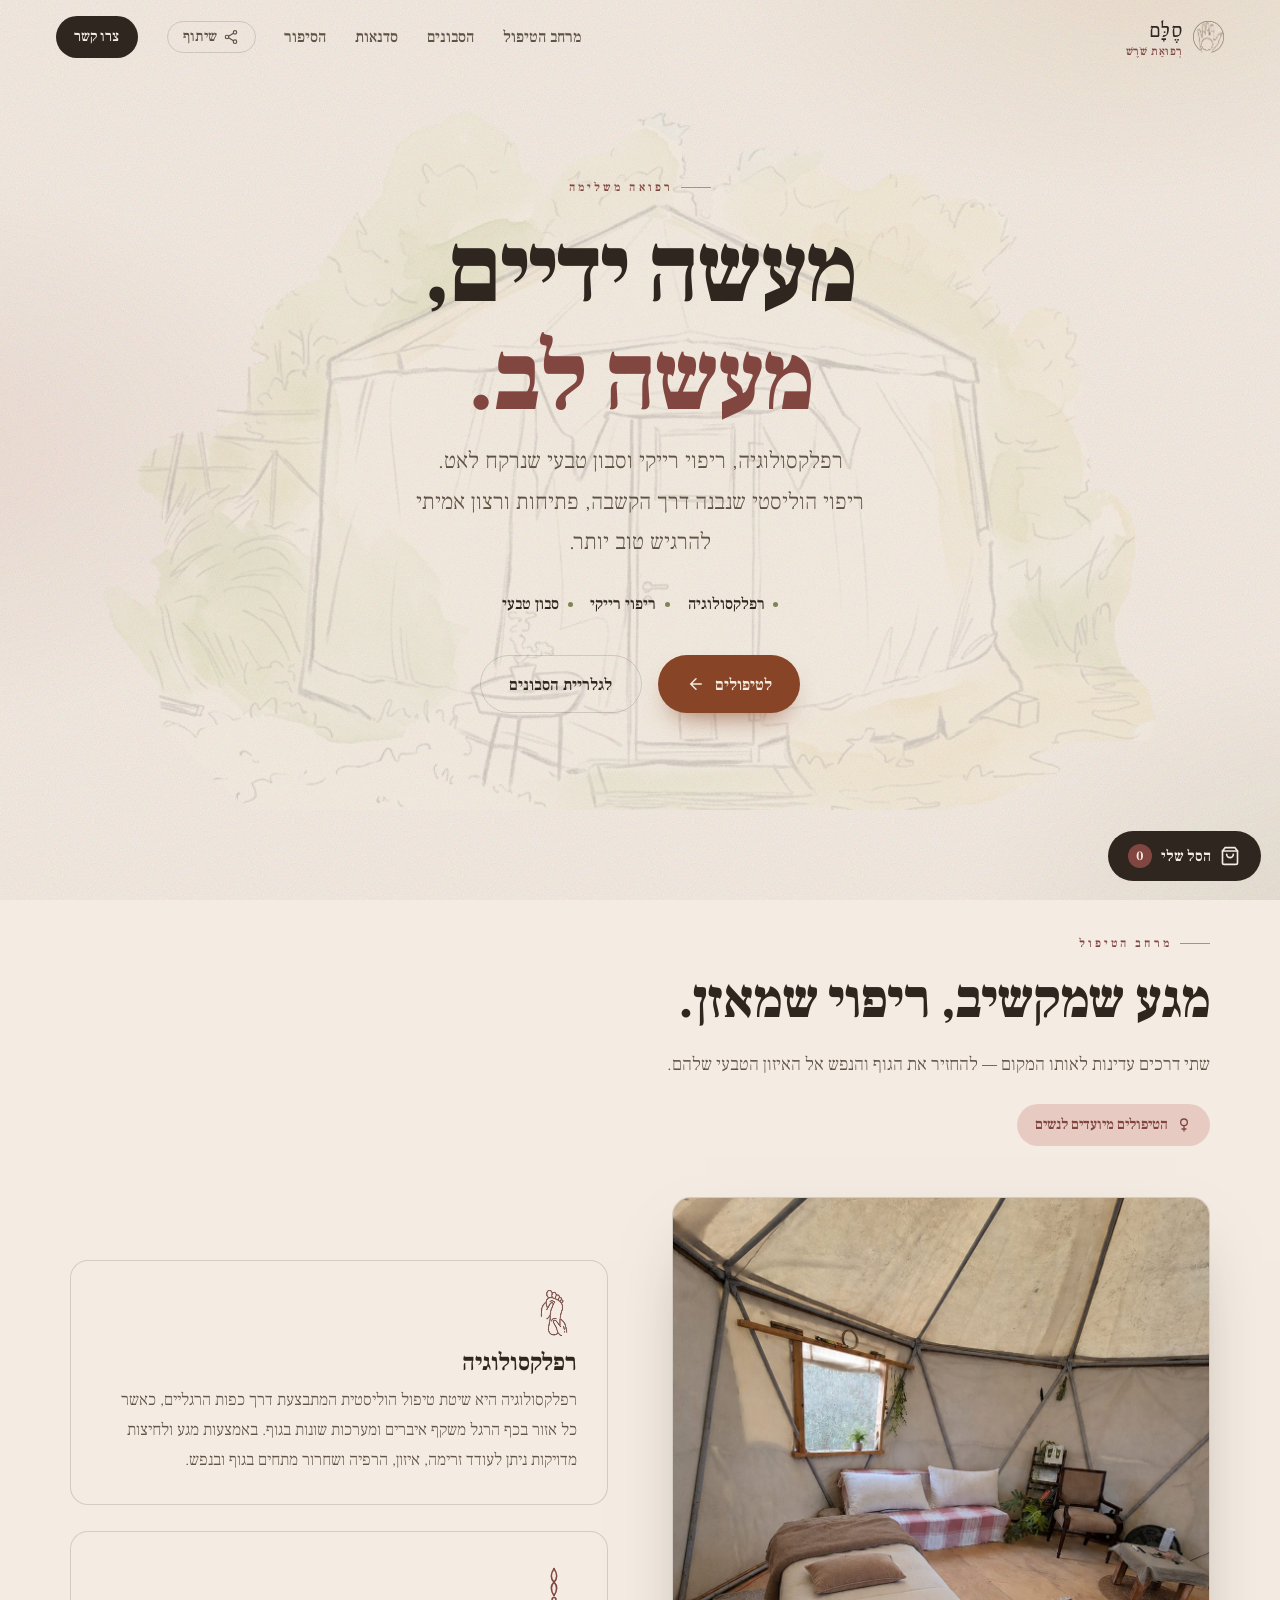
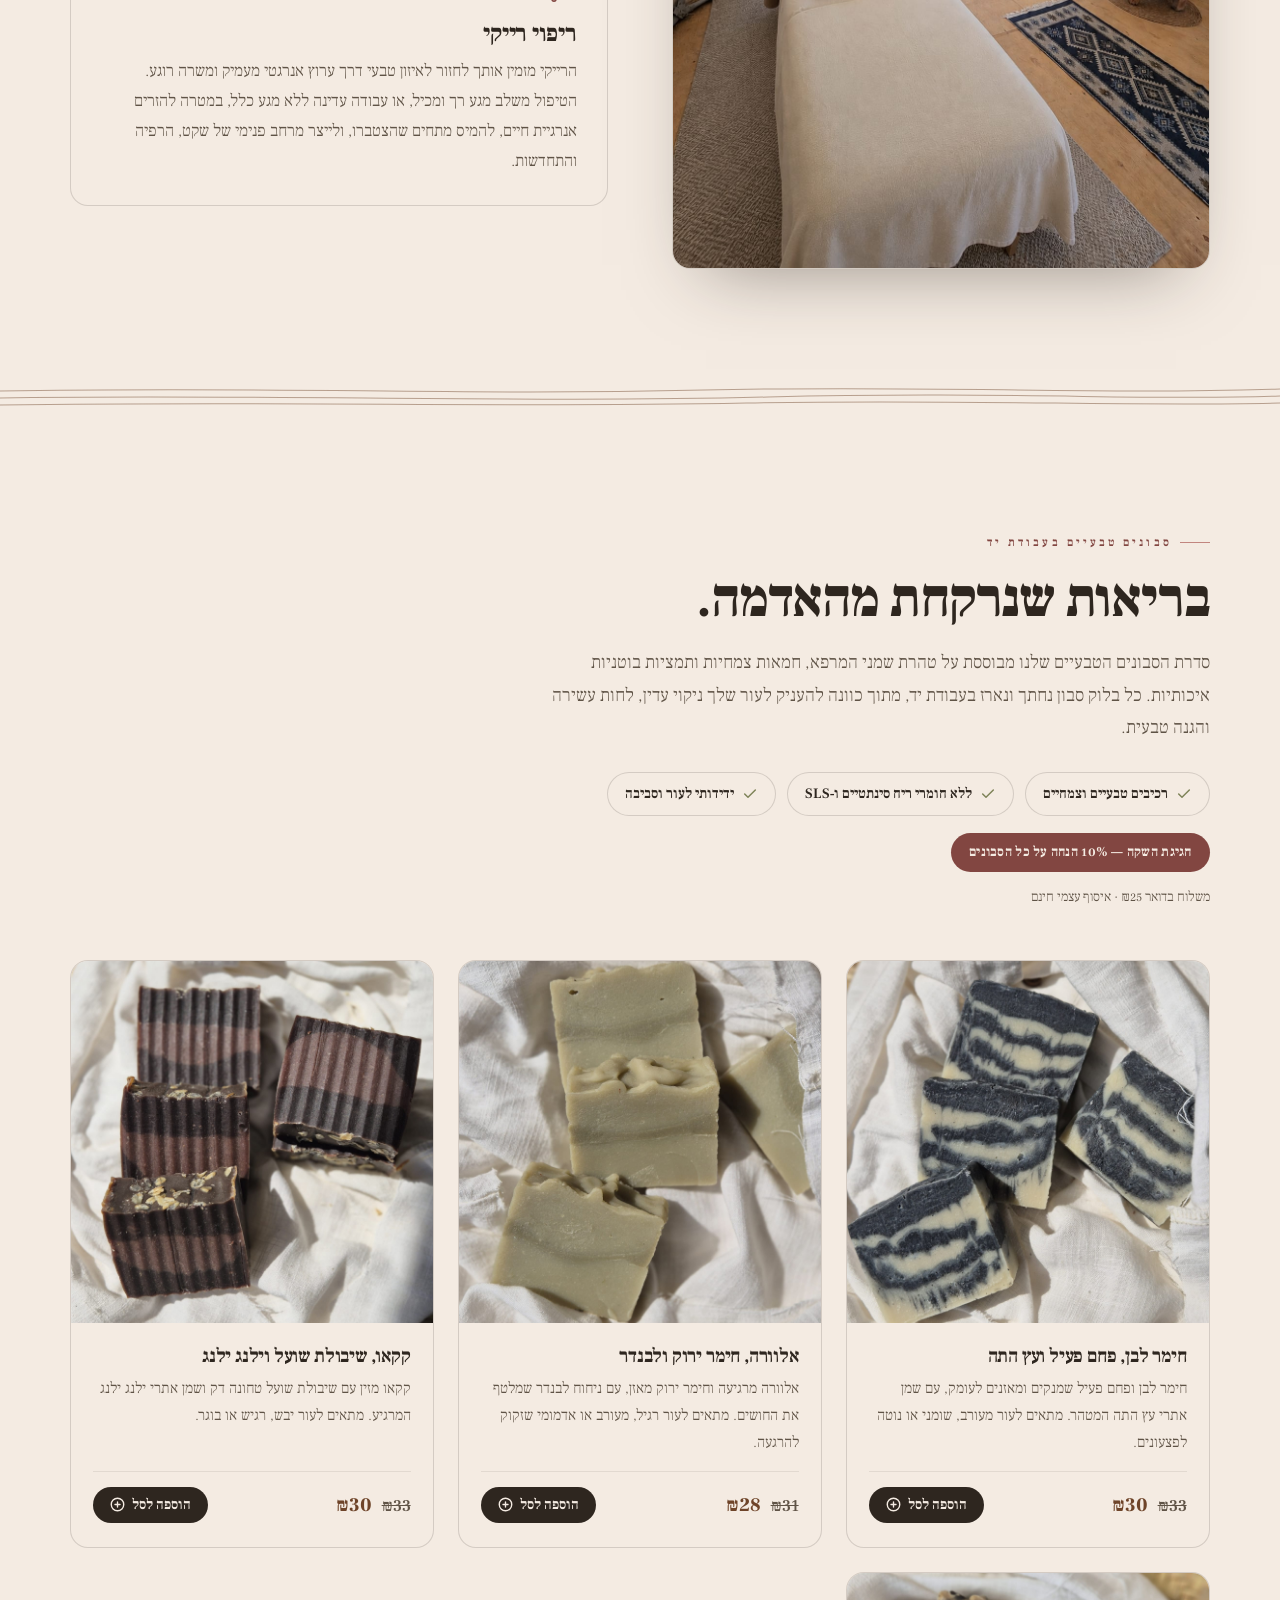
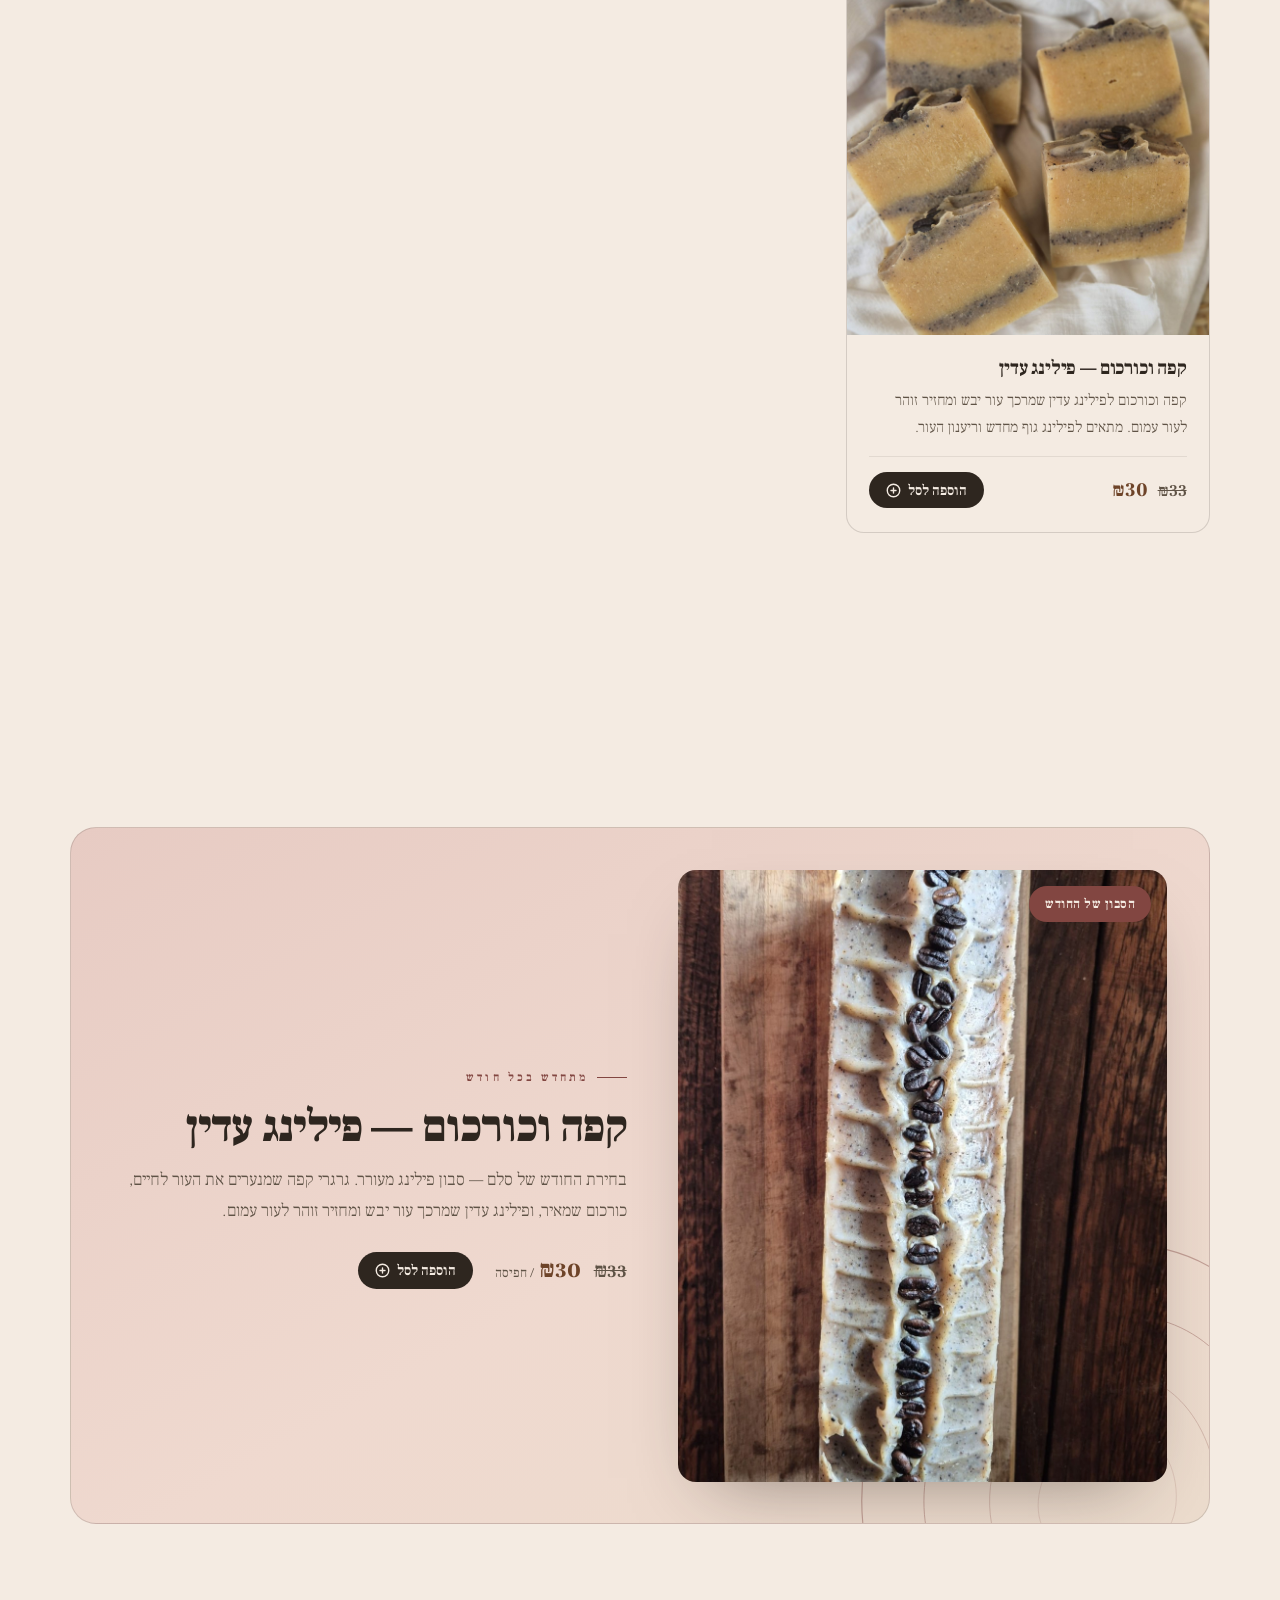
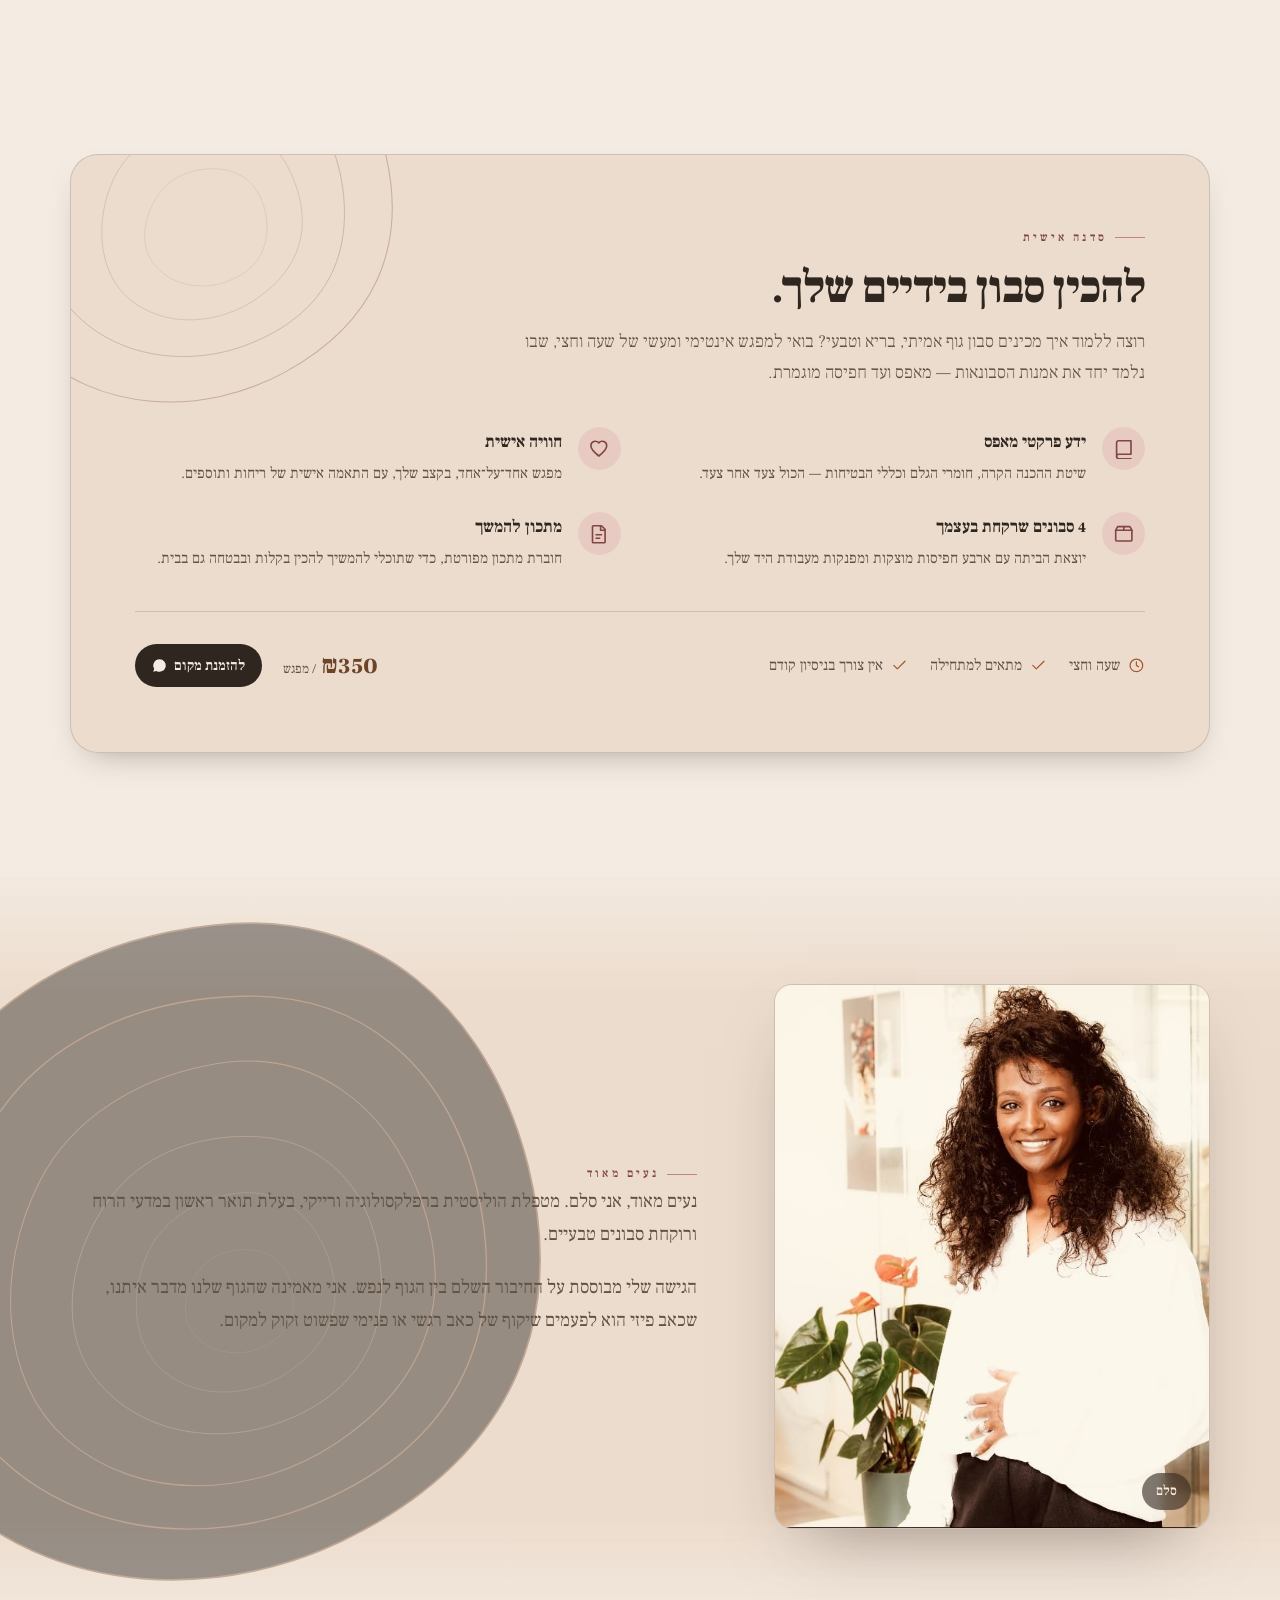
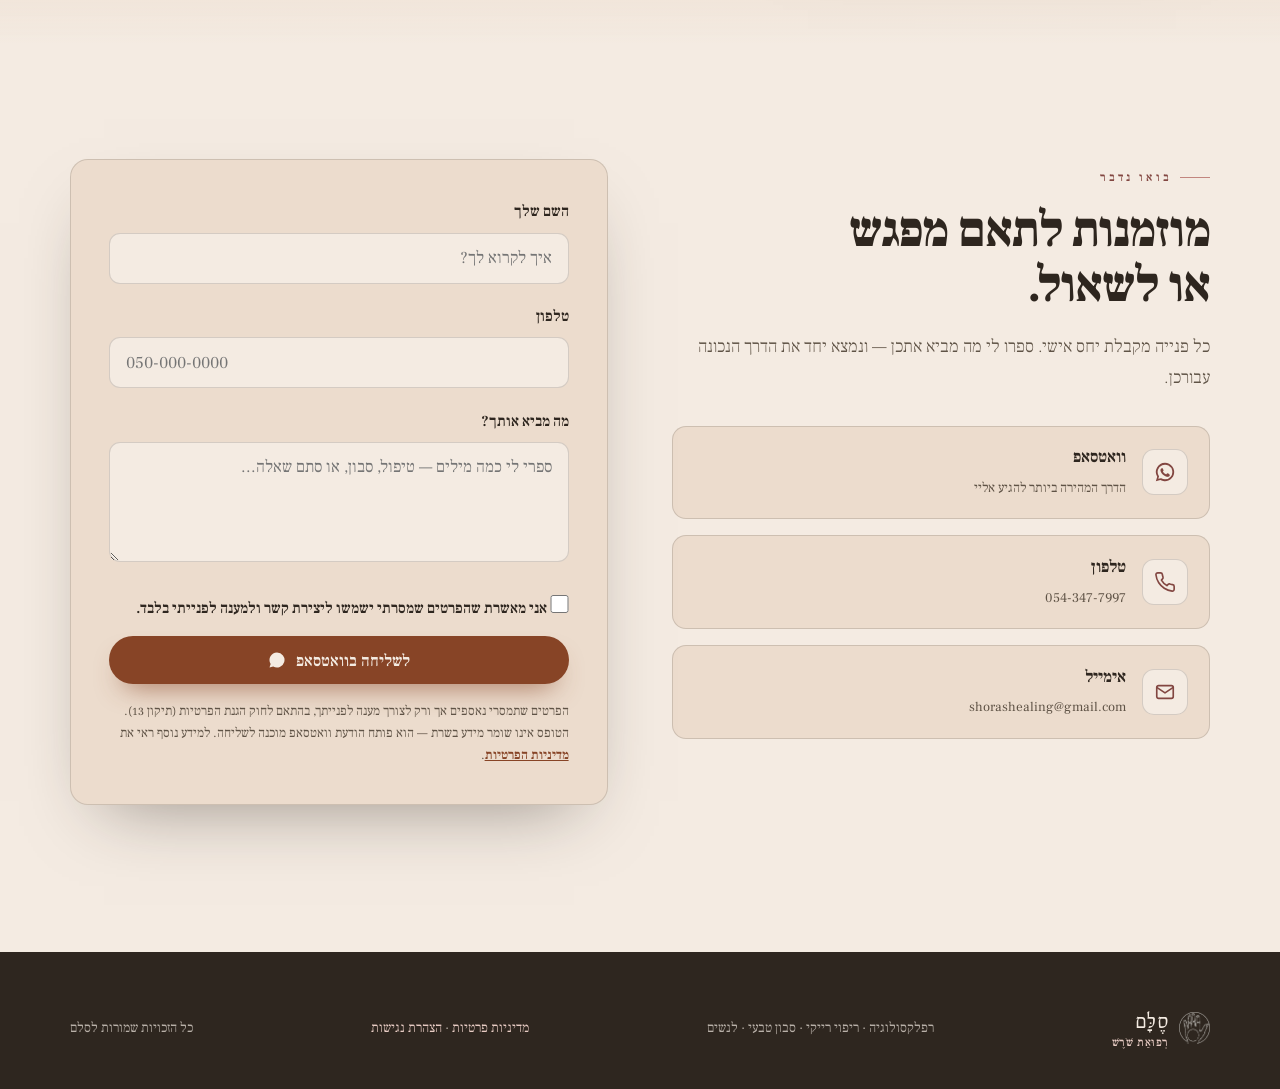
==== index.html @ fab91c3b "fix: opt out of Android forced dark theming (color-scheme: only light) Her phone's dark mode was aut" ====
<!DOCTYPE html>
<html lang="he" dir="rtl">
<head>
<meta charset="UTF-8" />
<meta name="viewport" content="width=device-width, initial-scale=1.0" />
<title>רפואה משלימה</title>
<meta name="description" content="סלם — רפואה משלימה לנשים: רפלקסולוגיה, ריפוי רייקי וסבון טבעי בעבודת יד. ריפוי הוליסטי שנבנה דרך הקשבה, מתוך אהבה אמיתית לאדם ולטבע." />
<!-- Draft phase: shareable by link, but kept out of search engines -->
<meta name="robots" content="noindex, nofollow" />
<link rel="icon" type="image/png" href="images/Logo_small.png" />
<link rel="apple-touch-icon" href="images/app-icon512.png" />
<link rel="manifest" href="site.webmanifest" />
<meta name="apple-mobile-web-app-title" content="סֶלָּם" />
<meta name="theme-color" content="#A9572F" />
<!-- The earth palette IS the design — opt out of Android/Chrome forced dark theming -->
<meta name="color-scheme" content="only light" />

<link rel="preconnect" href="https://fonts.googleapis.com" />
<link rel="preconnect" href="https://fonts.gstatic.com" crossorigin />
<link href="https://fonts.googleapis.com/css2?family=Bellefair&family=Frank+Ruhl+Libre:wght@300;400;500;600;700;900&display=swap" rel="stylesheet" />

<style>
  :root{
    color-scheme: only light;
    --paper:      #F4EBE2;   /* soft warm cream, a breath of blush */
    --paper-2:    #ECDCCD;   /* second cream layer                 */
    --espresso:   #2E261F;   /* deep cacao — text/ink              */
    --ink-soft:   #5F5346;   /* muted body text                    */
    --cacao:      #6E4429;   /* deep soap brown                    */
    --clay:       #A9572F;   /* terracotta accent                  */
    --clay-deep:  #874426;
    --clay-light: #C4895C;
    --olive:      #7E8358;   /* sage / olive                       */
    --rose:       #C2867F;   /* dusty rose — the feminine thread   */
    --rose-deep:  #824641;   /* deepened for WCAG AA contrast (cream 6.1:1, blush 4.7:1) */
    --blush:      #E7CBC3;   /* soft blush                         */
    --gold:       #B68B43;
    --line:       rgba(46,38,31,.16);
    --line-soft:  rgba(46,38,31,.09);
    --shadow:     0 30px 70px -34px rgba(46,38,31,.5);
    --shadow-sm:  0 14px 34px -20px rgba(46,38,31,.5);
    --r:          18px;
  }

  *{ margin:0; padding:0; box-sizing:border-box; }
  html{ scroll-behavior:smooth; overflow-x:clip; }
  body{
    font-family:"Frank Ruhl Libre", serif;
    background:var(--paper);
    color:var(--espresso);
    line-height:1.78;
    font-weight:400;
    overflow-x:clip;          /* let textures bleed full-width, never scroll sideways */
    max-width:100%;
    -webkit-font-smoothing:antialiased;
  }
  body::before{
    content:""; position:fixed; inset:0; z-index:0; pointer-events:none;
    background:
      radial-gradient(55% 45% at 88% -5%, rgba(182,139,67,.12), transparent 60%),
      radial-gradient(50% 50% at -5% 50%, rgba(194,134,127,.13), transparent 60%),
      radial-gradient(50% 55% at 105% 105%, rgba(126,131,88,.12), transparent 60%);
  }
  body::after{
    content:""; position:fixed; inset:0; z-index:0; pointer-events:none; opacity:.4;
    background-image:url("data:image/svg+xml,%3Csvg xmlns='http://www.w3.org/2000/svg' width='200' height='200'%3E%3Cfilter id='n'%3E%3CfeTurbulence type='fractalNoise' baseFrequency='.85' numOctaves='3' stitchTiles='stitch'/%3E%3C/filter%3E%3Crect width='100%25' height='100%25' filter='url(%23n)' opacity='.5'/%3E%3C/svg%3E");
    mix-blend-mode:multiply;
  }
  main, header, footer{ position:relative; z-index:1; }
  ::selection{ background:var(--clay); color:var(--paper); }

  /* ── accessibility: visible keyboard focus + skip link ── */
  :focus-visible{ outline:3px solid var(--espresso); outline-offset:2px; border-radius:3px; }
  footer :focus-visible{ outline-color:var(--paper); }
  .skip-link{ position:absolute; inset-inline-start:1rem; top:-4rem; z-index:200; background:var(--espresso); color:var(--paper); padding:.65rem 1.1rem; border-radius:0 0 10px 10px; text-decoration:none; font-weight:600; transition:top .2s ease; }
  .skip-link:focus{ top:0; }

  h1,h2,h3{ font-weight:700; line-height:1.12; letter-spacing:-.01em; }
  .wrap{ width:min(1140px, 90vw); margin-inline:auto; }
  .eyebrow{ font-weight:600; letter-spacing:.26em; font-size:.74rem; color:var(--rose-deep); display:inline-flex; align-items:center; gap:.7em; }
  .eyebrow::before{ content:""; width:30px; height:1px; background:var(--rose); display:inline-block; }

  /* irregular tree-ring line — vector-effect keeps the line weight even at any scale */
  .rings use, .ring-deco use{ fill:none; vector-effect:non-scaling-stroke; }

  /* ───────────────── NAV ───────────────── */
  header{
    position:fixed; top:0; inset-inline:0; z-index:50;
    display:flex; align-items:center; justify-content:space-between; gap:1rem;
    padding:1rem clamp(1rem,5vw,3.5rem);
    transition:background .4s ease, box-shadow .4s ease, padding .4s ease;
  }
  header.scrolled{ background:rgba(244,235,226,.86); backdrop-filter:blur(12px); box-shadow:0 1px 0 var(--line-soft); padding-top:.6rem; padding-bottom:.6rem; }
  .brand{ font-family:"Bellefair", serif; font-weight:400; color:var(--espresso); text-decoration:none; display:flex; align-items:center; gap:.6rem; white-space:nowrap; flex:none; }
  .brand-text{ display:flex; flex-direction:column; line-height:1.05; gap:.14rem; }
  .brand-name{ font-size:1.6rem; letter-spacing:.03em; }
  .brand-tag{ font-family:"Frank Ruhl Libre",serif; font-weight:500; font-size:.72rem; letter-spacing:.05em; color:var(--rose-deep); }
  .foot .brand-tag{ color:var(--blush); }
  .brand .mark{ width:auto; height:32px; flex:none; object-fit:contain; }
  .brand .mark use{ fill:none; stroke:var(--clay); stroke-width:1.4; vector-effect:non-scaling-stroke; }
  nav{ display:flex; gap:1.8rem; align-items:center; min-width:0; }
  nav a{ color:var(--ink-soft); text-decoration:none; font-size:1rem; font-weight:500; position:relative; transition:color .25s; white-space:nowrap; }
  nav a::after{ content:""; position:absolute; bottom:-5px; right:0; width:0; height:1.5px; background:var(--rose); transition:width .3s ease; }
  nav a:hover{ color:var(--espresso); } nav a:hover::after{ width:100%; }
  .nav-cta{ background:var(--espresso); color:var(--paper); padding:.5rem 1.15rem; border-radius:100px; font-size:.92rem; white-space:nowrap; flex:none; }
  .nav-cta::after{ display:none; }
  .nav-cta:hover{ background:var(--clay-deep); color:var(--paper); }
  .nav-share{ display:inline-flex; align-items:center; gap:.42rem; background:transparent; border:1px solid var(--line); color:var(--ink-soft); padding:.42rem .95rem; border-radius:100px; font-family:inherit; font-size:.92rem; font-weight:500; line-height:1; cursor:pointer; white-space:nowrap; flex:none; transition:border-color .25s, color .25s, background .25s; }
  .nav-share svg{ width:16px; height:16px; flex:none; }
  .nav-share:hover{ color:var(--espresso); border-color:var(--clay-light); background:rgba(196,137,92,.08); }
  .nav-share.copied{ color:var(--olive); border-color:var(--olive); background:rgba(126,131,88,.08); }
  @media(max-width:820px){ nav a:not(.nav-cta){ display:none; } nav{ gap:.8rem; } .nav-share-label{ display:none; } .nav-share{ padding:0; width:40px; height:40px; justify-content:center; } }

  /* ───────────────── HERO ───────────────── */
  .hero{ min-height:90svh; display:grid; align-items:center; padding-top:7.5rem; padding-bottom:3rem; position:relative; overflow-x:clip; }
  /* background image — main-pic.png */
  .terrain{ position:absolute; inset:0; z-index:-1; width:100%; height:100%; opacity:.2; pointer-events:none; background-image:url('images/main-pic.png'); background-size:cover; background-position:center; background-repeat:no-repeat; }
  .terrain path{ display:none; }
  .hero-grid{ display:grid; grid-template-columns:1.08fr .92fr; gap:clamp(2rem,5vw,4.5rem); align-items:center; }
  @media(max-width:920px){ .hero-grid{ grid-template-columns:1fr; } }
  .hero h1{ font-weight:900; font-size:clamp(3rem,8.5vw,6rem); color:var(--espresso); margin:1.3rem 0 .5rem; letter-spacing:-.02em; }
  .hero h1 .tint{ color:var(--rose-deep); }
  .hero .lead{ font-size:clamp(1.1rem,2.1vw,1.42rem); color:var(--ink-soft); max-width:38ch; font-weight:300; }
  .crafts-line{ margin-top:1.7rem; display:flex; flex-wrap:wrap; gap:.6rem 1.1rem; align-items:center; font-size:1rem; color:var(--espresso); font-weight:500; }
  .crafts-line span{ display:inline-flex; align-items:center; gap:.55rem; }
  .crafts-line .dot{ width:5px; height:5px; border-radius:50%; background:var(--olive); }
  .hero-cta{ margin-top:2.3rem; display:flex; gap:1rem; flex-wrap:wrap; }
  .btn{ font-family:inherit; font-weight:600; font-size:1.02rem; padding:.85rem 1.8rem; border-radius:100px; text-decoration:none; cursor:pointer; border:none; transition:transform .25s ease, box-shadow .25s ease, background .25s, border-color .25s; display:inline-flex; align-items:center; gap:.6rem; }
  .btn-primary{ background:var(--clay-deep); color:var(--paper); box-shadow:0 14px 28px -14px rgba(135,68,38,.85); }
  .btn-primary:hover{ transform:translateY(-3px); box-shadow:0 20px 36px -14px rgba(169,87,47,.9); }
  .btn-ghost{ background:transparent; color:var(--espresso); border:1.5px solid var(--line); }
  .btn-ghost:hover{ border-color:var(--espresso); transform:translateY(-3px); }

  .hero-art{ position:relative; display:grid; place-items:center; }
  .rings-bg{ position:absolute; width:122%; height:122%; z-index:0; opacity:.5; pointer-events:none; }
  .rings-bg use{ stroke:var(--clay); stroke-width:.9; }
  .photo-frame{ position:relative; z-index:1; width:min(440px,84vw); border-radius:var(--r); overflow:hidden; box-shadow:var(--shadow); border:1px solid var(--line); transform:rotate(-1.4deg); }
  .photo-frame img{ display:block; width:100%; height:100%; object-fit:cover; aspect-ratio:4/5; }
  .photo-frame::after{ content:""; position:absolute; inset:0; background:linear-gradient(180deg, transparent 55%, rgba(46,38,31,.3)); }
  .photo-cap{ position:absolute; z-index:2; bottom:1.1rem; inset-inline-start:1.1rem; color:var(--paper); }
  .photo-cap b{ display:block; font-weight:700; font-size:1.05rem; }
  .photo-cap small{ opacity:.85; font-size:.85rem; }
  .badge{ position:absolute; z-index:3; bottom:-14px; inset-inline-end:-10px; background:var(--paper); border:1px solid var(--line); border-radius:14px; padding:.8rem 1rem; box-shadow:var(--shadow-sm); max-width:215px; display:flex; gap:.7rem; align-items:center; }
  .badge .b-mark{ width:38px; height:38px; flex:none; }
  .badge .b-mark use{ fill:none; stroke:var(--clay); stroke-width:.9; vector-effect:non-scaling-stroke; }
  .badge small{ font-size:.84rem; line-height:1.45; color:var(--ink-soft); }
  .badge b{ color:var(--espresso); font-weight:700; }

  /* hero: text-only, centered, calm opener */
  .hero-inner{ width:100%; max-width:780px; margin-inline:auto; text-align:center; }
  .hero-inner .lead{ margin-inline:auto; }
  .hero-inner .crafts-line{ justify-content:center; }
  .hero-inner .hero-cta{ justify-content:center; }

  /* her hand-painted treatment tent, inside מרחב הטיפול — aligned to the start like the rest */
  .tent-figure{ margin:0 0 clamp(2rem,5vw,3.2rem); }
  .tent-figure img{ display:block; width:min(560px,90%); height:auto; filter:drop-shadow(0 22px 44px rgba(46,38,31,.16)); }
  .tent-figure figcaption{ margin-top:1.1rem; color:var(--ink-soft); font-size:clamp(1.05rem,2vw,1.2rem); font-weight:300; max-width:48ch; }

  /* ───────────────── SECTION SHELL ───────────────── */
  section{ padding:clamp(4.5rem,9vw,7.5rem) 0; }
  .sec-head{ max-width:680px; margin-bottom:3.2rem; }
  .sec-head h2{ font-weight:900; font-size:clamp(2.1rem,5vw,3.4rem); margin-top:1rem; color:var(--espresso); letter-spacing:-.02em; }
  .sec-head p{ margin-top:1.1rem; font-size:1.14rem; color:var(--ink-soft); font-weight:300; }
  .women-note{ display:inline-flex; align-items:center; gap:.55rem; margin-top:1.4rem; background:var(--blush); color:var(--rose-deep); font-weight:600; font-size:.92rem; padding:.5rem 1.1rem; border-radius:100px; }
  .women-note svg{ width:16px; height:16px; }

  /* irregular strata divider */
  .strata{ height:24px; width:100%; display:block; opacity:.45; }
  .strata path{ fill:none; stroke:var(--cacao); stroke-width:1; }

  /* ───────────────── TREATMENTS ───────────────── */
  #treatments{ position:relative; }
  .treat{ display:grid; grid-template-columns:1fr 1fr; gap:clamp(2rem,5vw,4rem); align-items:center; }
  @media(max-width:880px){ .treat{ grid-template-columns:1fr; } }
  .treat-photo{ position:relative; border-radius:var(--r); overflow:hidden; box-shadow:var(--shadow); border:1px solid var(--line); aspect-ratio:4/5; }
  .treat-photo img{ width:100%; height:100%; object-fit:cover; object-position:50% 38%; }
  .treat-photo .tag{ position:absolute; bottom:1.1rem; inset-inline-start:1.1rem; background:rgba(46,38,31,.6); backdrop-filter:blur(4px); color:var(--paper); padding:.4rem .9rem; border-radius:100px; font-size:.85rem; font-weight:500; }
  .treat-blocks{ display:flex; flex-direction:column; gap:1.6rem; }
  .tblock{ background:var(--paper); border:1px solid var(--line); border-radius:var(--r); padding:1.8rem 1.9rem; transition:transform .3s ease, box-shadow .3s ease; }
  .tblock:hover{ transform:translateY(-4px); box-shadow:var(--shadow-sm); }
  .tblock .ic{ width:46px; height:46px; color:var(--rose-deep); margin-bottom:.9rem; }
  .tblock .ic svg{ width:100%; height:100%; }
  .tblock h3{ font-weight:700; font-size:1.5rem; color:var(--espresso); margin-bottom:.55rem; }
  .tblock p{ color:var(--ink-soft); font-size:1.05rem; font-weight:300; }

  /* ───────────────── SOAP GALLERY ───────────────── */
  #shop{ position:relative; }
  .gallery{ display:grid; grid-template-columns:repeat(3,1fr); gap:1.5rem; }
  @media(max-width:880px){ .gallery{ grid-template-columns:repeat(2,1fr); } }
  @media(max-width:540px){ .gallery{ grid-template-columns:1fr; } }
  .soap{ position:relative; background:var(--paper); border:1px solid var(--line); border-radius:var(--r); overflow:hidden; display:flex; flex-direction:column; transition:transform .35s ease, box-shadow .35s ease; }
  .soap:hover{ transform:translateY(-7px); box-shadow:var(--shadow); }
  .soap-img{ position:relative; aspect-ratio:1; overflow:hidden; }
  .soap-img img{ width:100%; height:100%; object-fit:cover; transition:transform .8s cubic-bezier(.2,.7,.2,1); }
  .soap:hover .soap-img img{ transform:scale(1.05); }
  .soap-img .pill{ position:absolute; top:.9rem; inset-inline-start:.9rem; background:var(--paper); color:var(--clay-deep); font-size:.76rem; font-weight:600; padding:.3rem .8rem; border-radius:100px; box-shadow:var(--shadow-sm); }
  .soap-body{ padding:1.3rem 1.4rem 1.5rem; display:flex; flex-direction:column; gap:.45rem; flex:1; }
  .soap-body h3{ font-weight:700; font-size:1.2rem; color:var(--espresso); line-height:1.25; }
  .soap-body p{ color:var(--ink-soft); font-size:.95rem; font-weight:300; flex:1; }
  .soap-foot{ display:flex; align-items:center; justify-content:space-between; gap:1rem; margin-top:.5rem; padding-top:.9rem; border-top:1px solid var(--line-soft); }
  .price{ font-weight:900; font-size:1.2rem; color:var(--cacao); }
  .price small{ font-weight:400; font-size:.82rem; color:var(--ink-soft); }
  .price .was{ font-weight:500; font-size:.86em; color:var(--ink-soft); text-decoration:line-through; text-decoration-thickness:1px; margin-inline-end:.35em; }
  .sale-tag{ display:inline-block; margin-top:1.1rem; background:var(--rose-deep); color:var(--paper); font-weight:700; font-size:.85rem; letter-spacing:.02em; padding:.45rem 1.15rem; border-radius:100px; box-shadow:var(--shadow-sm); }
  .ship-note{ display:block; margin-top:.8rem; color:var(--ink-soft); font-size:.85rem; font-weight:300; }
  .buy{ background:var(--espresso); color:var(--paper); border:none; cursor:pointer; font-family:inherit; font-weight:600; font-size:.9rem; padding:.55rem 1.05rem; border-radius:100px; display:inline-flex; align-items:center; gap:.45rem; transition:background .25s, transform .25s; }
  .buy:hover{ background:var(--clay-deep); transform:translateY(-2px); }
  .shop-note{ margin-top:2.2rem; text-align:center; color:var(--ink-soft); font-size:.98rem; }
  .soap-feats{ display:flex; flex-wrap:wrap; gap:.6rem .7rem; margin-top:1.7rem; }
  .feat{ display:inline-flex; align-items:center; gap:.5rem; background:var(--paper); border:1px solid var(--line); color:var(--espresso); font-weight:600; font-size:.9rem; padding:.5rem 1.05rem; border-radius:100px; }
  .feat svg{ width:16px; height:16px; color:var(--olive); flex:none; }

  /* ───────────────── SOAP OF THE MONTH ───────────────── */
  #month{ position:relative; }
  .month-card{ position:relative; display:grid; grid-template-columns:1fr 1.05fr; gap:clamp(1.5rem,4vw,3.5rem); align-items:center;
    background:linear-gradient(150deg, var(--blush), #efd9cf 55%, var(--paper-2)); border:1px solid var(--line); border-radius:26px; padding:clamp(1.6rem,4vw,2.6rem); overflow:hidden; }
  @media(max-width:820px){ .month-card{ grid-template-columns:1fr; } }
  .month-card .rings{ position:absolute; bottom:-30%; inset-inline-start:-12%; width:min(520px,60%); opacity:.4; pointer-events:none; }
  .month-card .rings use{ stroke:var(--rose-deep); stroke-width:.9; }
  .month-photo{ position:relative; z-index:1; border-radius:var(--r); overflow:hidden; box-shadow:var(--shadow); aspect-ratio:4/5; }
  .month-photo img{ width:100%; height:100%; object-fit:cover; }
  .month-photo .ribbon{ position:absolute; top:1rem; inset-inline-start:1rem; background:var(--rose-deep); color:var(--paper); font-weight:700; font-size:.82rem; letter-spacing:.04em; padding:.4rem 1rem; border-radius:100px; box-shadow:var(--shadow-sm); }
  .month-body{ position:relative; z-index:1; }
  .month-body .eyebrow{ color:var(--rose-deep); } .month-body .eyebrow::before{ background:var(--rose-deep); }
  .month-body h2{ font-weight:900; font-size:clamp(1.9rem,4vw,2.8rem); margin:.9rem 0 .8rem; color:var(--espresso); letter-spacing:-.02em; }
  .month-body p{ color:var(--ink-soft); font-size:1.08rem; font-weight:300; margin-bottom:1.4rem; }
  .month-body .month-foot{ display:flex; align-items:center; gap:1.4rem; flex-wrap:wrap; }
  .month-body .price{ font-size:1.5rem; }

  /* ───────────────── PROCESS STRIP ───────────────── */
  .ritual{ position:relative; background:var(--espresso); color:var(--paper); border-radius:28px; padding:clamp(2.6rem,6vw,4.5rem);
    display:grid; grid-template-columns:1fr 1fr; gap:clamp(2rem,5vw,4rem); align-items:center; overflow:hidden; }
  @media(max-width:820px){ .ritual{ grid-template-columns:1fr; } }
  .ritual .terrain-dark{ position:absolute; inset:0; opacity:.16; pointer-events:none; width:100%; height:100%; }
  .ritual .terrain-dark path{ fill:none; stroke:var(--paper); stroke-width:1; }
  .ritual > .col{ position:relative; z-index:1; }
  .ritual h2{ font-weight:900; font-size:clamp(2rem,4.5vw,2.9rem); color:var(--paper); letter-spacing:-.02em; }
  .ritual .eyebrow{ color:var(--blush); } .ritual .eyebrow::before{ background:var(--rose); }
  .ritual p{ color:rgba(244,235,226,.78); font-size:1.08rem; font-weight:300; margin-top:1rem; }
  .vegan{ display:inline-flex; align-items:center; gap:.6rem; margin-top:1.6rem; border:1px solid rgba(244,235,226,.28); border-radius:100px; padding:.5rem 1.1rem; font-size:.92rem; font-weight:500; color:var(--blush); }
  .vegan svg{ width:18px; height:18px; }
  .steps{ display:flex; flex-direction:column; gap:.2rem; }
  .step{ display:grid; grid-template-columns:auto 1fr; gap:1.1rem; padding:1.05rem 0; border-bottom:1px solid rgba(244,235,226,.14); align-items:start; }
  .step:last-child{ border-bottom:none; }
  .step .no{ font-weight:900; font-size:1.1rem; color:var(--rose); width:2.4rem; }
  .step b{ display:block; font-weight:700; font-size:1.06rem; }
  .step small{ color:rgba(244,235,226,.64); font-size:.92rem; }

  /* ───────────────── WORKSHOP ───────────────── */
  .workshop{ position:relative; overflow:hidden; background:var(--paper-2); border:1px solid var(--line); border-radius:28px; padding:clamp(2.2rem,5vw,4rem); box-shadow:var(--shadow-sm); }
  .workshop .rings{ position:absolute; top:-30%; inset-inline-end:-10%; width:min(460px,54%); opacity:.32; pointer-events:none; }
  .workshop .rings use{ stroke:var(--rose-deep); stroke-width:.9; }
  .workshop-head{ position:relative; z-index:1; max-width:640px; }
  .workshop-head h2{ font-weight:900; font-size:clamp(1.9rem,4vw,2.8rem); margin:.9rem 0 .8rem; color:var(--espresso); letter-spacing:-.02em; }
  .workshop-head p{ color:var(--ink-soft); font-size:1.1rem; font-weight:300; }
  .workshop-grid{ position:relative; z-index:1; display:grid; grid-template-columns:1fr 1fr; gap:1.5rem 2.4rem; margin:2.4rem 0; }
  @media(max-width:680px){ .workshop-grid{ grid-template-columns:1fr; } }
  .ws-item{ display:grid; grid-template-columns:auto 1fr; gap:1rem; align-items:start; }
  .ws-ic{ width:2.7rem; height:2.7rem; flex:none; border-radius:50%; background:var(--blush); color:var(--rose-deep); display:grid; place-items:center; }
  .ws-ic svg{ width:1.35rem; height:1.35rem; }
  .ws-item b{ display:block; font-weight:700; font-size:1.06rem; color:var(--espresso); margin-bottom:.15rem; }
  .ws-item small{ color:var(--ink-soft); font-size:.94rem; line-height:1.6; }
  .workshop-foot{ position:relative; z-index:1; display:flex; align-items:center; justify-content:space-between; gap:1.3rem 2rem; flex-wrap:wrap; padding-top:1.9rem; border-top:1px solid var(--line); }
  .ws-meta{ display:flex; flex-wrap:wrap; gap:.55rem 1.4rem; color:var(--ink-soft); font-size:.95rem; }
  .ws-meta span{ display:inline-flex; align-items:center; gap:.5rem; }
  .ws-meta svg{ width:1.05rem; height:1.05rem; color:var(--clay); flex:none; }
  .ws-price-cta{ display:flex; align-items:center; gap:1.3rem; }
  .ws-price-cta .price{ font-size:1.6rem; }
  .ws-cta{ text-decoration:none; }

  /* ───────────────── ABOUT / PERSONAL (last) ───────────────── */
  #about{ position:relative; overflow-x:clip; background:linear-gradient(180deg, transparent, var(--paper-2) 16%, var(--paper-2) 84%, transparent); }
  .about-rings{ position:absolute; top:50%; inset-inline-end:-14%; transform:translateY(-50%); width:min(760px,72vw); z-index:0; opacity:.36; pointer-events:none; }
  .about-rings use{ stroke:var(--cacao); stroke-width:.9; }
  .about-grid{ position:relative; z-index:1; display:grid; grid-template-columns:.82fr 1.18fr; gap:clamp(2rem,6vw,5rem); align-items:center; }
  @media(max-width:880px){ .about-grid{ grid-template-columns:1fr; } }
  .portrait{ position:relative; border-radius:var(--r); aspect-ratio:4/5; overflow:hidden; box-shadow:var(--shadow); border:1px solid var(--line); }
  .portrait img{ width:100%; height:100%; object-fit:cover; object-position:50% 28%; }
  .portrait .tag{ position:absolute; bottom:1.1rem; inset-inline-start:1.1rem; background:rgba(46,38,31,.6); backdrop-filter:blur(4px); color:var(--paper); padding:.4rem .9rem; border-radius:100px; font-size:.85rem; font-weight:500; }
  .about-body p{ font-size:1.16rem; margin-bottom:1.25rem; color:var(--ink-soft); }
  .about-body strong{ color:var(--espresso); font-weight:600; }
  .pull{ font-weight:700; font-size:clamp(1.4rem,3vw,1.95rem); line-height:1.34; color:var(--espresso); border-inline-start:3px solid var(--rose); padding-inline-start:1.2rem; margin:1.8rem 0; }
  .creds{ display:flex; gap:.7rem; flex-wrap:wrap; margin-top:1.8rem; padding-top:1.8rem; border-top:1px solid var(--line); }
  .cred{ background:var(--paper); border:1px solid var(--line); border-radius:100px; padding:.5rem 1.1rem; font-size:.92rem; font-weight:500; color:var(--espresso); }

  /* ───────────────── CONTACT ───────────────── */
  .contact-grid{ display:grid; grid-template-columns:1fr 1fr; gap:clamp(2rem,5vw,4rem); }
  @media(max-width:820px){ .contact-grid{ grid-template-columns:1fr; } }
  .reach{ display:flex; flex-direction:column; gap:1rem; margin-top:2rem; }
  .reach a{ display:flex; align-items:center; gap:1rem; text-decoration:none; color:var(--espresso); background:var(--paper-2); border:1px solid var(--line); border-radius:14px; padding:1.05rem 1.3rem; transition:transform .25s, border-color .25s; }
  .reach a:hover{ transform:translateX(-6px); border-color:var(--rose); }
  .reach .ri{ width:46px; height:46px; border-radius:12px; flex:none; display:grid; place-items:center; background:var(--paper); border:1px solid var(--line); color:var(--rose-deep); }
  .reach b{ display:block; font-weight:700; font-size:1.04rem; }
  .reach small{ color:var(--ink-soft); }
  form{ background:var(--paper-2); border:1px solid var(--line); border-radius:var(--r); padding:clamp(1.6rem,4vw,2.4rem); box-shadow:var(--shadow); }
  .field{ margin-bottom:1.2rem; }
  .field label{ display:block; font-size:.95rem; margin-bottom:.45rem; color:var(--espresso); font-weight:600; }
  .field input, .field textarea{ width:100%; font-family:inherit; font-size:1.04rem; color:var(--espresso); background:var(--paper); border:1px solid var(--line); border-radius:11px; padding:.85rem 1rem; transition:border-color .25s, box-shadow .25s; }
  .field input:focus, .field textarea:focus{ outline:none; border-color:var(--rose); box-shadow:0 0 0 3px rgba(194,134,127,.18); }
  .field textarea{ resize:vertical; min-height:120px; }
  form .btn-primary{ width:100%; justify-content:center; }
  .form-note{ font-size:.85rem; color:var(--ink-soft); margin-top:.9rem; text-align:center; }
  .consent{ margin-bottom:1rem; }
  .check-label{ display:flex; align-items:flex-start; gap:.6rem; font-size:.95rem; color:var(--espresso); font-weight:400; cursor:pointer; line-height:1.5; }
  .check-label input{ width:1.15rem; height:1.15rem; flex:none; margin-top:.28rem; accent-color:var(--clay-deep); }
  .form-legal{ font-size:.82rem; color:var(--ink-soft); margin-top:1rem; line-height:1.65; }
  .form-legal a{ color:var(--clay-deep); font-weight:600; }

  /* ───────────────── FOOTER ───────────────── */
  footer{ background:var(--espresso); color:rgba(244,235,226,.7); padding:3.5rem 0 2.5rem; margin-top:2rem; }
  .foot{ display:flex; justify-content:space-between; align-items:center; gap:1.5rem; flex-wrap:wrap; }
  .foot .brand{ color:var(--paper); } .foot .brand .mark{ filter:brightness(0) invert(1) sepia(.25); opacity:.92; }
  .foot a{ color:var(--blush); text-decoration:none; }
  .foot small{ font-size:.85rem; }
  .heart{ color:var(--rose); }

  /* ───────────────── REVEAL ───────────────── */
  .reveal{ opacity:0; transform:translateY(26px); transition:opacity .9s cubic-bezier(.2,.7,.2,1), transform .9s cubic-bezier(.2,.7,.2,1); }
  .reveal.in{ opacity:1; transform:none; }
  [data-delay="1"]{ transition-delay:.1s; } [data-delay="2"]{ transition-delay:.2s; } [data-delay="3"]{ transition-delay:.3s; } [data-delay="4"]{ transition-delay:.4s; }
  /* ───────────────── CART ───────────────── */
  .sr-only{ position:absolute; width:1px; height:1px; padding:0; margin:-1px; overflow:hidden; clip:rect(0 0 0 0); white-space:nowrap; border:0; }
  .buy.added{ background:var(--olive); }
  .cart-pill{ position:fixed; bottom:1.2rem; inset-inline-start:1.2rem; z-index:150; display:inline-flex; align-items:center; gap:.55rem;
    background:var(--espresso); color:var(--paper); border:none; cursor:pointer; font-family:inherit; font-weight:600; font-size:.95rem;
    padding:.8rem 1.3rem; border-radius:100px; box-shadow:var(--shadow); transition:transform .25s; }
  .cart-pill:hover{ transform:translateY(-3px); }
  .cart-badge{ background:var(--rose-deep); color:var(--paper); font-size:.8rem; font-weight:700; min-width:1.5rem; height:1.5rem;
    border-radius:100px; display:grid; place-items:center; padding:0 .3rem; }
  .cart-backdrop{ position:fixed; inset:0; z-index:180; background:rgba(46,38,31,.45); }
  .cart-drawer{ position:fixed; z-index:190; bottom:0; inset-inline:0; margin-inline:auto; max-width:480px; max-height:85vh; overflow:auto;
    background:var(--paper); border:1px solid var(--line); border-bottom:none; border-radius:22px 22px 0 0; padding:1.4rem 1.5rem 1.7rem;
    box-shadow:var(--shadow); }
  .cart-head{ display:flex; align-items:center; justify-content:space-between; margin-bottom:1rem; }
  .cart-head h3{ font-weight:900; font-size:1.25rem; color:var(--espresso); }
  .cart-close{ background:transparent; border:1px solid var(--line); color:var(--ink-soft); width:2.2rem; height:2.2rem; border-radius:50%;
    cursor:pointer; font-size:1rem; }
  .cart-empty{ color:var(--ink-soft); padding:.6rem 0 1rem; }
  .cart-empty a{ color:var(--rose-deep); font-weight:600; }
  .cart-items{ list-style:none; display:grid; gap:.7rem; }
  .cart-item{ display:grid; grid-template-columns:1fr auto; gap:.2rem .9rem; align-items:center; background:var(--paper-2);
    border:1px solid var(--line); border-radius:12px; padding:.7rem .9rem; }
  .cart-item .nm{ font-weight:600; font-size:.95rem; color:var(--espresso); }
  .cart-item .ln{ color:var(--ink-soft); font-size:.88rem; }
  .cart-qty{ display:inline-flex; align-items:center; gap:.55rem; grid-row:span 2; }
  .cart-qty button{ width:1.9rem; height:1.9rem; border-radius:50%; border:1px solid var(--line); background:var(--paper);
    color:var(--espresso); font-size:1rem; cursor:pointer; line-height:1; }
  .cart-qty .rm{ border-color:transparent; color:var(--rose-deep); font-size:.85rem; width:auto; border-radius:8px; padding:0 .3rem; }
  .cart-delivery{ border:1px solid var(--line); border-radius:12px; padding:.9rem 1rem; margin-top:1.1rem; display:grid; gap:.55rem; }
  .cart-delivery legend{ padding:0 .4rem; font-weight:600; font-size:.92rem; color:var(--espresso); }
  .cart-delivery label{ display:flex; align-items:center; gap:.6rem; font-size:.95rem; color:var(--ink-soft); cursor:pointer; }
  .cart-delivery input{ accent-color:var(--rose-deep); width:1.05rem; height:1.05rem; }
  .cart-total{ display:flex; justify-content:space-between; align-items:center; margin-top:1.1rem; padding-top:1rem;
    border-top:1px solid var(--line); font-size:1.05rem; color:var(--espresso); }
  .cart-total b{ font-weight:900; font-size:1.35rem; color:var(--cacao); }
  .cart-checkout{ width:100%; justify-content:center; margin-top:1rem; }
  .cart-pay-note{ margin-top:.7rem; text-align:center; color:var(--ink-soft); font-size:.85rem; }

  @media(prefers-reduced-motion:reduce){ .reveal{ opacity:1; transform:none; } html{ scroll-behavior:auto; } *{ animation-duration:.001ms !important; transition-duration:.001ms !important; } }
</style>
<noscript><style>.reveal{ opacity:1 !important; transform:none !important; }</style></noscript>
</head>
<body>
<a class="skip-link" href="#top">דלג לתוכן</a>

<!-- ░░ irregular tree-ring, drawn once, reused everywhere (a real ring, off-center, lived-in) ░░ -->
<svg width="0" height="0" style="position:absolute" aria-hidden="true"><defs>
  <path id="treering" d="M206 26 C 292 16 351 70 372 152 C 392 232 366 300 286 344 C 214 384 120 380 64 322 C 14 270 18 178 60 110 C 92 58 150 32 206 26 Z" />
</defs></svg>

<header id="topbar">
  <a href="#top" class="brand">
    <img class="mark" src="images/Logo_small.png" alt="" />
    <span class="brand-text"><span class="brand-name">סֶלָּם</span><span class="brand-tag">רְפוּאַת שֹׁרֶשׁ</span></span>
  </a>
  <nav aria-label="ניווט ראשי">
    <a href="#treatments">מרחב הטיפול</a>
    <a href="#shop">הסבונים</a>
    <a href="#workshop">סדנאות</a>
    <a href="#about">הסיפור</a>
    <button type="button" id="shareBtn" class="nav-share" aria-label="שיתוף העמוד">
      <svg viewBox="0 0 24 24" fill="none" stroke="currentColor" stroke-width="1.7" stroke-linecap="round" stroke-linejoin="round" aria-hidden="true"><circle cx="18" cy="5" r="2.6"/><circle cx="6" cy="12" r="2.6"/><circle cx="18" cy="19" r="2.6"/><path d="M8.3 10.85 15.7 6.35M8.3 13.15l7.4 4.5"/></svg>
      <span class="nav-share-label">שיתוף</span>
    </button>
    <a href="#contact" class="nav-cta">צרו קשר</a>
  </nav>
</header>

<main id="top" tabindex="-1">

  <!-- HERO -->
  <section class="hero wrap">
    <div class="terrain" aria-hidden="true"></div>

    <div class="hero-inner">
      <div class="hero-copy">
        <span class="eyebrow reveal">רפואה משלימה</span>
        <h1 class="reveal" data-delay="1">מעשה ידיים,<br><span class="tint">מעשה לב.</span></h1>
        <p class="lead reveal" data-delay="2">רפלקסולוגיה, ריפוי רייקי וסבון טבעי שנרקח לאט.<br>ריפוי הוליסטי שנבנה דרך הקשבה, פתיחות ורצון אמיתי<br>להרגיש טוב יותר.</p>
        <div class="crafts-line reveal" data-delay="3">
          <span><i class="dot"></i> רפלקסולוגיה</span>
          <span><i class="dot"></i> ריפוי רייקי</span>
          <span><i class="dot"></i> סבון טבעי</span>
        </div>
        <div class="hero-cta reveal" data-delay="4">
          <a href="#treatments" class="btn btn-primary">לטיפולים
            <svg width="18" height="18" viewBox="0 0 24 24" fill="none" stroke="currentColor" stroke-width="2" stroke-linecap="round"><path d="M19 12H5M12 19l-7-7 7-7"/></svg>
          </a>
          <a href="#shop" class="btn btn-ghost">לגלריית הסבונים</a>
        </div>
      </div>
    </div>
  </section>

  <!-- TREATMENTS — unified "מרחב הטיפול", including her hand-painted tent -->
  <section id="treatments" class="wrap">
    <div class="sec-head reveal">
      <span class="eyebrow">מרחב הטיפול</span>
      <h2>מגע שמקשיב, ריפוי שמאזן.</h2>
      <p>שתי דרכים עדינות לאותו המקום — להחזיר את הגוף והנפש אל האיזון הטבעי שלהם.</p>
      <span class="women-note">
        <svg viewBox="0 0 24 24" fill="none" stroke="currentColor" stroke-width="2" stroke-linecap="round" stroke-linejoin="round"><circle cx="12" cy="8" r="5"/><path d="M12 13v8M9 18h6"/></svg>
        הטיפולים מיועדים לנשים
      </span>
    </div>

    <div class="treat">
      <div class="treat-photo reveal">
        <img src="images/reiki.jpeg" alt="מרחב הטיפול של סלם — מיטת טיפול רכה בחלל שקט ומרגיע" loading="lazy" />
      </div>
      <div class="treat-blocks reveal" data-delay="1">
        <article class="tblock">
          <div class="ic" aria-hidden="true"><object data="images/reflexology-icon.svg" type="image/svg+xml" tabindex="-1" aria-hidden="true" style="width:100%; height:100%; pointer-events:none;"></object></div>
          <h3>רפלקסולוגיה</h3>
          <p>רפלקסולוגיה היא שיטת טיפול הוליסטית המתבצעת דרך כפות הרגליים, כאשר כל אזור בכף הרגל משקף איברים ומערכות שונות בגוף. באמצעות מגע ולחיצות מדויקות ניתן לעודד זרימה, איזון, הרפיה ושחרור מתחים בגוף ובנפש.</p>
        </article>
        <article class="tblock">
          <div class="ic"><svg viewBox="0 0 48 48" fill="none" stroke="currentColor" stroke-width="1.6" stroke-linecap="round" stroke-linejoin="round"><path d="M24 8c4 6 4 10 0 14s-4 8 0 14"/><path d="M24 8c-4 6-4 10 0 14s4 8 0 14"/><circle cx="24" cy="40" r="2"/></svg></div>
          <h3>ריפוי רייקי</h3>
          <p>הרייקי מזמין אותך לחזור לאיזון טבעי דרך ערוץ אנרגטי מעמיק ומשרה רוגע. הטיפול משלב מגע רך ומכיל, או עבודה עדינה ללא מגע כלל, במטרה להזרים אנרגיית חיים, להמיס מתחים שהצטברו, ולייצר מרחב פנימי של שקט, הרפיה והתחדשות.</p>
        </article>
      </div>
    </div>
  </section>

  <svg class="strata wrap" viewBox="0 0 1200 24" preserveAspectRatio="none" aria-hidden="true">
    <path d="M0 6 C 280 1 420 11 660 5 C 880 0 1020 10 1200 4"/>
    <path d="M0 13 C 240 9 500 18 720 12 C 940 6 1080 16 1200 11"/>
    <path d="M0 20 C 300 16 460 23 700 18 C 920 14 1060 22 1200 18"/>
  </svg>

  <!-- SOAP GALLERY -->
  <section id="shop" class="wrap">
    <div class="sec-head reveal">
      <span class="eyebrow">סבונים טבעיים בעבודת יד</span>
      <h2>בריאות שנרקחת מהאדמה.</h2>
      <p>סדרת הסבונים הטבעיים שלנו מבוססת על טהרת שמני המרפא, חמאות צמחיות ותמציות בוטניות איכותיות. כל בלוק סבון נחתך ונארז בעבודת יד, מתוך כוונה להעניק לעור שלך ניקוי עדין, לחות עשירה והגנה טבעית.</p>
      <div class="soap-feats">
        <span class="feat"><svg viewBox="0 0 24 24" fill="none" stroke="currentColor" stroke-width="2.2" stroke-linecap="round" stroke-linejoin="round"><path d="M20 6 9 17l-5-5"/></svg>רכיבים טבעיים וצמחיים</span>
        <span class="feat"><svg viewBox="0 0 24 24" fill="none" stroke="currentColor" stroke-width="2.2" stroke-linecap="round" stroke-linejoin="round"><path d="M20 6 9 17l-5-5"/></svg>ללא חומרי ריח סינתטיים ו‑SLS</span>
        <span class="feat"><svg viewBox="0 0 24 24" fill="none" stroke="currentColor" stroke-width="2.2" stroke-linecap="round" stroke-linejoin="round"><path d="M20 6 9 17l-5-5"/></svg>ידידותי לעור וסביבה</span>
      </div>
      <span class="sale-tag reveal">חגיגת השקה — 10% הנחה על כל הסבונים</span>
      <span class="ship-note reveal">משלוח בדואר ₪25 · איסוף עצמי חינם</span>
    </div>

    <div class="gallery">
      <article class="soap reveal">
        <div class="soap-img"><img src="images/soap-white-clay-charcoal-tea-tree.jpeg" alt="סבון חימר לבן, פחם פעיל ועץ התה" loading="lazy" /></div>
        <div class="soap-body">
          <h3>חימר לבן, פחם פעיל ועץ התה</h3>
          <p>חימר לבן ופחם פעיל שמנקים ומאזנים לעומק, עם שמן אתרי עץ התה המטהר. מתאים לעור מעורב, שומני או נוטה לפצעונים.</p>
          <div class="soap-foot"><div class="price"><s class="was">₪33</s> ₪30</div><button class="buy" data-id="white-clay-charcoal-tea-tree" data-price="30" data-soap="חימר לבן, פחם פעיל ועץ התה">הוספה לסל<svg width="15" height="15" viewBox="0 0 24 24" fill="none" stroke="currentColor" stroke-width="2.2" stroke-linecap="round"><circle cx="12" cy="12" r="10"/><path d="M12 8v8M8 12h8"/></svg></button></div>
        </div>
      </article>

      <article class="soap reveal" data-delay="1">
        <div class="soap-img"><img src="images/soap-aloe-green-clay-lavender.jpeg" alt="סבון אלוורה, חימר ירוק ולבנדר" loading="lazy" /></div>
        <div class="soap-body">
          <h3>אלוורה, חימר ירוק ולבנדר</h3>
          <p>אלוורה מרגיעה וחימר ירוק מאזן, עם ניחוח לבנדר שמלטף את החושים. מתאים לעור רגיל, מעורב או אדמומי שזקוק להרגעה.</p>
          <div class="soap-foot"><div class="price"><s class="was">₪31</s> ₪28</div><button class="buy" data-id="aloe-green-clay-lavender" data-price="28" data-soap="אלוורה, חימר ירוק ולבנדר">הוספה לסל<svg width="15" height="15" viewBox="0 0 24 24" fill="none" stroke="currentColor" stroke-width="2.2" stroke-linecap="round"><circle cx="12" cy="12" r="10"/><path d="M12 8v8M8 12h8"/></svg></button></div>
        </div>
      </article>

      <article class="soap reveal" data-delay="2">
        <div class="soap-img"><img src="images/soap-cacao-oat-ylang.jpeg" alt="סבון קקאו, שיבולת שועל וילנג ילנג" loading="lazy" /></div>
        <div class="soap-body">
          <h3>קקאו, שיבולת שועל וילנג ילנג</h3>
          <p>קקאו מזין עם שיבולת שועל טחונה דק ושמן אתרי ילנג ילנג המרגיע. מתאים לעור יבש, רגיש או בוגר.</p>
          <div class="soap-foot"><div class="price"><s class="was">₪33</s> ₪30</div><button class="buy" data-id="cacao-oat-ylang" data-price="30" data-soap="קקאו, שיבולת שועל וילנג ילנג">הוספה לסל<svg width="15" height="15" viewBox="0 0 24 24" fill="none" stroke="currentColor" stroke-width="2.2" stroke-linecap="round"><circle cx="12" cy="12" r="10"/><path d="M12 8v8M8 12h8"/></svg></button></div>
        </div>
      </article>

      <article class="soap reveal" data-delay="3">
        <div class="soap-img"><img src="images/soap-coffee-turmeric.jpeg" alt="סבון קפה וכורכום לפילינג עדין" loading="lazy" /></div>
        <div class="soap-body">
          <h3>קפה וכורכום — פילינג עדין</h3>
          <p>קפה וכורכום לפילינג עדין שמרכך עור יבש ומחזיר זוהר לעור עמום. מתאים לפילינג גוף מחדש וריענון העור.</p>
          <div class="soap-foot"><div class="price"><s class="was">₪33</s> ₪30</div><button class="buy" data-id="coffee-turmeric" data-price="30" data-soap="קפה וכורכום — פילינג עדין">הוספה לסל<svg width="15" height="15" viewBox="0 0 24 24" fill="none" stroke="currentColor" stroke-width="2.2" stroke-linecap="round"><circle cx="12" cy="12" r="10"/><path d="M12 8v8M8 12h8"/></svg></button></div>
        </div>
      </article>
    </div>

    <p class="shop-note reveal">אפשר גם להרכיב סבון בהתאמה אישית — מתכון שנרקח בדיוק עבורכן, או כמות לאירוע. <a href="#contact" style="color:var(--rose-deep); font-weight:600;">נשמח להרכיב לכן&nbsp;מתכון&nbsp;→</a></p>
  </section>

  <!-- SOAP OF THE MONTH -->
  <section id="month" class="wrap">
    <!-- ↓ להחלפה כל חודש: תמונה, שם, תיאור ומחיר של סבון החודש -->
    <div class="month-card reveal">
      <svg class="rings" viewBox="0 0 400 400" aria-hidden="true">
        <use href="#treering" transform="translate(200 200) scale(1) translate(-200 -200)"/>
        <use href="#treering" transform="translate(5 6) rotate(7 200 200) translate(200 200) scale(.74) translate(-200 -200)"/>
        <use href="#treering" transform="translate(11 13) rotate(-6 200 200) translate(200 200) scale(.5) translate(-200 -200)"/>
        <use href="#treering" transform="translate(16 19) rotate(9 200 200) translate(200 200) scale(.3) translate(-200 -200)"/>
      </svg>
      <div class="month-photo">
        <img src="images/soap-coffee-turmeric-loaf.jpeg" alt="הסבון של החודש — קפה וכורכום לפילינג עדין" loading="lazy" />
        <span class="ribbon">הסבון של החודש</span>
      </div>
      <div class="month-body">
        <span class="eyebrow">מתחדש בכל חודש</span>
        <h2>קפה וכורכום — פילינג עדין</h2>
        <p>בחירת החודש של סלם — סבון פילינג מעורר. גרגרי קפה שמנערים את העור לחיים, כורכום שמאיר, ופילינג עדין שמרכך עור יבש ומחזיר זוהר לעור עמום.</p>
        <div class="month-foot">
          <div class="price"><s class="was">₪33</s> ₪30 <small>/ חפיסה</small></div>
          <button class="buy" data-id="coffee-turmeric" data-price="30" data-soap="הסבון של החודש — קפה וכורכום לפילינג עדין">הוספה לסל<svg width="15" height="15" viewBox="0 0 24 24" fill="none" stroke="currentColor" stroke-width="2.2" stroke-linecap="round"><circle cx="12" cy="12" r="10"/><path d="M12 8v8M8 12h8"/></svg></button>
        </div>
      </div>
    </div>
  </section>

  <!-- PROCESS STRIP -->
  <!-- WORKSHOP -->
  <section id="workshop" class="wrap">
    <div class="workshop reveal">
      <svg class="rings" viewBox="0 0 400 400" aria-hidden="true">
        <use href="#treering" transform="translate(200 200) scale(1) translate(-200 -200)"/>
        <use href="#treering" transform="translate(5 6) rotate(7 200 200) translate(200 200) scale(.74) translate(-200 -200)"/>
        <use href="#treering" transform="translate(11 13) rotate(-6 200 200) translate(200 200) scale(.5) translate(-200 -200)"/>
        <use href="#treering" transform="translate(16 19) rotate(9 200 200) translate(200 200) scale(.3) translate(-200 -200)"/>
      </svg>
      <div class="workshop-head">
        <span class="eyebrow">סדנה אישית</span>
        <h2>להכין סבון בידיים שלך.</h2>
        <p>רוצה ללמוד איך מכינים סבון גוף אמיתי, בריא וטבעי? בואי למפגש אינטימי ומעשי של שעה וחצי, שבו נלמד יחד את אמנות הסבונאות — מאפס ועד חפיסה מוגמרת.</p>
      </div>
      <div class="workshop-grid">
        <div class="ws-item">
          <span class="ws-ic"><svg viewBox="0 0 24 24" fill="none" stroke="currentColor" stroke-width="1.8" stroke-linecap="round" stroke-linejoin="round"><path d="M4 5.5A2.5 2.5 0 0 1 6.5 3H20v15H6.5A2.5 2.5 0 0 0 4 20.5z"/><path d="M4 20.5A2.5 2.5 0 0 0 6.5 23H20"/></svg></span>
          <div><b>ידע פרקטי מאפס</b><small>שיטת ההכנה הקרה, חומרי הגלם וכללי הבטיחות — הכול צעד אחר צעד.</small></div>
        </div>
        <div class="ws-item">
          <span class="ws-ic"><svg viewBox="0 0 24 24" fill="none" stroke="currentColor" stroke-width="1.8" stroke-linecap="round" stroke-linejoin="round"><path d="M20.8 8.6a5 5 0 0 0-8.8-3.2A5 5 0 0 0 3.2 8.6C3.2 13 12 20 12 20s8.8-7 8.8-11.4z"/></svg></span>
          <div><b>חוויה אישית</b><small>מפגש אחד־על־אחד, בקצב שלך, עם התאמה אישית של ריחות ותוספים.</small></div>
        </div>
        <div class="ws-item">
          <span class="ws-ic"><svg viewBox="0 0 24 24" fill="none" stroke="currentColor" stroke-width="1.8" stroke-linecap="round" stroke-linejoin="round"><path d="M3 8h18v11a1 1 0 0 1-1 1H4a1 1 0 0 1-1-1z"/><path d="M3 8l2.2-4h13.6L21 8"/><path d="M12 4v4"/></svg></span>
          <div><b>4 סבונים שרקחת בעצמך</b><small>יוצאת הביתה עם ארבע חפיסות מוצקות ומפנקות מעבודת היד שלך.</small></div>
        </div>
        <div class="ws-item">
          <span class="ws-ic"><svg viewBox="0 0 24 24" fill="none" stroke="currentColor" stroke-width="1.8" stroke-linecap="round" stroke-linejoin="round"><path d="M6 3h9l4 4v14a1 1 0 0 1-1 1H6a1 1 0 0 1-1-1V4a1 1 0 0 1 1-1z"/><path d="M14 3v5h5"/><path d="M9 13h6M9 17h4"/></svg></span>
          <div><b>מתכון להמשך</b><small>חוברת מתכון מפורטת, כדי שתוכלי להמשיך להכין בקלות ובבטחה גם בבית.</small></div>
        </div>
      </div>
      <div class="workshop-foot">
        <div class="ws-meta">
          <span><svg viewBox="0 0 24 24" fill="none" stroke="currentColor" stroke-width="1.8" stroke-linecap="round" stroke-linejoin="round"><circle cx="12" cy="12" r="9"/><path d="M12 7v5l3 2"/></svg>שעה וחצי</span>
          <span><svg viewBox="0 0 24 24" fill="none" stroke="currentColor" stroke-width="1.8" stroke-linecap="round" stroke-linejoin="round"><path d="M20 6 9 17l-5-5"/></svg>מתאים למתחילה</span>
          <span><svg viewBox="0 0 24 24" fill="none" stroke="currentColor" stroke-width="1.8" stroke-linecap="round" stroke-linejoin="round"><path d="M20 6 9 17l-5-5"/></svg>אין צורך בניסיון קודם</span>
        </div>
        <div class="ws-price-cta">
          <div class="price">₪350 <small>/ מפגש</small></div>
          <a class="buy ws-cta" href="#" role="button">להזמנת מקום<svg width="15" height="15" viewBox="0 0 24 24" fill="currentColor"><path d="M12 2a10 10 0 0 0-8.5 15.2L2 22l4.9-1.4A10 10 0 1 0 12 2z"/></svg></a>
        </div>
      </div>
    </div>
  </section>

  <!-- ABOUT / PERSONAL — her own voice, kept for last -->
  <section id="about">
    <svg class="about-rings" viewBox="0 0 400 400" aria-hidden="true">
      <use href="#treering" transform="translate(200 200) scale(1) translate(-200 -200)"/>
      <use href="#treering" transform="translate(4 5) rotate(5 200 200) translate(200 200) scale(.82) translate(-200 -200)"/>
      <use href="#treering" transform="translate(9 11) rotate(-5 200 200) translate(200 200) scale(.64) translate(-200 -200)"/>
      <use href="#treering" transform="translate(13 16) rotate(8 200 200) translate(200 200) scale(.46) translate(-200 -200)"/>
      <use href="#treering" transform="translate(17 20) rotate(-6 200 200) translate(200 200) scale(.3) translate(-200 -200)"/>
      <use href="#treering" transform="translate(20 24) rotate(10 200 200) translate(200 200) scale(.16) translate(-200 -200)"/>
    </svg>

    <div class="wrap about-grid">
      <div class="portrait reveal">
        <img src="images/selam.jpg" alt="סלם — מטפלת ברפלקסולוגיה וברייקי ורוקחת סבונים טבעיים" loading="lazy" />
        <span class="tag">סלם</span>
      </div>
      <div class="about-body reveal" data-delay="1">
        <span class="eyebrow">נעים מאוד</span>
        <p>נעים מאוד, אני סלם. מטפלת הוליסטית ברפלקסולוגיה ורייקי, בעלת תואר ראשון במדעי הרוח ורוקחת סבונים טבעיים.</p>
        <p>הגישה שלי מבוססת על החיבור השלם בין הגוף לנפש. אני מאמינה שהגוף שלנו מדבר איתנו, שכאב פיזי הוא לפעמים שיקוף של כאב רגשי או פנימי שפשוט זקוק למקום.</p>
      </div>
    </div>
  </section>

  <!-- CONTACT -->
  <section id="contact" class="wrap">
    <div class="contact-grid">
      <div class="contact-info reveal">
        <span class="eyebrow">בואו נדבר</span>
        <h2 style="font-weight:900; font-size:clamp(2rem,4.5vw,3.1rem); margin:1rem 0 1rem; letter-spacing:-.02em;">מוזמנות לתאם מפגש<br>או לשאול.</h2>
        <p style="color:var(--ink-soft); font-size:1.1rem; font-weight:300;">כל פנייה מקבלת יחס אישי. ספרו לי מה מביא אתכן — ונמצא יחד את הדרך הנכונה עבורכן.</p>
        <div class="reach">
          <a href="https://wa.me/972543477997?text=%D7%94%D7%99%D7%99%20%D7%A1%D7%9C%D7%9D%2C%20%D7%90%D7%A9%D7%9E%D7%97%20%D7%9C%D7%AA%D7%90%D7%9D%20%D7%9E%D7%A4%D7%92%D7%A9" target="_blank" rel="noopener">
            <span class="ri"><svg width="22" height="22" viewBox="0 0 24 24" fill="currentColor"><path d="M12 2a10 10 0 0 0-8.5 15.2L2 22l4.9-1.4A10 10 0 1 0 12 2zm0 18a8 8 0 0 1-4.1-1.1l-.3-.2-2.9.8.8-2.8-.2-.3A8 8 0 1 1 12 20zm4.4-5.9c-.2-.1-1.4-.7-1.6-.8s-.4-.1-.5.1-.6.8-.8 1-.3.2-.5.1a6.5 6.5 0 0 1-3.2-2.8c-.2-.4.2-.4.6-1.2a.5.5 0 0 0 0-.5l-.8-1.8c-.2-.5-.4-.4-.5-.4h-.5a.9.9 0 0 0-.7.3 2.8 2.8 0 0 0-.9 2.1c0 1.2.9 2.4 1 2.6s1.8 2.8 4.4 3.9c1.6.7 2.2.7 3 .6a2.5 2.5 0 0 0 1.7-1.2 2 2 0 0 0 .1-1.2c0-.1-.2-.2-.4-.3z"/></svg></span>
            <div><b>וואטסאפ</b><small>הדרך המהירה ביותר להגיע אליי</small></div>
          </a>
          <a href="tel:+972543477997">
            <span class="ri"><svg width="22" height="22" viewBox="0 0 24 24" fill="none" stroke="currentColor" stroke-width="1.8" stroke-linecap="round" stroke-linejoin="round"><path d="M22 16.9v3a2 2 0 0 1-2.2 2 19.8 19.8 0 0 1-8.6-3.1 19.5 19.5 0 0 1-6-6 19.8 19.8 0 0 1-3.1-8.7A2 2 0 0 1 4.1 2h3a2 2 0 0 1 2 1.7c.1 1 .4 1.9.7 2.8a2 2 0 0 1-.5 2.1L8.1 9.9a16 16 0 0 0 6 6l1.3-1.3a2 2 0 0 1 2.1-.4c.9.3 1.8.6 2.8.7a2 2 0 0 1 1.7 2z"/></svg></span>
            <div><b>טלפון</b><small>054-347-7997</small></div>
          </a>
          <a href="mailto:shorashealing@gmail.com">
            <span class="ri"><svg width="22" height="22" viewBox="0 0 24 24" fill="none" stroke="currentColor" stroke-width="1.8" stroke-linecap="round" stroke-linejoin="round"><rect x="3" y="5" width="18" height="14" rx="2"/><path d="m3 7 9 6 9-6"/></svg></span>
            <div><b>אימייל</b><small>shorashealing@gmail.com</small></div>
          </a>
        </div>
      </div>

      <form class="reveal" data-delay="1" id="contactForm">
        <div class="field"><label for="name">השם שלך</label><input id="name" name="name" type="text" placeholder="איך לקרוא לך?" required /></div>
        <div class="field"><label for="phone">טלפון</label><input id="phone" name="phone" type="tel" placeholder="050-000-0000" required /></div>
        <div class="field"><label for="msg">מה מביא אותך?</label><textarea id="msg" name="msg" placeholder="ספרי לי כמה מילים — טיפול, סבון, או סתם שאלה..."></textarea></div>
        <div class="field consent">
          <label class="check-label" for="consent">
            <input type="checkbox" id="consent" name="consent" required />
            <span>אני מאשרת שהפרטים שמסרתי ישמשו ליצירת קשר ולמענה לפנייתי בלבד.</span>
          </label>
        </div>
        <button type="submit" class="btn btn-primary">לשליחה בוואטסאפ
          <svg width="18" height="18" viewBox="0 0 24 24" fill="currentColor"><path d="M12 2a10 10 0 0 0-8.5 15.2L2 22l4.9-1.4A10 10 0 1 0 12 2z"/></svg>
        </button>
        <p class="form-legal">הפרטים שתמסרי נאספים אך ורק לצורך מענה לפנייתך, בהתאם לחוק הגנת הפרטיות (תיקון 13). הטופס אינו שומר מידע בשרת — הוא פותח הודעת וואטסאפ מוכנה לשליחה. למידע נוסף ראי את <a href="privacy.html">מדיניות הפרטיות</a>.</p>
      </form>
    </div>
  </section>

</main>

<footer>
  <div class="wrap foot">
    <a href="#top" class="brand">
      <img class="mark" src="images/Logo_small.png" alt="" />
      <span class="brand-text"><span class="brand-name">סֶלָּם</span><span class="brand-tag">רְפוּאַת שֹׁרֶשׁ</span></span>
    </a>
    <small>רפלקסולוגיה · ריפוי רייקי · סבון טבעי · לנשים</small>
    <small><a href="privacy.html">מדיניות פרטיות</a> · <a href="accessibility.html">הצהרת נגישות</a></small>
    <small>כל הזכויות שמורות לסלם</small>
  </div>
</footer>

<!-- CART -->
<button id="cartPill" class="cart-pill" hidden aria-haspopup="dialog" aria-controls="cartDrawer">
  <svg width="20" height="20" viewBox="0 0 24 24" fill="none" stroke="currentColor" stroke-width="2" stroke-linecap="round" stroke-linejoin="round" aria-hidden="true"><path d="M6 2 3 6v14a2 2 0 0 0 2 2h14a2 2 0 0 0 2-2V6l-3-4z"/><path d="M3 6h18"/><path d="M16 10a4 4 0 0 1-8 0"/></svg>
  <span>הסל שלי</span><span id="cartCount" class="cart-badge">0</span>
</button>
<span id="cartLive" class="sr-only" aria-live="polite"></span>

<div id="cartBackdrop" class="cart-backdrop" hidden></div>
<aside id="cartDrawer" class="cart-drawer" role="dialog" aria-modal="true" aria-label="סל ההזמנה" hidden>
  <div class="cart-head">
    <h3>סל ההזמנה</h3>
    <button id="cartClose" class="cart-close" aria-label="סגירת הסל">✕</button>
  </div>
  <p id="cartEmpty" class="cart-empty" hidden>הסל ריק — <a href="#shop">לגלריית הסבונים</a></p>
  <ul id="cartItems" class="cart-items"></ul>
  <fieldset id="cartDelivery" class="cart-delivery">
    <legend>אופן קבלת ההזמנה</legend>
    <label><input type="radio" name="delivery" value="post" checked> משלוח בדואר — ₪25</label>
    <label><input type="radio" name="delivery" value="pickup"> איסוף עצמי — בתיאום (חינם)</label>
  </fieldset>
  <div id="cartTotalRow" class="cart-total"><span>סה"כ</span><b id="cartTotal">₪0</b></div>
  <button id="cartCheckout" class="btn btn-primary cart-checkout">השלמת ההזמנה בוואטסאפ</button>
  <p class="cart-pay-note">התשלום בביט או בפייבוקס לאחר אישור ההזמנה.</p>
</aside>
<script src="cart.js" defer></script>
<script>
  const PHONE = '972543477997'; // מציין מיקום — להחליף למספר האמיתי של סלם לפני העלאה סופית

  const bar = document.getElementById('topbar');
  const onScroll = () => bar.classList.toggle('scrolled', window.scrollY > 40);
  onScroll(); window.addEventListener('scroll', onScroll, { passive:true });

  // Share: native share sheet on mobile, copy-link fallback on desktop
  const shareBtn = document.getElementById('shareBtn');
  if (shareBtn){
    const shareLabel = shareBtn.querySelector('.nav-share-label');
    const shareOriginal = shareLabel ? shareLabel.textContent : '';
    shareBtn.addEventListener('click', async () => {
      const url = location.href;
      const data = { title: document.title, text: 'סלם — רפואת שורש', url };
      if (navigator.share){
        try { await navigator.share(data); return; }
        catch (err){ if (err && err.name === 'AbortError') return; }
      }
      try { await navigator.clipboard.writeText(url); }
      catch (err){
        const t = document.createElement('textarea');
        t.value = url; t.setAttribute('readonly',''); t.style.position = 'fixed'; t.style.opacity = '0';
        document.body.appendChild(t); t.select();
        try { document.execCommand('copy'); } catch (_){}
        document.body.removeChild(t);
      }
      shareBtn.classList.add('copied');
      if (shareLabel) shareLabel.textContent = 'הקישור הועתק';
      clearTimeout(shareBtn._resetTimer);
      shareBtn._resetTimer = setTimeout(() => {
        shareBtn.classList.remove('copied');
        if (shareLabel) shareLabel.textContent = shareOriginal;
      }, 1900);
    });
  }

  const io = new IntersectionObserver((entries) => {
    entries.forEach(e => { if (e.isIntersecting){ e.target.classList.add('in'); io.unobserve(e.target); } });
  }, { threshold:.14, rootMargin:'0px 0px -8% 0px' });
  document.querySelectorAll('.reveal').forEach(el => io.observe(el));
  window.addEventListener('load', () => { document.querySelectorAll('.hero .reveal').forEach(el => el.classList.add('in')); });

  const wsCta = document.querySelector('.ws-cta');
  if (wsCta) wsCta.addEventListener('click', (ev) => {
    ev.preventDefault();
    const text = 'היי סלם! 🌿\nאשמח להצטרף לסדנת הכנת הסבון (350 ₪).\nאפשר פרטים על מועדים?';
    window.open('https://wa.me/' + PHONE + '?text=' + encodeURIComponent(text), '_blank');
  });

  document.getElementById('contactForm').addEventListener('submit', (ev) => {
    ev.preventDefault();
    if (!document.getElementById('consent').checked) return; // consent required before sending
    const name = document.getElementById('name').value.trim();
    const phone = document.getElementById('phone').value.trim();
    const msg = document.getElementById('msg').value.trim();
    const text = 'היי סלם! 🌿\n' + 'שמי ' + name + '.\n' + (phone ? 'טלפון: ' + phone + '\n' : '') + (msg ? '\n' + msg : '\nאשמח לתאם מפגש.');
    window.open('https://wa.me/' + PHONE + '?text=' + encodeURIComponent(text), '_blank');
  });
</script>
</body>
</html>
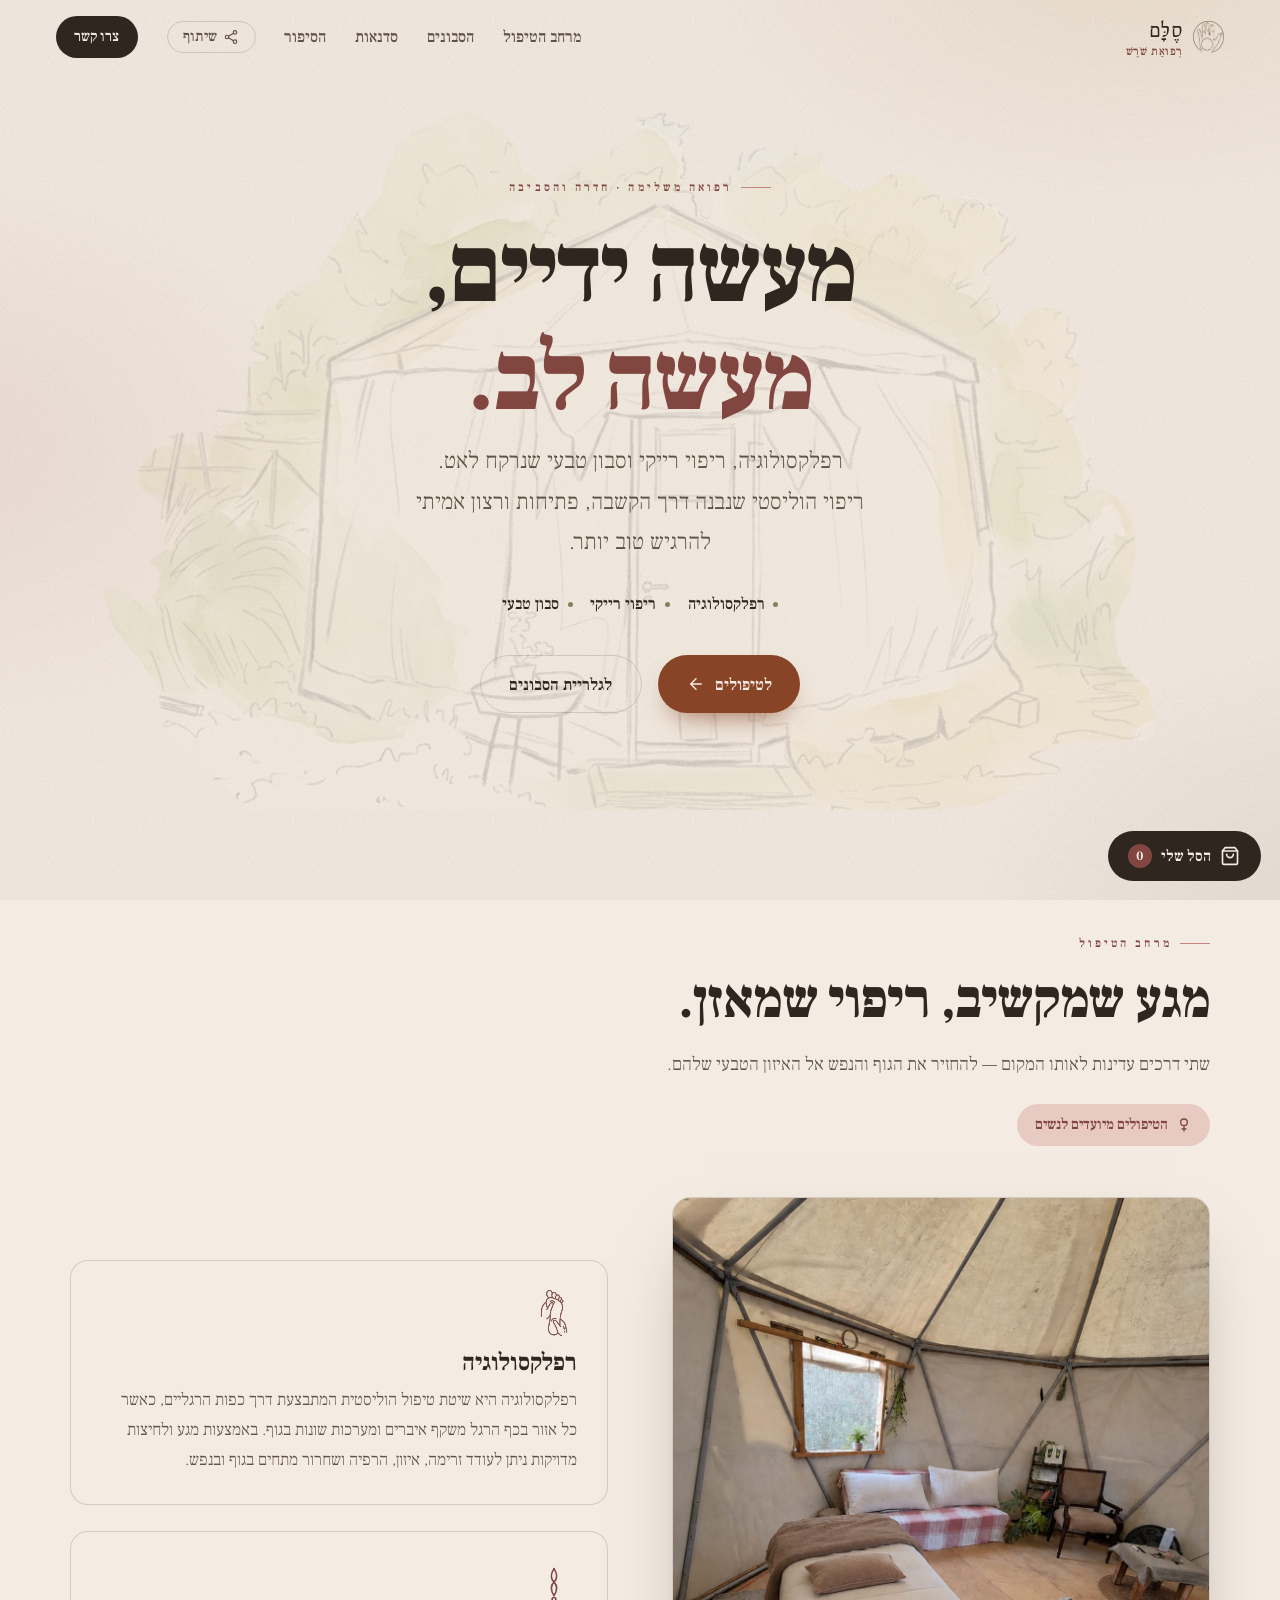
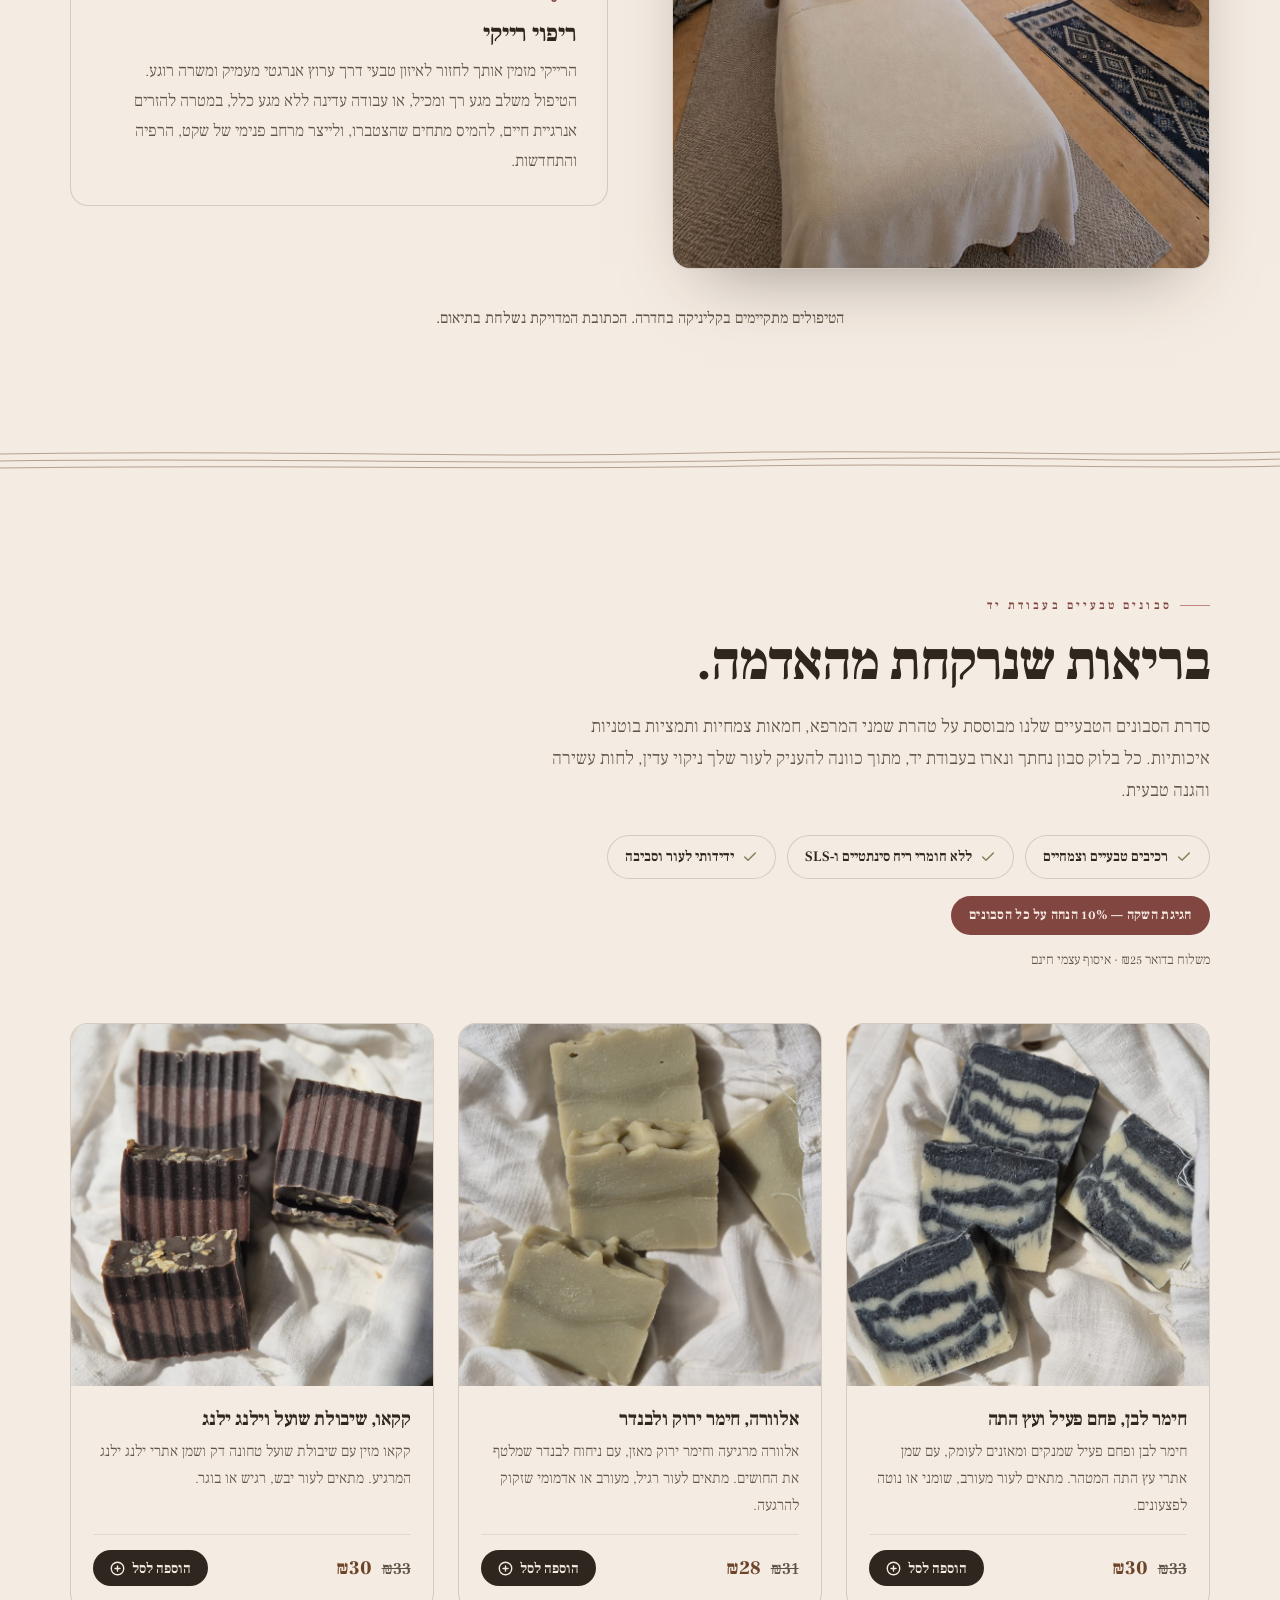
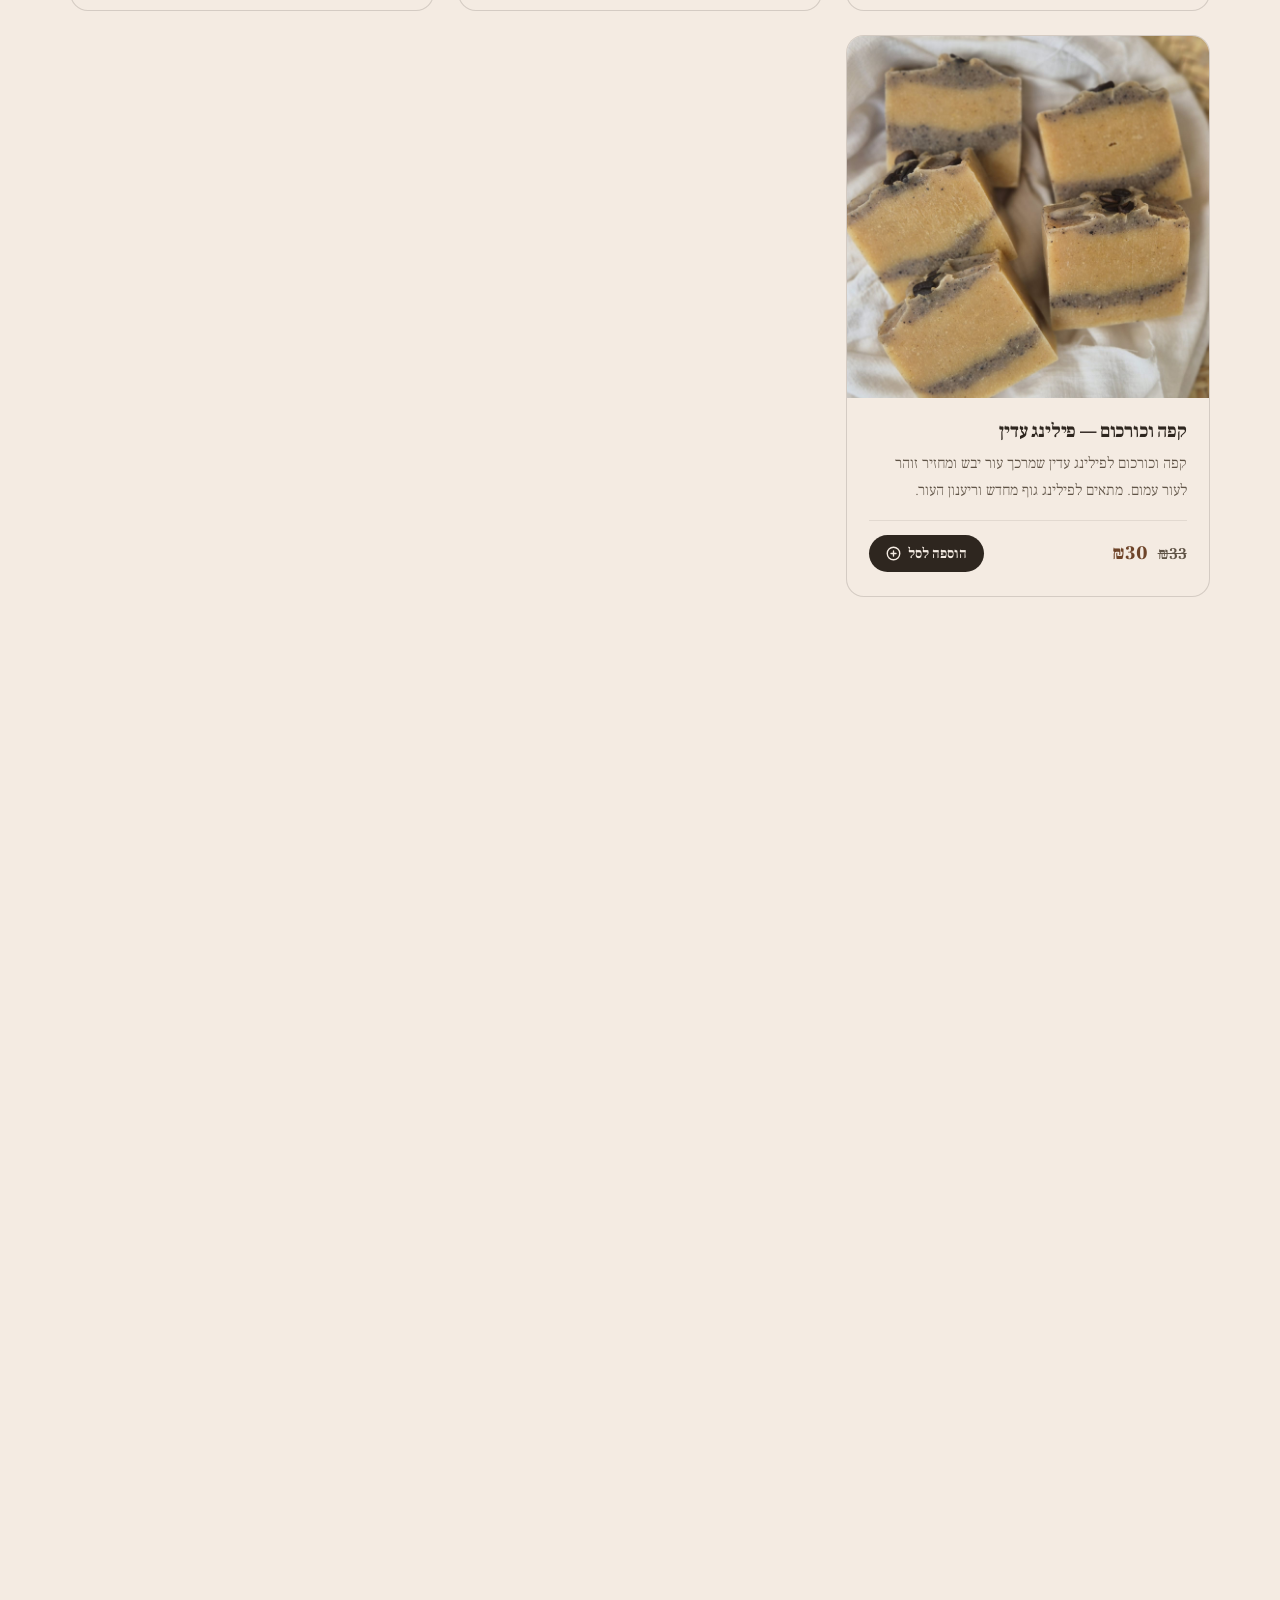
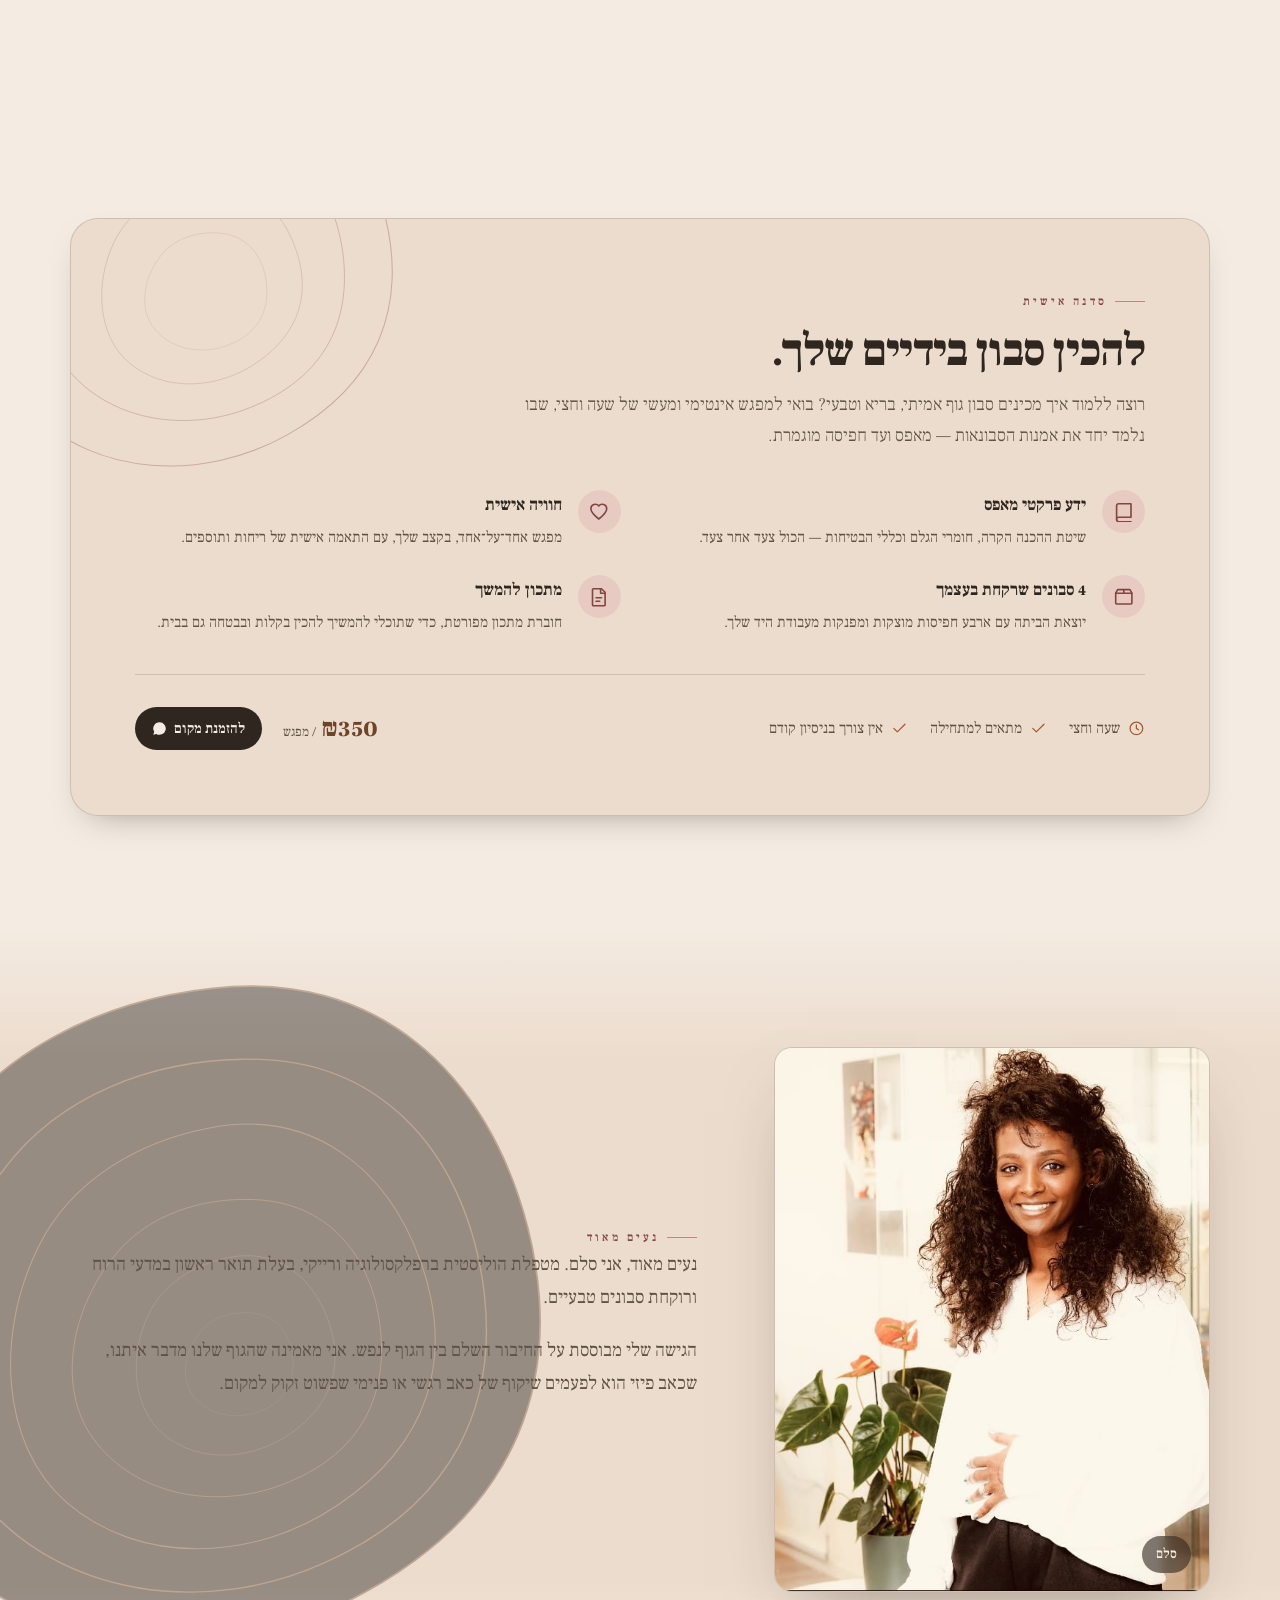
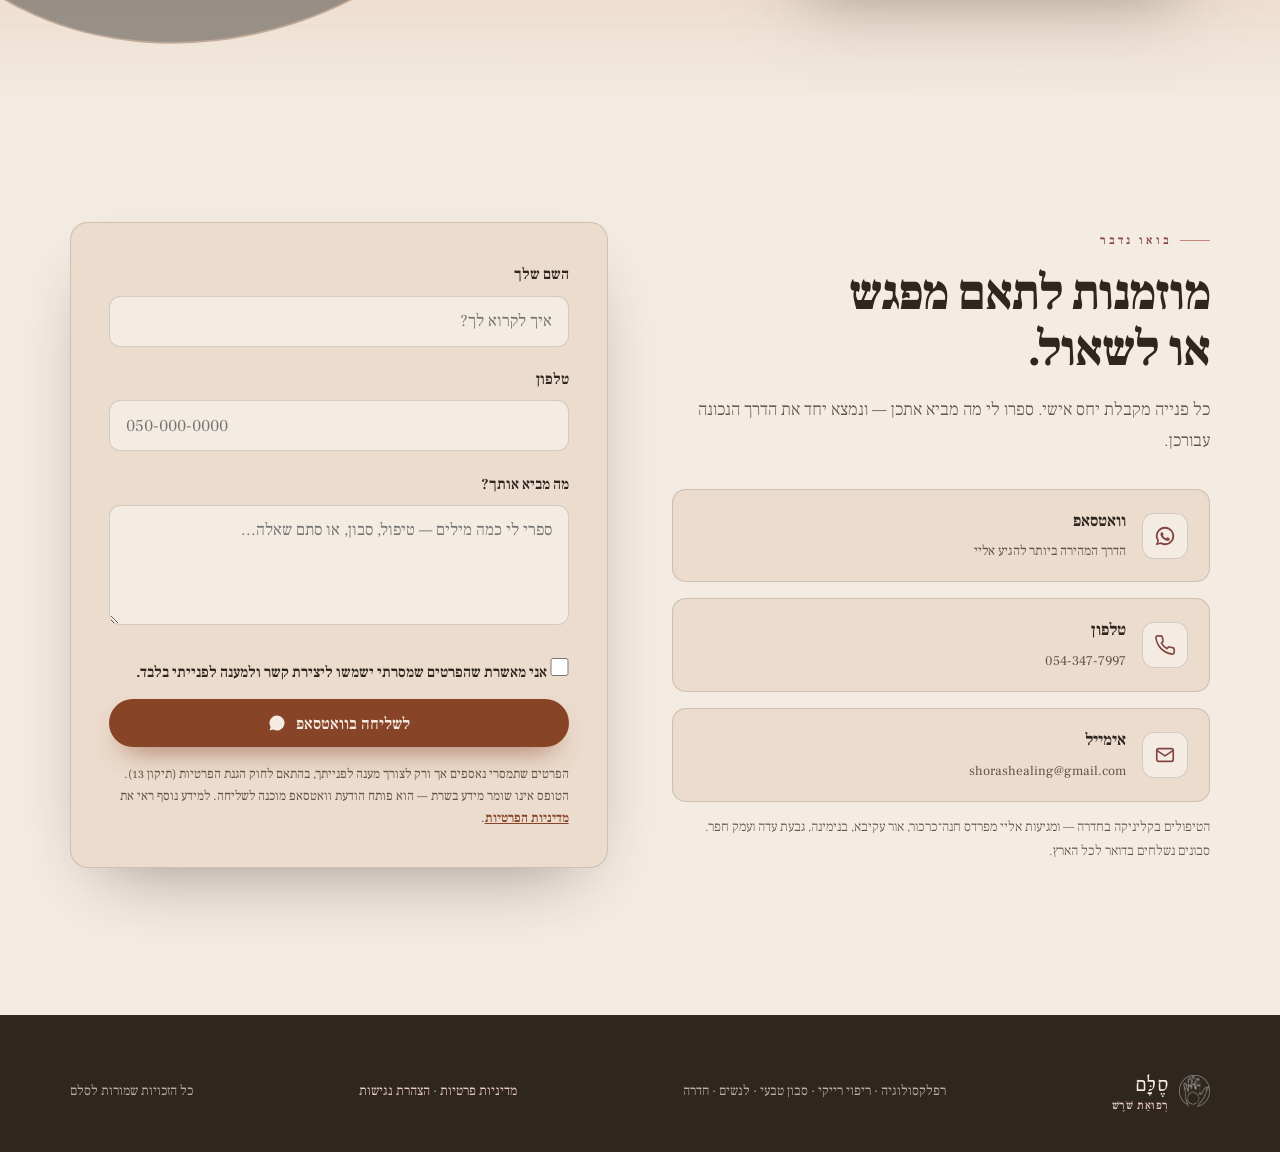
==== commit 3e77ddd6: "feat: make the site findable — indexable, share card, structured data The site worked but was invisi" ====
--- a/index.html
+++ b/index.html
@@ -3,10 +3,22 @@
 <head>
 <meta charset="UTF-8" />
 <meta name="viewport" content="width=device-width, initial-scale=1.0" />
-<title>רפואה משלימה</title>
-<meta name="description" content="סלם — רפואה משלימה לנשים: רפלקסולוגיה, ריפוי רייקי וסבון טבעי בעבודת יד. ריפוי הוליסטי שנבנה דרך הקשבה, מתוך אהבה אמיתית לאדם ולטבע." />
-<!-- Draft phase: shareable by link, but kept out of search engines -->
-<meta name="robots" content="noindex, nofollow" />
+<title>סלם · רפואת שורש — רפלקסולוגיה וריפוי רייקי לנשים בחדרה</title>
+<meta name="description" content="סלם — רפואה משלימה לנשים בחדרה והסביבה: רפלקסולוגיה, ריפוי רייקי וסבון טבעי בעבודת יד. ריפוי הוליסטי שנבנה דרך הקשבה, מתוך אהבה אמיתית לאדם ולטבע." />
+<link rel="canonical" href="https://yonatanmost-commits.github.io/selam-site/" />
+
+<!-- Share card — she sends this link on WhatsApp; og:image must be an absolute URL -->
+<meta property="og:type" content="website" />
+<meta property="og:site_name" content="סלם · רפואת שורש" />
+<meta property="og:locale" content="he_IL" />
+<meta property="og:title" content="סלם · רפואת שורש — רפלקסולוגיה וריפוי רייקי לנשים בחדרה" />
+<meta property="og:description" content="רפלקסולוגיה, ריפוי רייקי וסבון טבעי בעבודת יד. ריפוי הוליסטי שנבנה דרך הקשבה." />
+<meta property="og:url" content="https://yonatanmost-commits.github.io/selam-site/" />
+<meta property="og:image" content="https://yonatanmost-commits.github.io/selam-site/images/share-card.png" />
+<meta property="og:image:width" content="1200" />
+<meta property="og:image:height" content="630" />
+<meta property="og:image:alt" content="סלם · רפואת שורש — רפלקסולוגיה, ריפוי רייקי וסבון טבעי" />
+<meta name="twitter:card" content="summary_large_image" />
 <link rel="icon" type="image/png" href="images/Logo_small.png" />
 <link rel="apple-touch-icon" href="images/app-icon512.png" />
 <link rel="manifest" href="site.webmanifest" />
@@ -395,7 +407,7 @@
 
     <div class="hero-inner">
       <div class="hero-copy">
-        <span class="eyebrow reveal">רפואה משלימה</span>
+        <span class="eyebrow reveal">רפואה משלימה · חדרה והסביבה</span>
         <h1 class="reveal" data-delay="1">מעשה ידיים,<br><span class="tint">מעשה לב.</span></h1>
         <p class="lead reveal" data-delay="2">רפלקסולוגיה, ריפוי רייקי וסבון טבעי שנרקח לאט.<br>ריפוי הוליסטי שנבנה דרך הקשבה, פתיחות ורצון אמיתי<br>להרגיש טוב יותר.</p>
         <div class="crafts-line reveal" data-delay="3">
@@ -442,6 +454,8 @@
         </article>
       </div>
     </div>
+
+    <p class="shop-note reveal">הטיפולים מתקיימים בקליניקה בחדרה. הכתובת המדויקת נשלחת בתיאום.</p>
   </section>
 
   <svg class="strata wrap" viewBox="0 0 1200 24" preserveAspectRatio="none" aria-hidden="true">
@@ -624,6 +638,7 @@
             <div><b>אימייל</b><small>shorashealing@gmail.com</small></div>
           </a>
         </div>
+        <span class="ship-note">הטיפולים בקליניקה בחדרה — ומגיעות אליי מפרדס חנה־כרכור, אור עקיבא, בנימינה, גבעת עדה ועמק חפר. סבונים נשלחים בדואר לכל הארץ.</span>
       </div>
 
       <form class="reveal" data-delay="1" id="contactForm">
@@ -652,7 +667,7 @@
       <img class="mark" src="images/Logo_small.png" alt="" />
       <span class="brand-text"><span class="brand-name">סֶלָּם</span><span class="brand-tag">רְפוּאַת שֹׁרֶשׁ</span></span>
     </a>
-    <small>רפלקסולוגיה · ריפוי רייקי · סבון טבעי · לנשים</small>
+    <small>רפלקסולוגיה · ריפוי רייקי · סבון טבעי · לנשים · חדרה</small>
     <small><a href="privacy.html">מדיניות פרטיות</a> · <a href="accessibility.html">הצהרת נגישות</a></small>
     <small>כל הזכויות שמורות לסלם</small>
   </div>
@@ -743,5 +758,81 @@
     window.open('https://wa.me/' + PHONE + '?text=' + encodeURIComponent(text), '_blank');
   });
 </script>
+
+<!-- Structured data. Prices MUST mirror the displayed (discounted) prices —
+     tests/seo.test.js asserts they match the .buy[data-price] attributes.
+     Soap-of-month shares coffee-turmeric's id, so it gets no Product of its own. -->
+<script type="application/ld+json">
+{
+  "@context": "https://schema.org",
+  "@graph": [
+    {
+      "@type": "HealthAndBeautyBusiness",
+      "@id": "https://yonatanmost-commits.github.io/selam-site/#business",
+      "name": "סלם · רפואת שורש",
+      "alternateName": "רפואת שורש",
+      "description": "רפואה משלימה לנשים: רפלקסולוגיה, ריפוי רייקי וסבון טבעי בעבודת יד.",
+      "url": "https://yonatanmost-commits.github.io/selam-site/",
+      "image": "https://yonatanmost-commits.github.io/selam-site/images/share-card.png",
+      "logo": "https://yonatanmost-commits.github.io/selam-site/images/Logo_small.png",
+      "telephone": "+972543477997",
+      "email": "shorashealing@gmail.com",
+      "priceRange": "₪₪",
+      "knowsLanguage": "he",
+      "address": {
+        "@type": "PostalAddress",
+        "addressLocality": "חדרה",
+        "addressRegion": "מחוז חיפה",
+        "addressCountry": "IL"
+      },
+      "areaServed": [
+        { "@type": "City", "name": "חדרה" },
+        { "@type": "City", "name": "פרדס חנה־כרכור" },
+        { "@type": "City", "name": "אור עקיבא" },
+        { "@type": "City", "name": "בנימינה" },
+        { "@type": "City", "name": "גבעת עדה" },
+        { "@type": "City", "name": "עמק חפר" }
+      ],
+      "audience": { "@type": "PeopleAudience", "suggestedGender": "female" },
+      "makesOffer": [
+        { "@type": "Offer", "itemOffered": { "@type": "Service", "name": "רפלקסולוגיה", "description": "שיטת טיפול הוליסטית המתבצעת דרך כפות הרגליים, לעידוד זרימה, איזון והרפיה." } },
+        { "@type": "Offer", "itemOffered": { "@type": "Service", "name": "ריפוי רייקי", "description": "טיפול אנרגטי המשלב מגע רך ומכיל או עבודה עדינה ללא מגע, להרפיה והתחדשות." } }
+      ]
+    },
+    {
+      "@type": "Product",
+      "name": "חימר לבן, פחם פעיל ועץ התה",
+      "description": "חימר לבן ופחם פעיל שמנקים ומאזנים לעומק, עם שמן אתרי עץ התה המטהר. מתאים לעור מעורב, שומני או נוטה לפצעונים.",
+      "image": "https://yonatanmost-commits.github.io/selam-site/images/soap-white-clay-charcoal-tea-tree.jpeg",
+      "brand": { "@type": "Brand", "name": "סלם · רפואת שורש" },
+      "offers": { "@type": "Offer", "price": "30", "priceCurrency": "ILS", "availability": "https://schema.org/InStock", "url": "https://yonatanmost-commits.github.io/selam-site/#shop" }
+    },
+    {
+      "@type": "Product",
+      "name": "אלוורה, חימר ירוק ולבנדר",
+      "description": "אלוורה מרגיעה וחימר ירוק מאזן, עם ניחוח לבנדר שמלטף את החושים. מתאים לעור רגיל, מעורב או אדמומי שזקוק להרגעה.",
+      "image": "https://yonatanmost-commits.github.io/selam-site/images/soap-aloe-green-clay-lavender.jpeg",
+      "brand": { "@type": "Brand", "name": "סלם · רפואת שורש" },
+      "offers": { "@type": "Offer", "price": "28", "priceCurrency": "ILS", "availability": "https://schema.org/InStock", "url": "https://yonatanmost-commits.github.io/selam-site/#shop" }
+    },
+    {
+      "@type": "Product",
+      "name": "קקאו, שיבולת שועל וילנג ילנג",
+      "description": "קקאו מזין עם שיבולת שועל טחונה דק ושמן אתרי ילנג ילנג המרגיע. מתאים לעור יבש, רגיש או בוגר.",
+      "image": "https://yonatanmost-commits.github.io/selam-site/images/soap-cacao-oat-ylang.jpeg",
+      "brand": { "@type": "Brand", "name": "סלם · רפואת שורש" },
+      "offers": { "@type": "Offer", "price": "30", "priceCurrency": "ILS", "availability": "https://schema.org/InStock", "url": "https://yonatanmost-commits.github.io/selam-site/#shop" }
+    },
+    {
+      "@type": "Product",
+      "name": "קפה וכורכום — פילינג עדין",
+      "description": "קפה וכורכום לפילינג עדין שמרכך עור יבש ומחזיר זוהר לעור עמום. מתאים לפילינג גוף מחדש וריענון העור.",
+      "image": "https://yonatanmost-commits.github.io/selam-site/images/soap-coffee-turmeric.jpeg",
+      "brand": { "@type": "Brand", "name": "סלם · רפואת שורש" },
+      "offers": { "@type": "Offer", "price": "30", "priceCurrency": "ILS", "availability": "https://schema.org/InStock", "url": "https://yonatanmost-commits.github.io/selam-site/#shop" }
+    }
+  ]
+}
+</script>
 </body>
 </html>
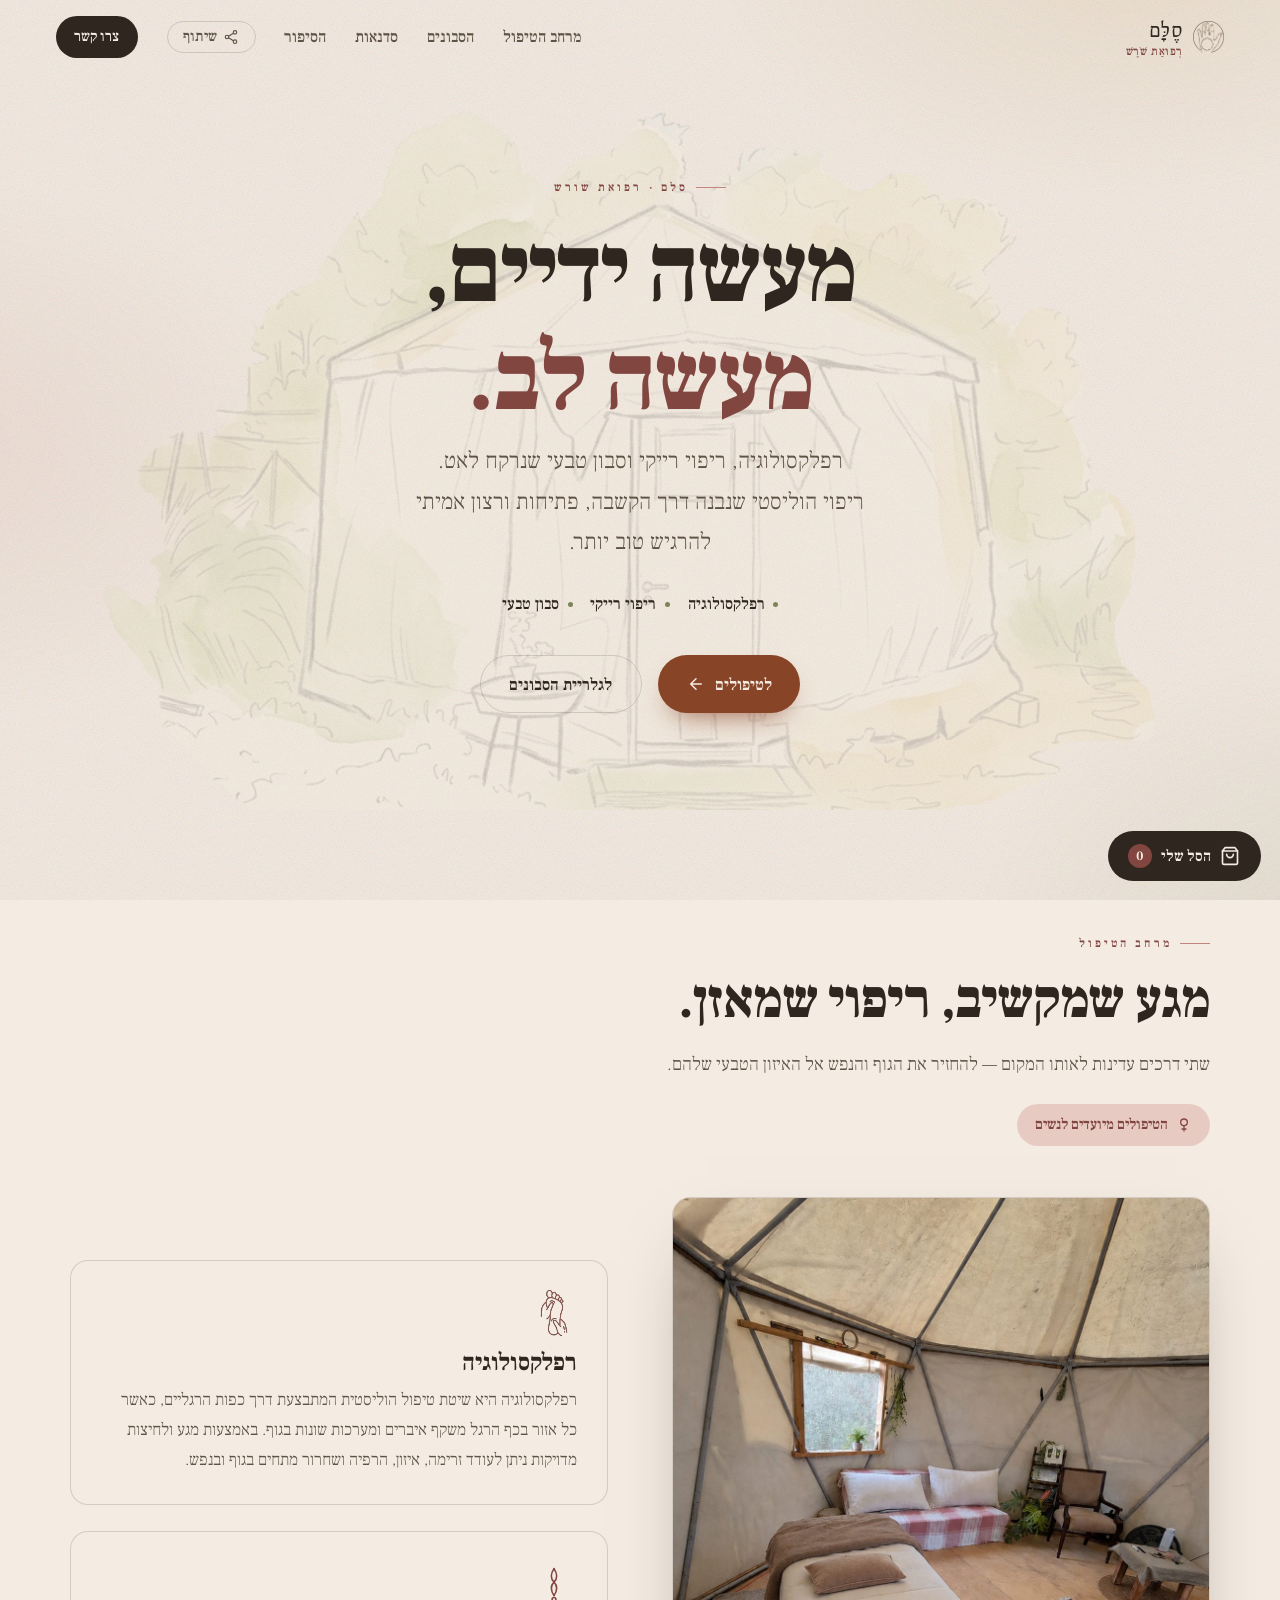
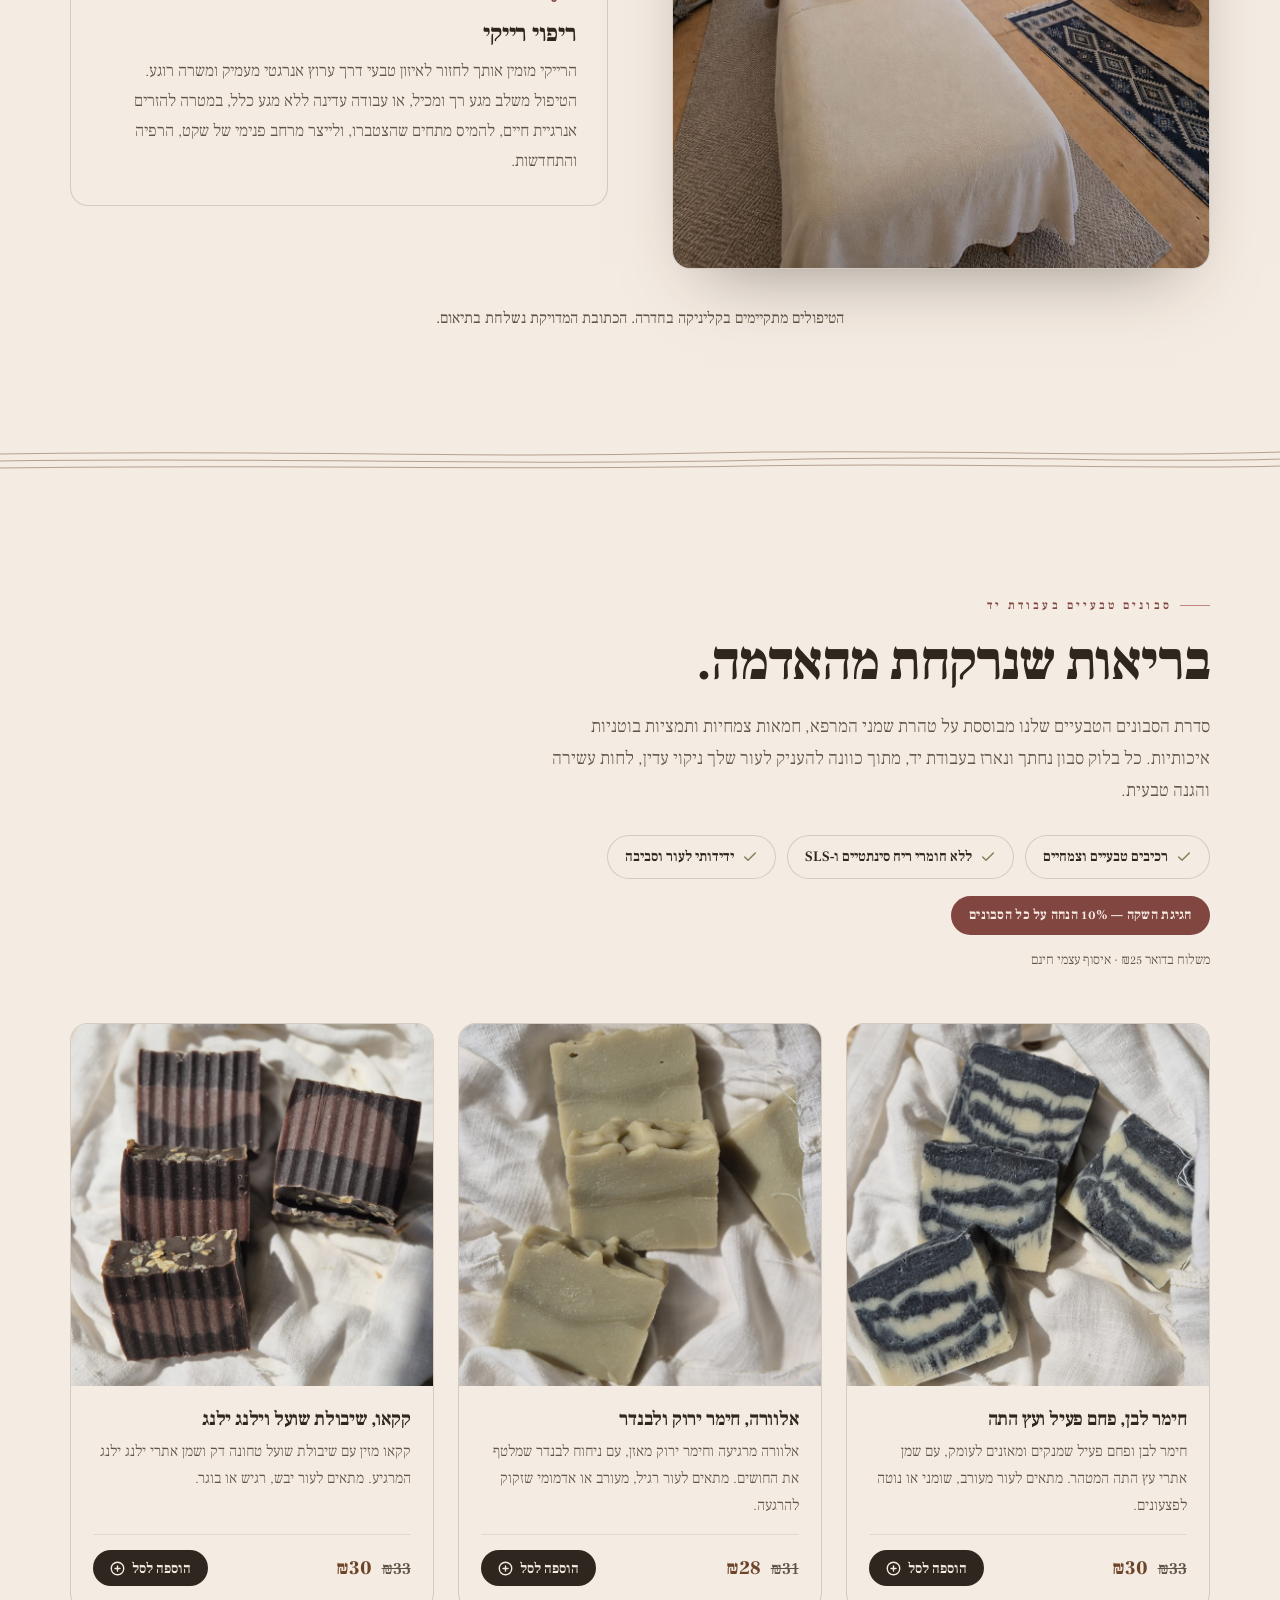
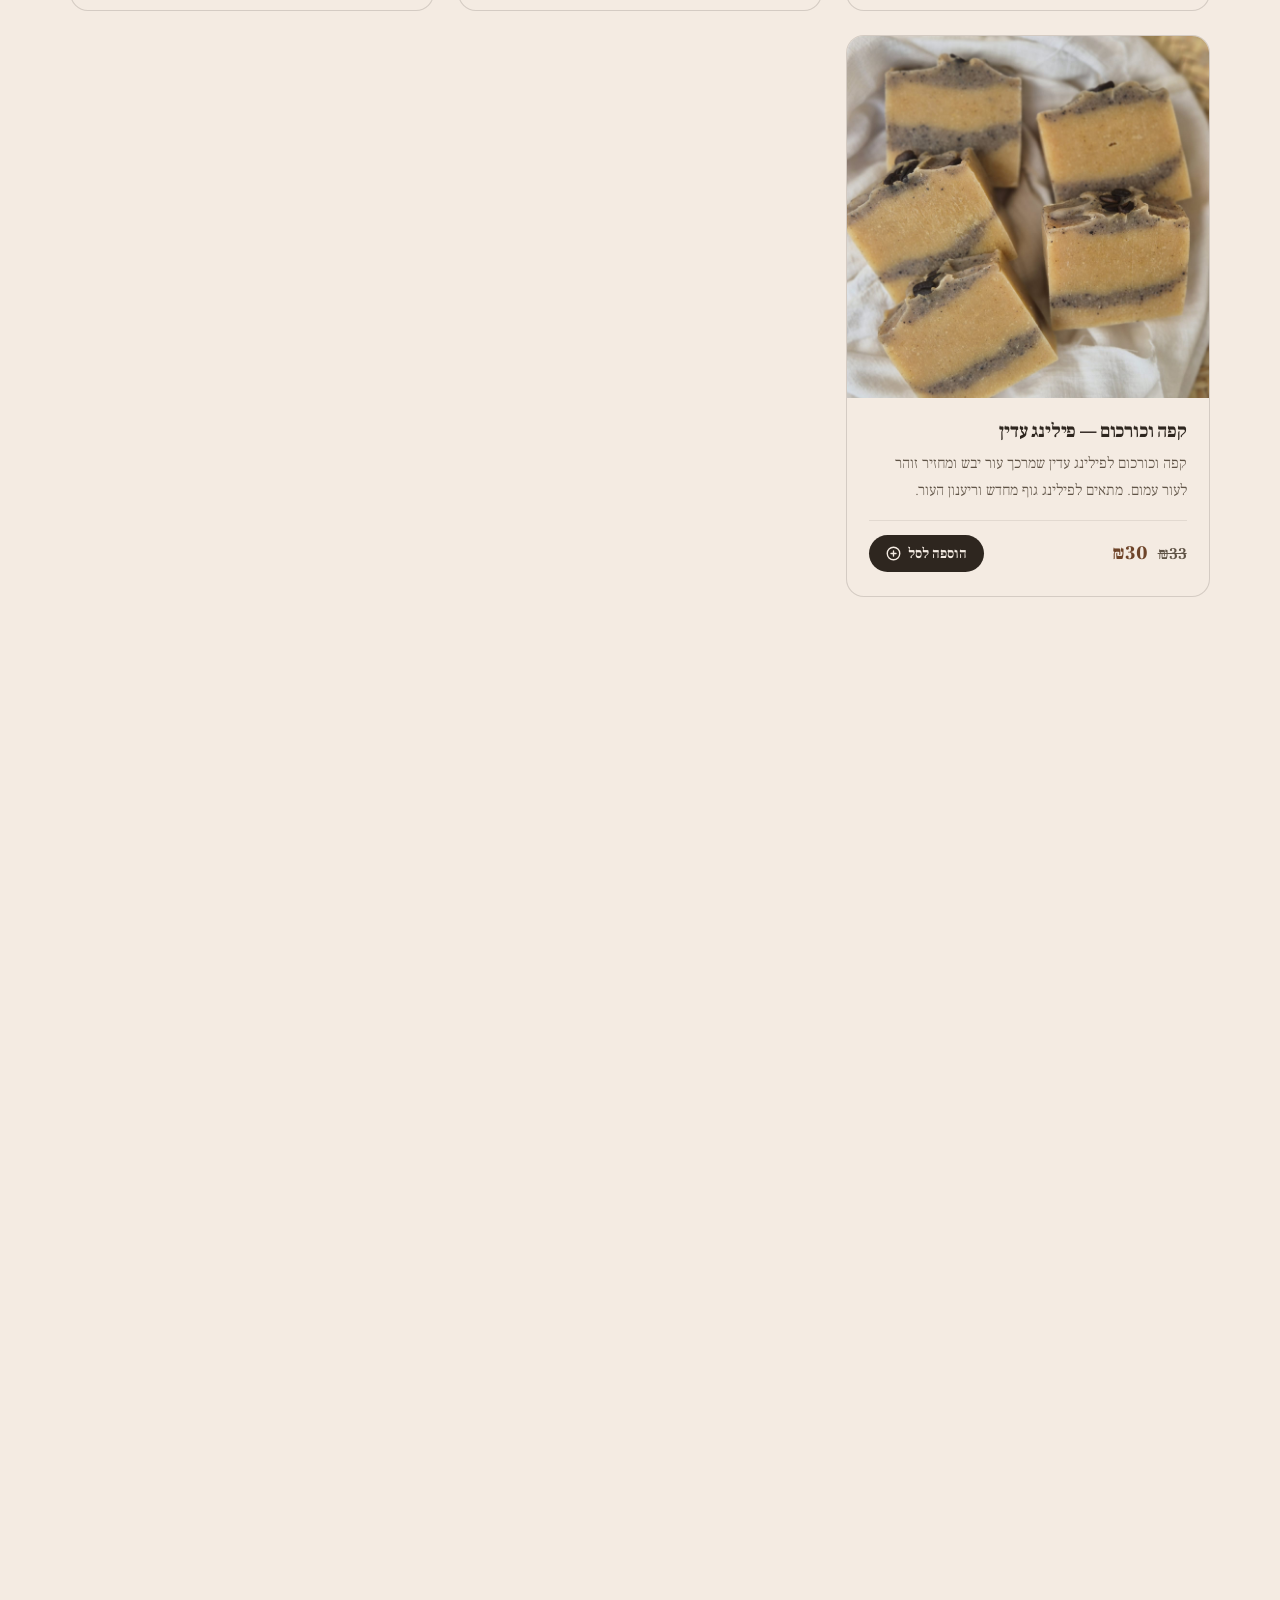
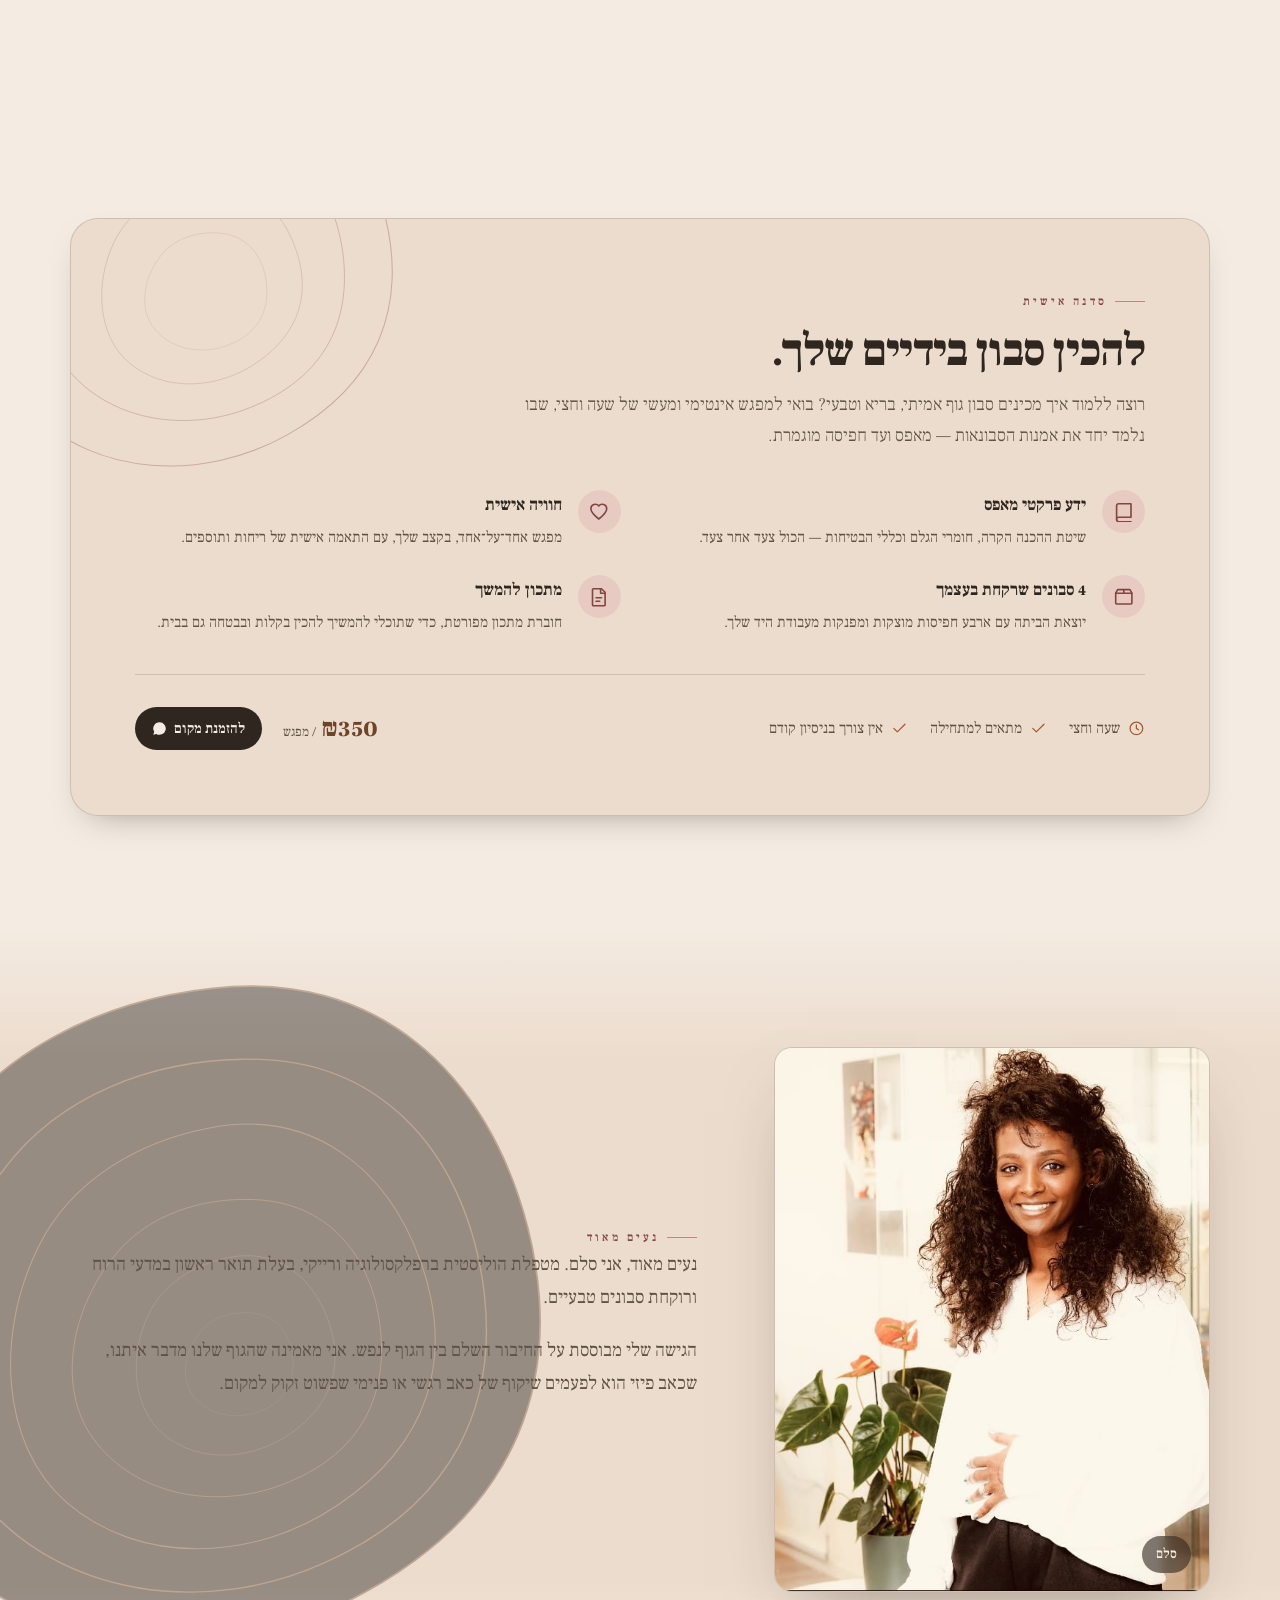
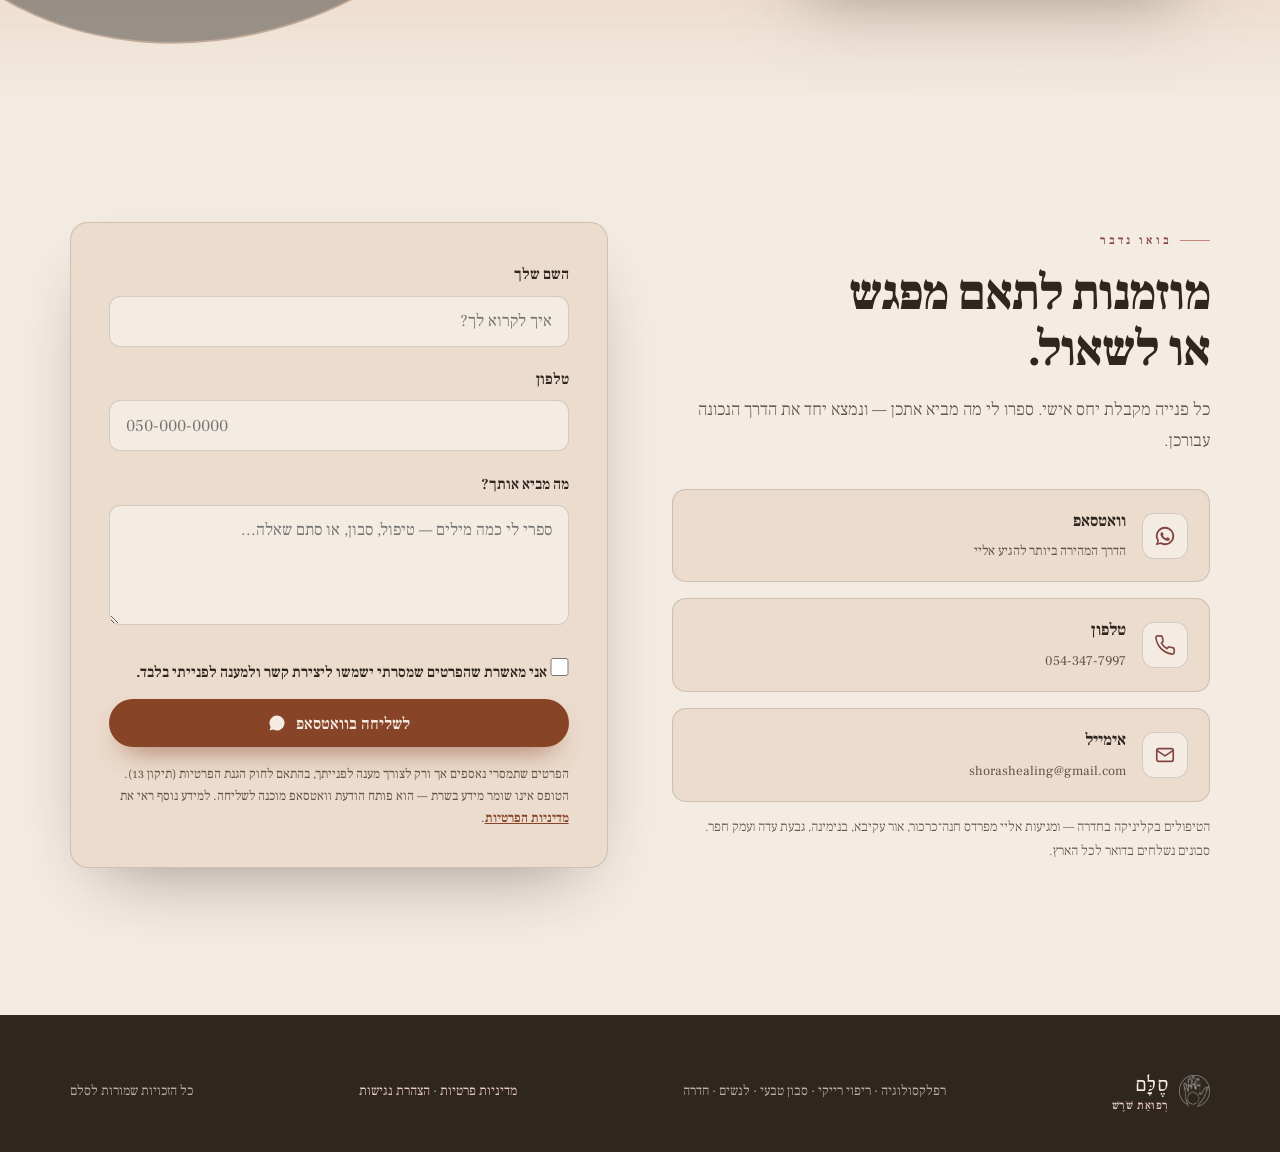
==== commit 62010df5: "fix: share card as JPEG so WhatsApp actually renders the preview The card was a 287KB PNG. WhatsApp " ====
--- a/index.html
+++ b/index.html
@@ -14,7 +14,9 @@
 <meta property="og:title" content="סלם · רפואת שורש — רפלקסולוגיה וריפוי רייקי לנשים בחדרה" />
 <meta property="og:description" content="רפלקסולוגיה, ריפוי רייקי וסבון טבעי בעבודת יד. ריפוי הוליסטי שנבנה דרך הקשבה." />
 <meta property="og:url" content="https://yonatanmost-commits.github.io/selam-site/" />
-<meta property="og:image" content="https://yonatanmost-commits.github.io/selam-site/images/share-card.png" />
+<meta property="og:image" content="https://yonatanmost-commits.github.io/selam-site/images/share-card.jpg" />
+<meta property="og:image:secure_url" content="https://yonatanmost-commits.github.io/selam-site/images/share-card.jpg" />
+<meta property="og:image:type" content="image/jpeg" />
 <meta property="og:image:width" content="1200" />
 <meta property="og:image:height" content="630" />
 <meta property="og:image:alt" content="סלם · רפואת שורש — רפלקסולוגיה, ריפוי רייקי וסבון טבעי" />
@@ -407,7 +409,7 @@
 
     <div class="hero-inner">
       <div class="hero-copy">
-        <span class="eyebrow reveal">רפואה משלימה · חדרה והסביבה</span>
+        <span class="eyebrow reveal">סלם · רפואת שורש</span>
         <h1 class="reveal" data-delay="1">מעשה ידיים,<br><span class="tint">מעשה לב.</span></h1>
         <p class="lead reveal" data-delay="2">רפלקסולוגיה, ריפוי רייקי וסבון טבעי שנרקח לאט.<br>ריפוי הוליסטי שנבנה דרך הקשבה, פתיחות ורצון אמיתי<br>להרגיש טוב יותר.</p>
         <div class="crafts-line reveal" data-delay="3">
@@ -773,7 +775,7 @@
       "alternateName": "רפואת שורש",
       "description": "רפואה משלימה לנשים: רפלקסולוגיה, ריפוי רייקי וסבון טבעי בעבודת יד.",
       "url": "https://yonatanmost-commits.github.io/selam-site/",
-      "image": "https://yonatanmost-commits.github.io/selam-site/images/share-card.png",
+      "image": "https://yonatanmost-commits.github.io/selam-site/images/share-card.jpg",
       "logo": "https://yonatanmost-commits.github.io/selam-site/images/Logo_small.png",
       "telephone": "+972543477997",
       "email": "shorashealing@gmail.com",
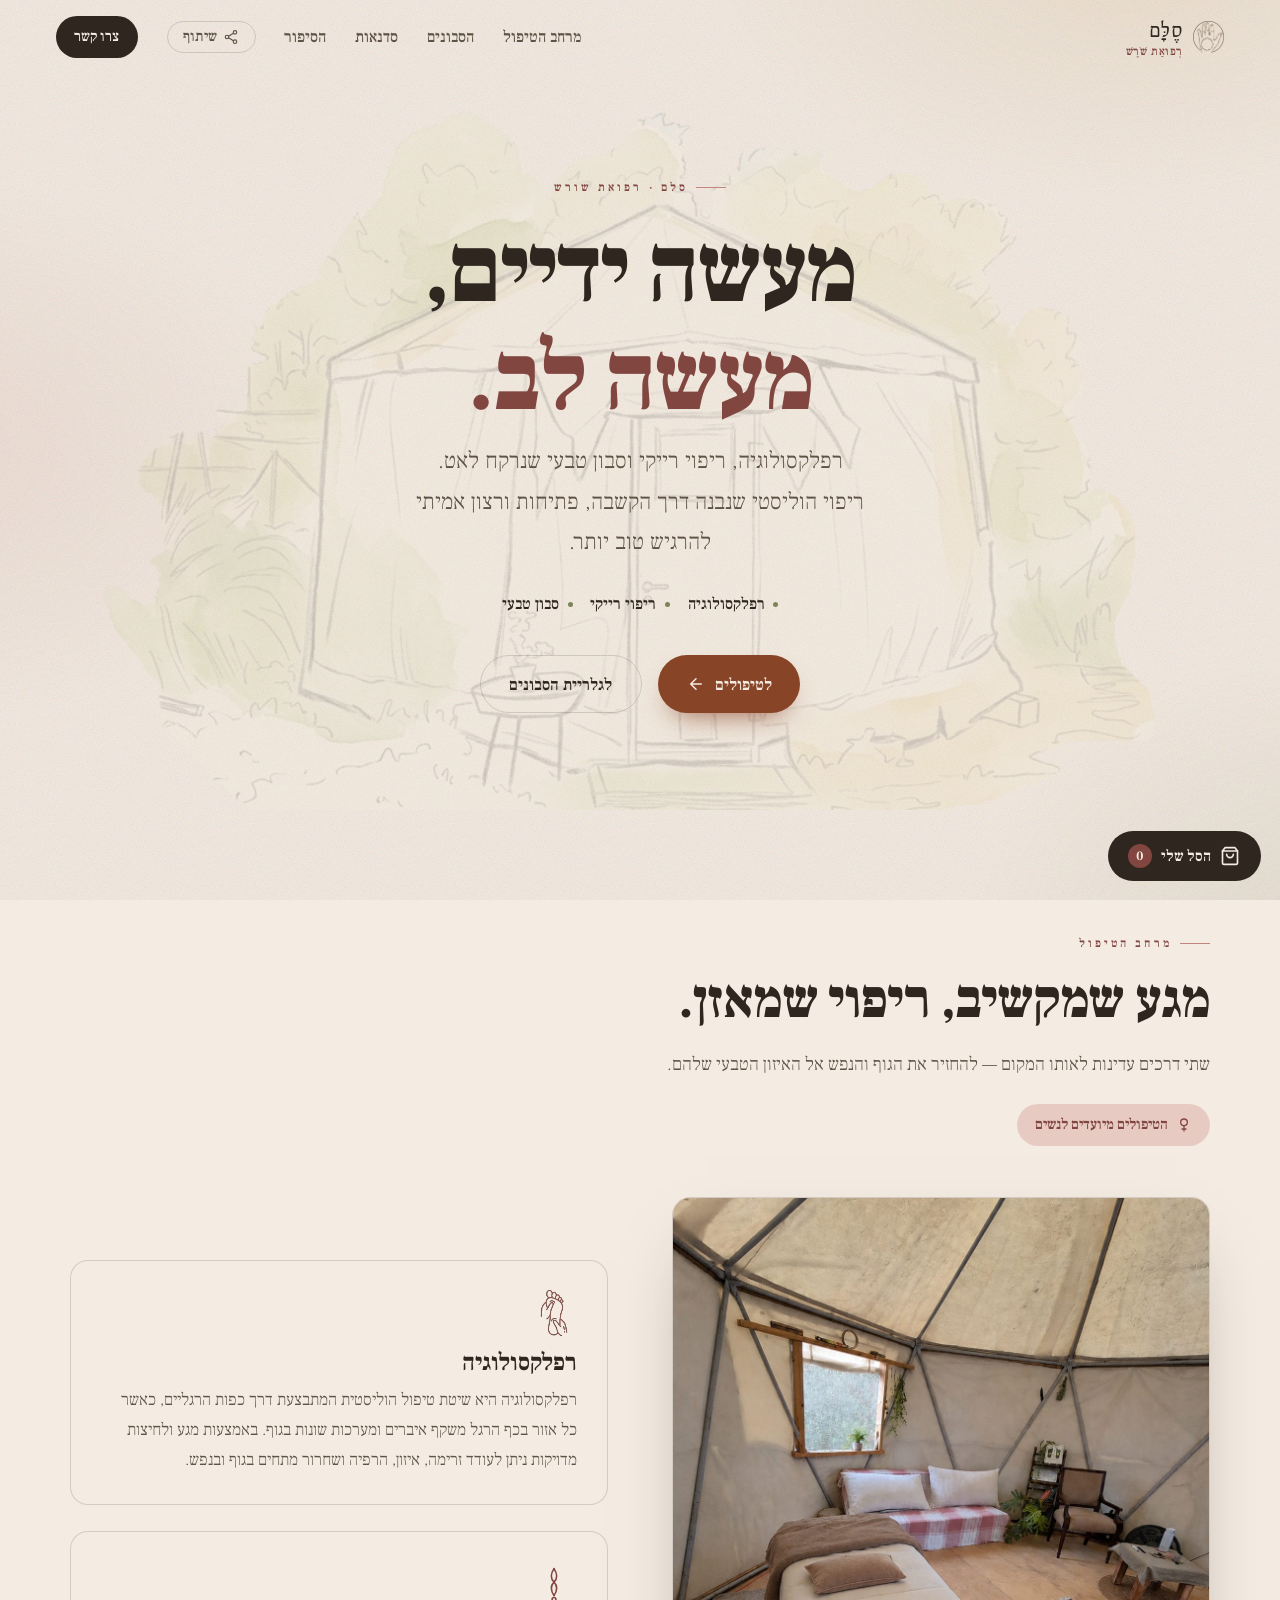
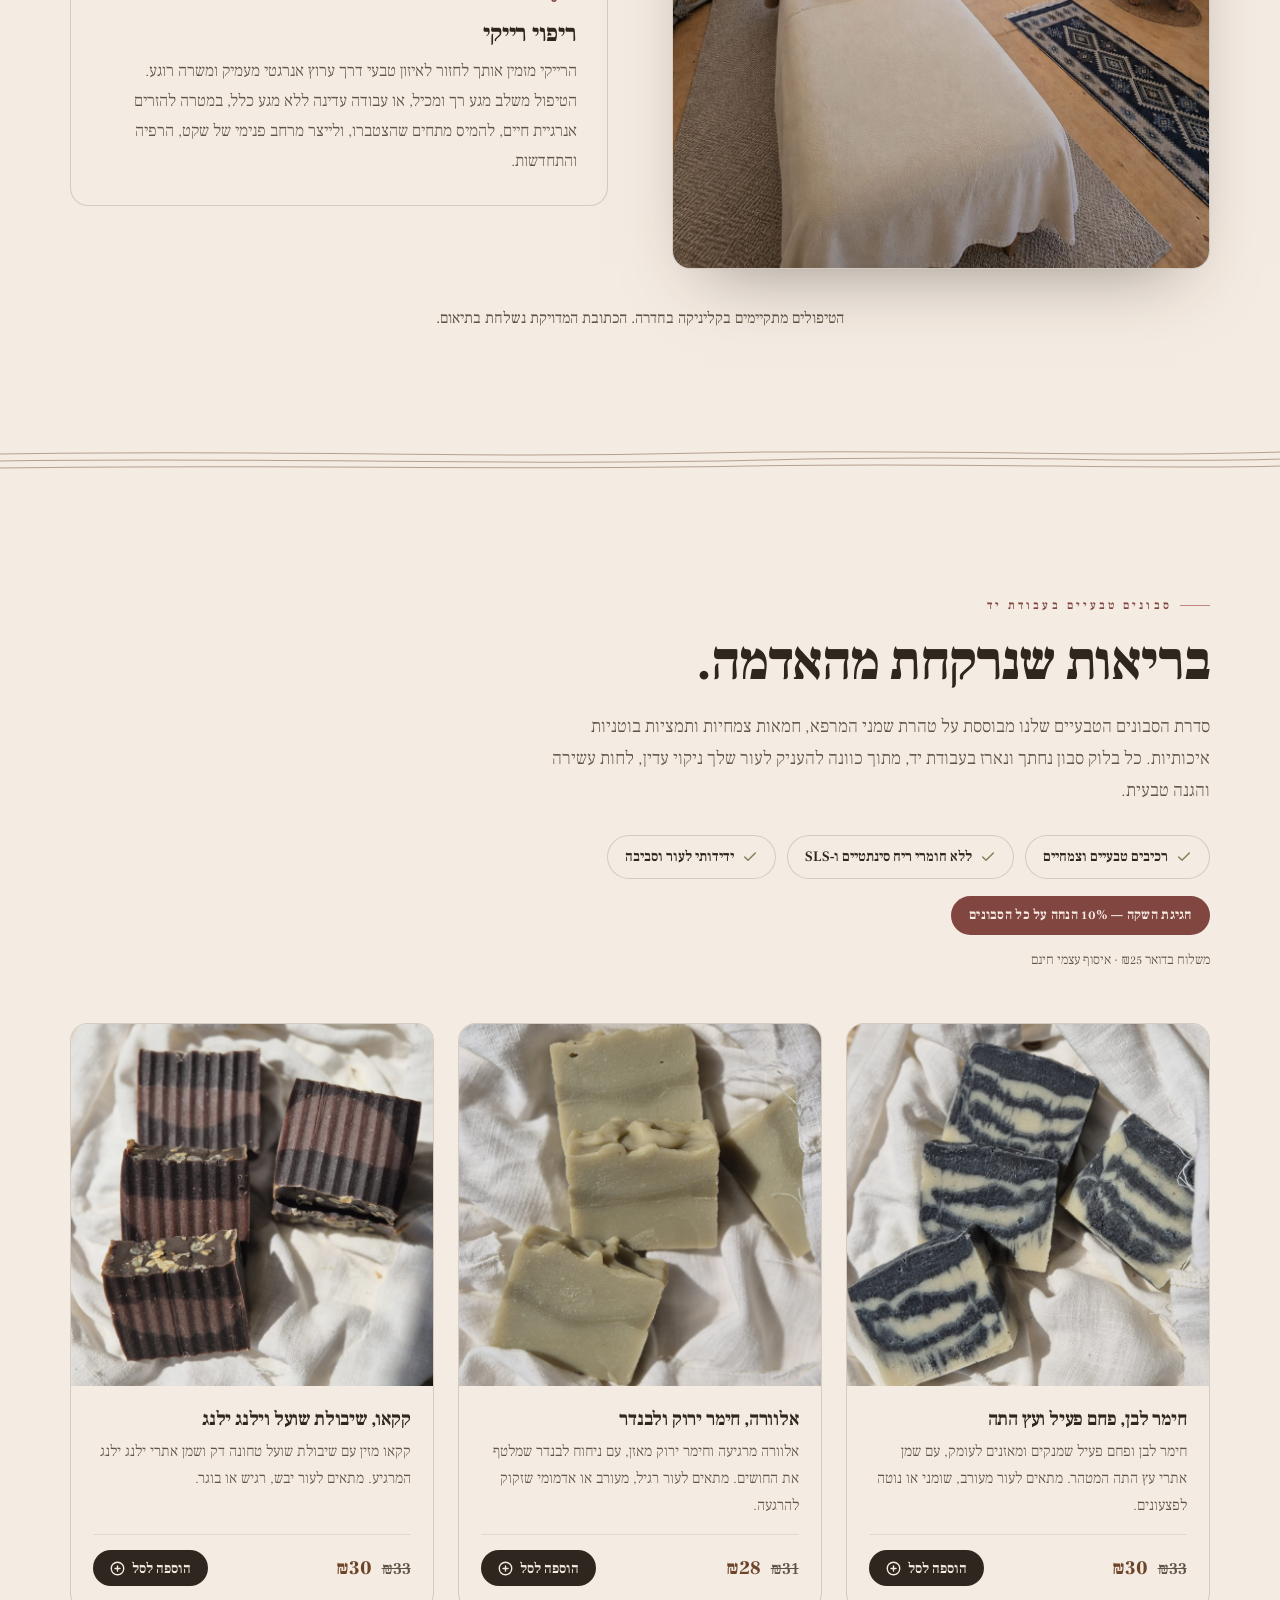
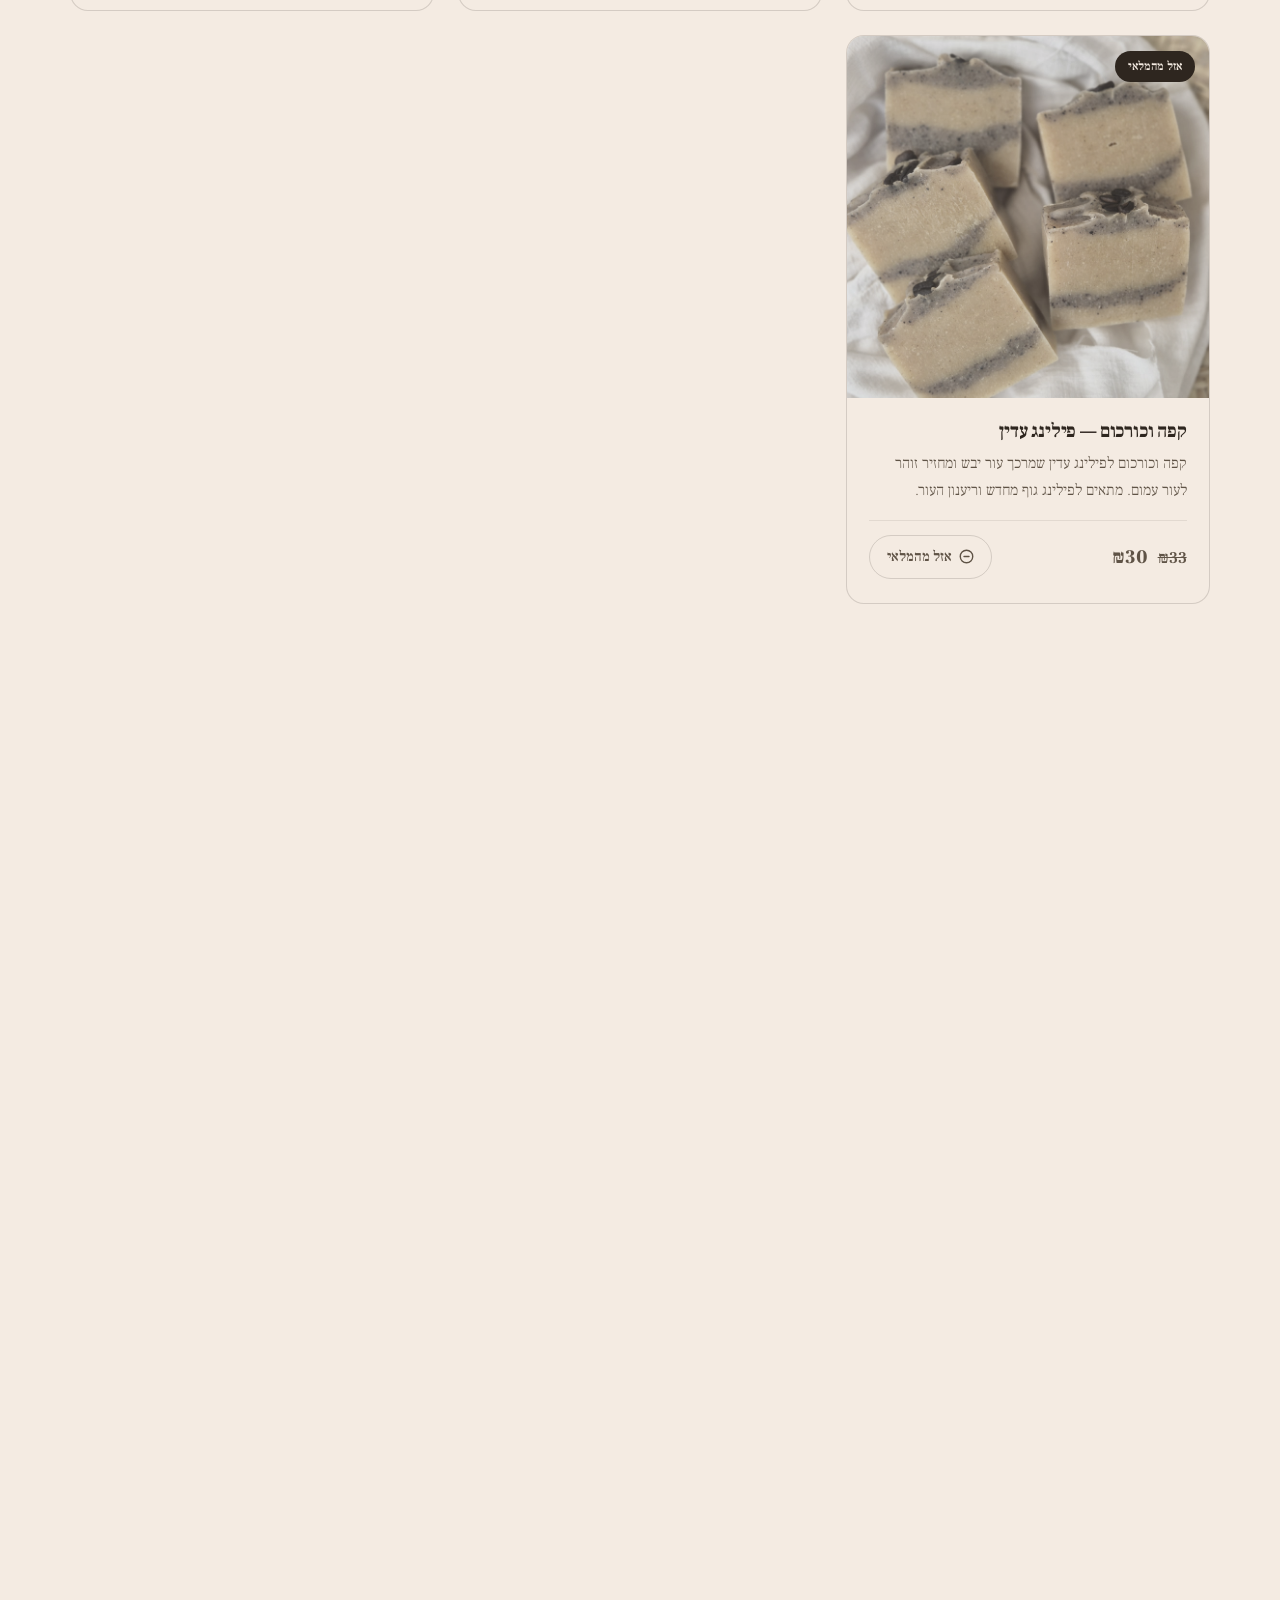
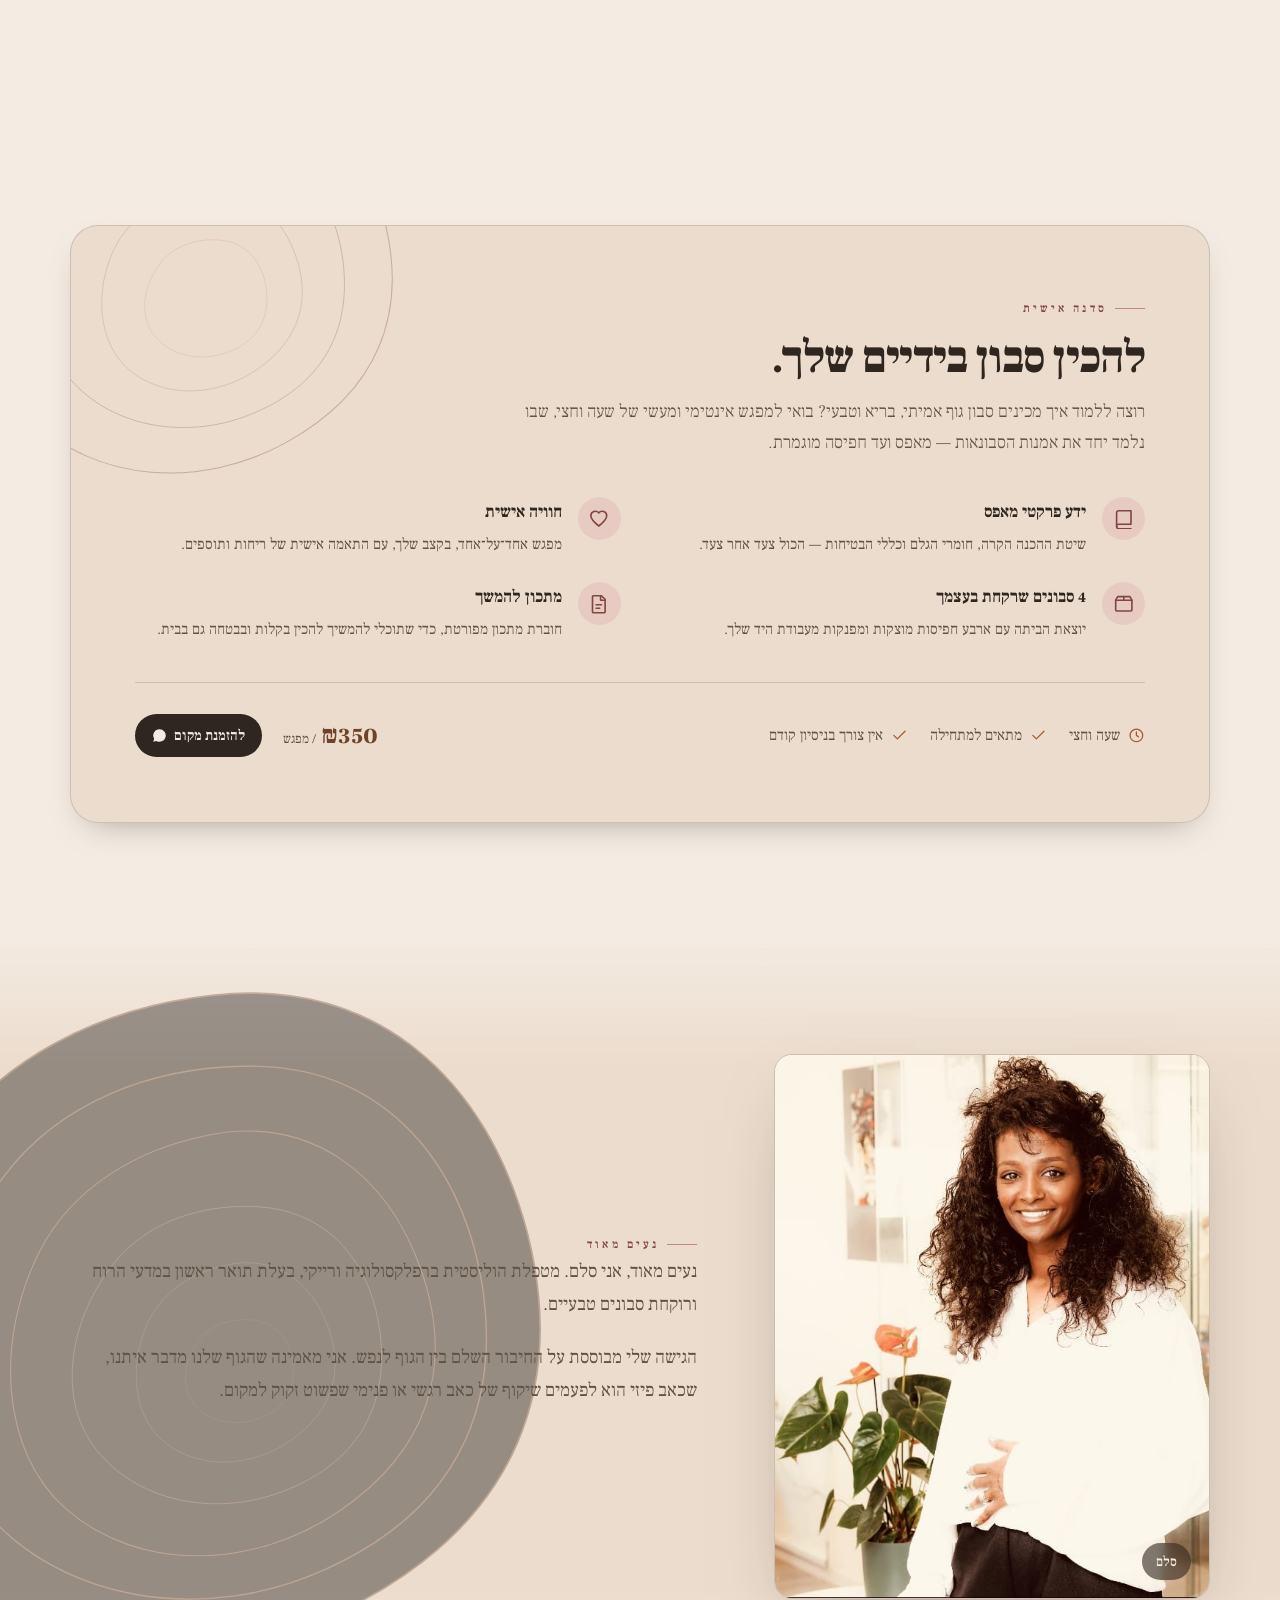
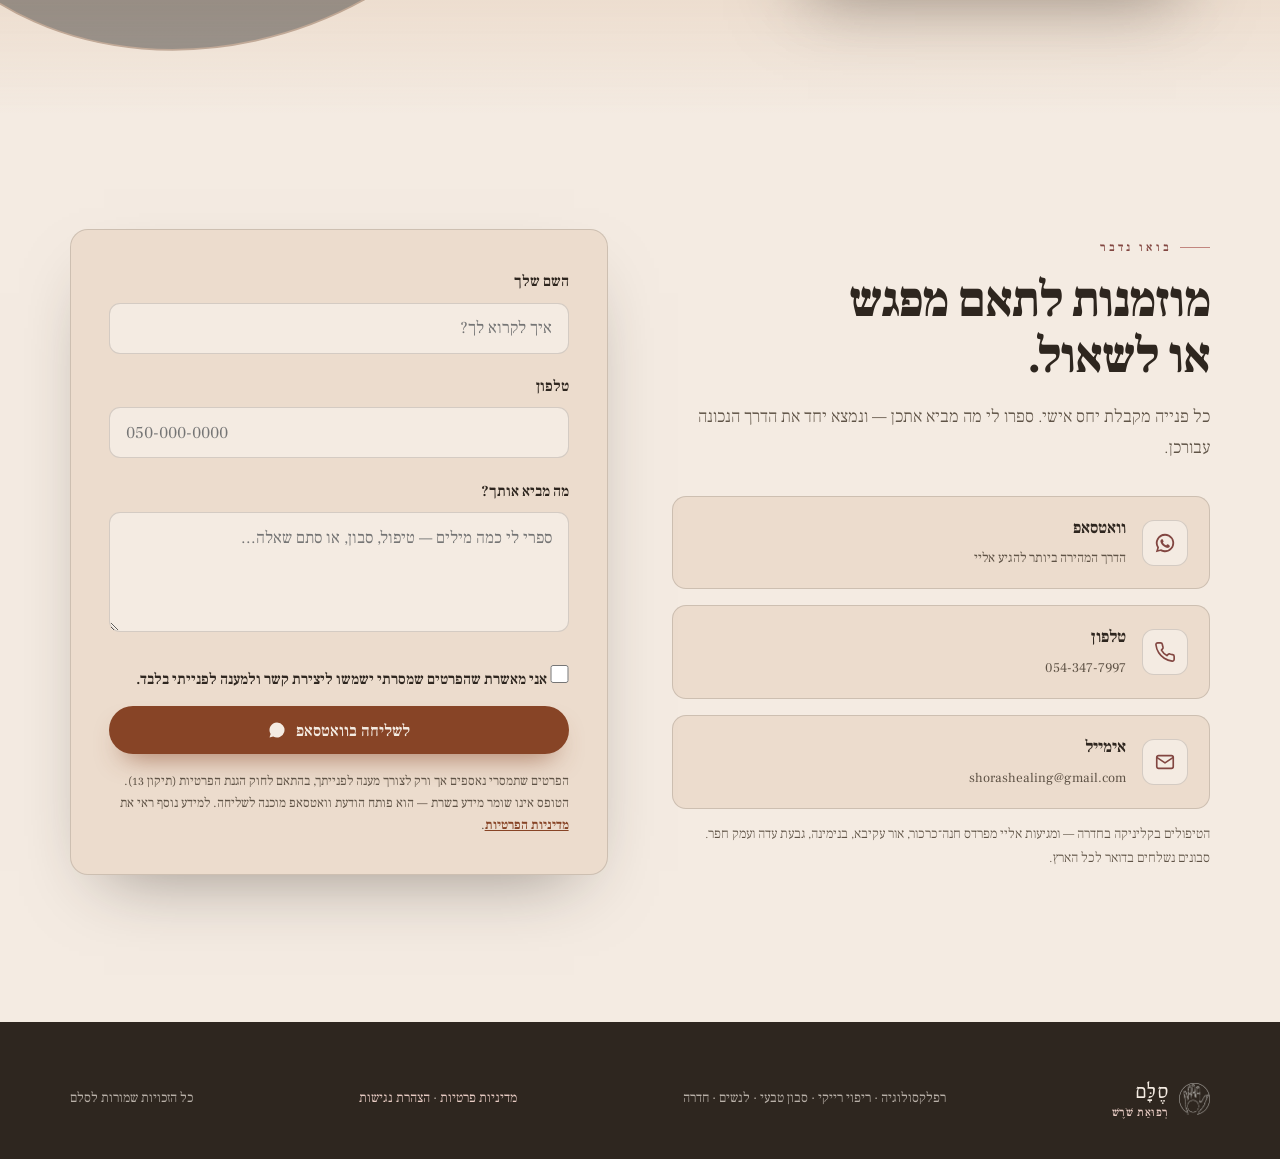
==== commit aa76f85c: "stock: mark coffee-turmeric sold out Shop card and soap-of-the-month both show "אזל מהמלאי" instead " ====
--- a/index.html
+++ b/index.html
@@ -220,6 +220,15 @@
   .ship-note{ display:block; margin-top:.8rem; color:var(--ink-soft); font-size:.85rem; font-weight:300; }
   .buy{ background:var(--espresso); color:var(--paper); border:none; cursor:pointer; font-family:inherit; font-weight:600; font-size:.9rem; padding:.55rem 1.05rem; border-radius:100px; display:inline-flex; align-items:center; gap:.45rem; transition:background .25s, transform .25s; }
   .buy:hover{ background:var(--clay-deep); transform:translateY(-2px); }
+  /* Sold out — keep the soap on the page, just take the button away. */
+  .soap-img .pill.out{ background:var(--espresso); color:var(--paper); }
+  .out-of-stock .soap-img img, .out-of-stock .month-photo img{ filter:saturate(.5); opacity:.88; }
+  .out-of-stock .price{ color:var(--ink-soft); }
+  .sold-out{ display:inline-flex; align-items:center; gap:.45rem; background:transparent; border:1px solid var(--line);
+    color:var(--ink-soft); font-weight:600; font-size:.9rem; padding:.5rem 1.05rem; border-radius:100px; }
+  .sold-out svg{ width:15px; height:15px; flex:none; }
+  .month-body .restock-note{ margin:1.1rem 0 0; color:var(--ink-soft); font-size:.95rem; font-weight:300; }
+  .restock-note a{ color:var(--rose-deep); font-weight:600; }
   .shop-note{ margin-top:2.2rem; text-align:center; color:var(--ink-soft); font-size:.98rem; }
   .soap-feats{ display:flex; flex-wrap:wrap; gap:.6rem .7rem; margin-top:1.7rem; }
   .feat{ display:inline-flex; align-items:center; gap:.5rem; background:var(--paper); border:1px solid var(--line); color:var(--espresso); font-weight:600; font-size:.9rem; padding:.5rem 1.05rem; border-radius:100px; }
@@ -509,12 +518,14 @@
         </div>
       </article>
 
-      <article class="soap reveal" data-delay="3">
-        <div class="soap-img"><img src="images/soap-coffee-turmeric.jpeg" alt="סבון קפה וכורכום לפילינג עדין" loading="lazy" /></div>
+      <!-- אזל מהמלאי — להחזרה למכירה: להסיר class="out-of-stock", למחוק את ה‑pill ואת .sold-out,
+           ולהחזיר את כפתור ה‑buy (data-id="coffee-turmeric" data-price="30"). גם ב‑JSON-LD למטה: OutOfStock → InStock. -->
+      <article class="soap reveal out-of-stock" data-delay="3">
+        <div class="soap-img"><img src="images/soap-coffee-turmeric.jpeg" alt="סבון קפה וכורכום לפילינג עדין" loading="lazy" /><span class="pill out">אזל מהמלאי</span></div>
         <div class="soap-body">
           <h3>קפה וכורכום — פילינג עדין</h3>
           <p>קפה וכורכום לפילינג עדין שמרכך עור יבש ומחזיר זוהר לעור עמום. מתאים לפילינג גוף מחדש וריענון העור.</p>
-          <div class="soap-foot"><div class="price"><s class="was">₪33</s> ₪30</div><button class="buy" data-id="coffee-turmeric" data-price="30" data-soap="קפה וכורכום — פילינג עדין">הוספה לסל<svg width="15" height="15" viewBox="0 0 24 24" fill="none" stroke="currentColor" stroke-width="2.2" stroke-linecap="round"><circle cx="12" cy="12" r="10"/><path d="M12 8v8M8 12h8"/></svg></button></div>
+          <div class="soap-foot"><div class="price"><s class="was">₪33</s> ₪30</div><span class="sold-out"><svg viewBox="0 0 24 24" fill="none" stroke="currentColor" stroke-width="2.2" stroke-linecap="round"><circle cx="12" cy="12" r="10"/><path d="M8 12h8"/></svg>אזל מהמלאי</span></div>
         </div>
       </article>
     </div>
@@ -525,7 +536,7 @@
   <!-- SOAP OF THE MONTH -->
   <section id="month" class="wrap">
     <!-- ↓ להחלפה כל חודש: תמונה, שם, תיאור ומחיר של סבון החודש -->
-    <div class="month-card reveal">
+    <div class="month-card reveal out-of-stock">
       <svg class="rings" viewBox="0 0 400 400" aria-hidden="true">
         <use href="#treering" transform="translate(200 200) scale(1) translate(-200 -200)"/>
         <use href="#treering" transform="translate(5 6) rotate(7 200 200) translate(200 200) scale(.74) translate(-200 -200)"/>
@@ -542,8 +553,9 @@
         <p>בחירת החודש של סלם — סבון פילינג מעורר. גרגרי קפה שמנערים את העור לחיים, כורכום שמאיר, ופילינג עדין שמרכך עור יבש ומחזיר זוהר לעור עמום.</p>
         <div class="month-foot">
           <div class="price"><s class="was">₪33</s> ₪30 <small>/ חפיסה</small></div>
-          <button class="buy" data-id="coffee-turmeric" data-price="30" data-soap="הסבון של החודש — קפה וכורכום לפילינג עדין">הוספה לסל<svg width="15" height="15" viewBox="0 0 24 24" fill="none" stroke="currentColor" stroke-width="2.2" stroke-linecap="round"><circle cx="12" cy="12" r="10"/><path d="M12 8v8M8 12h8"/></svg></button>
-        </div>
+          <span class="sold-out"><svg viewBox="0 0 24 24" fill="none" stroke="currentColor" stroke-width="2.2" stroke-linecap="round"><circle cx="12" cy="12" r="10"/><path d="M8 12h8"/></svg>אזל מהמלאי</span>
+        </div>
+        <p class="restock-note">המוצר אזל מהמלאי. <a href="#contact">כתבו לנו</a> ונעדכן אתכן ברגע שהוא חוזר.</p>
       </div>
     </div>
   </section>
@@ -831,7 +843,7 @@
       "description": "קפה וכורכום לפילינג עדין שמרכך עור יבש ומחזיר זוהר לעור עמום. מתאים לפילינג גוף מחדש וריענון העור.",
       "image": "https://yonatanmost-commits.github.io/selam-site/images/soap-coffee-turmeric.jpeg",
       "brand": { "@type": "Brand", "name": "סלם · רפואת שורש" },
-      "offers": { "@type": "Offer", "price": "30", "priceCurrency": "ILS", "availability": "https://schema.org/InStock", "url": "https://yonatanmost-commits.github.io/selam-site/#shop" }
+      "offers": { "@type": "Offer", "price": "30", "priceCurrency": "ILS", "availability": "https://schema.org/OutOfStock", "url": "https://yonatanmost-commits.github.io/selam-site/#shop" }
     }
   ]
 }
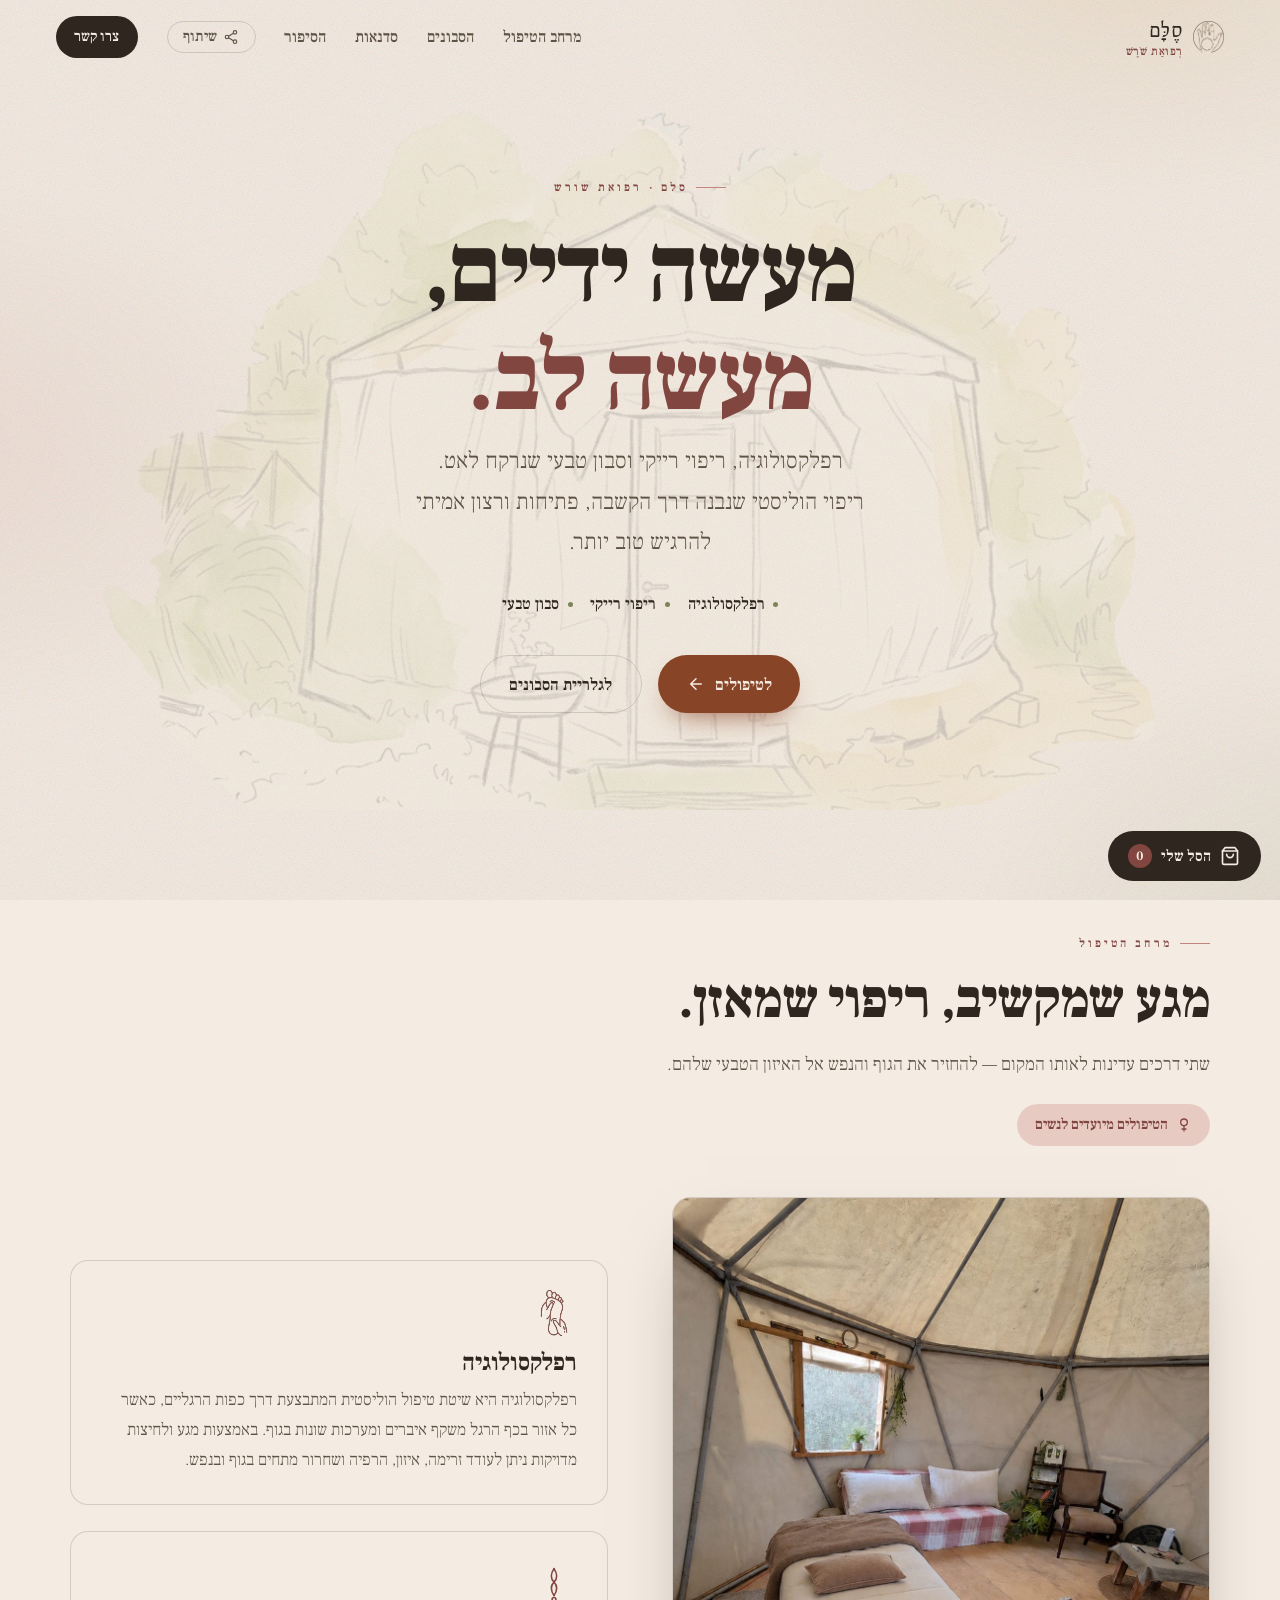
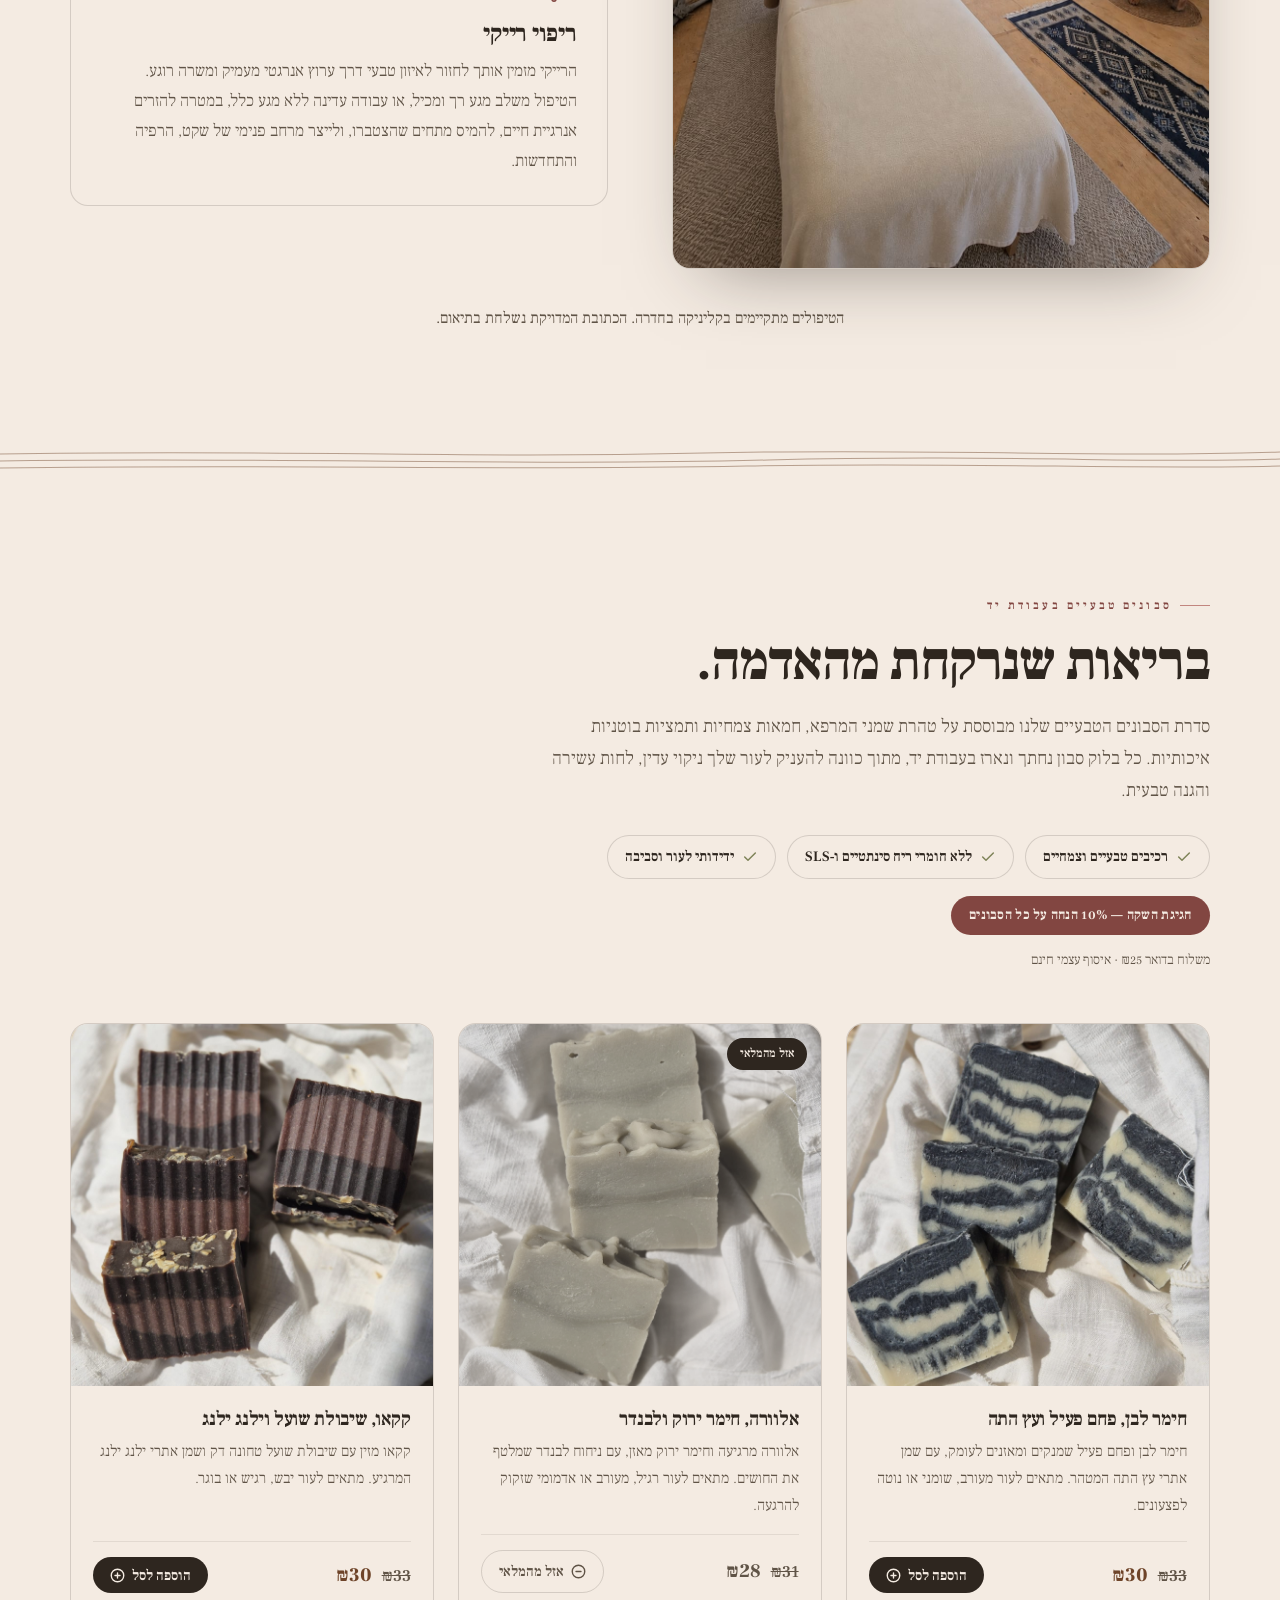
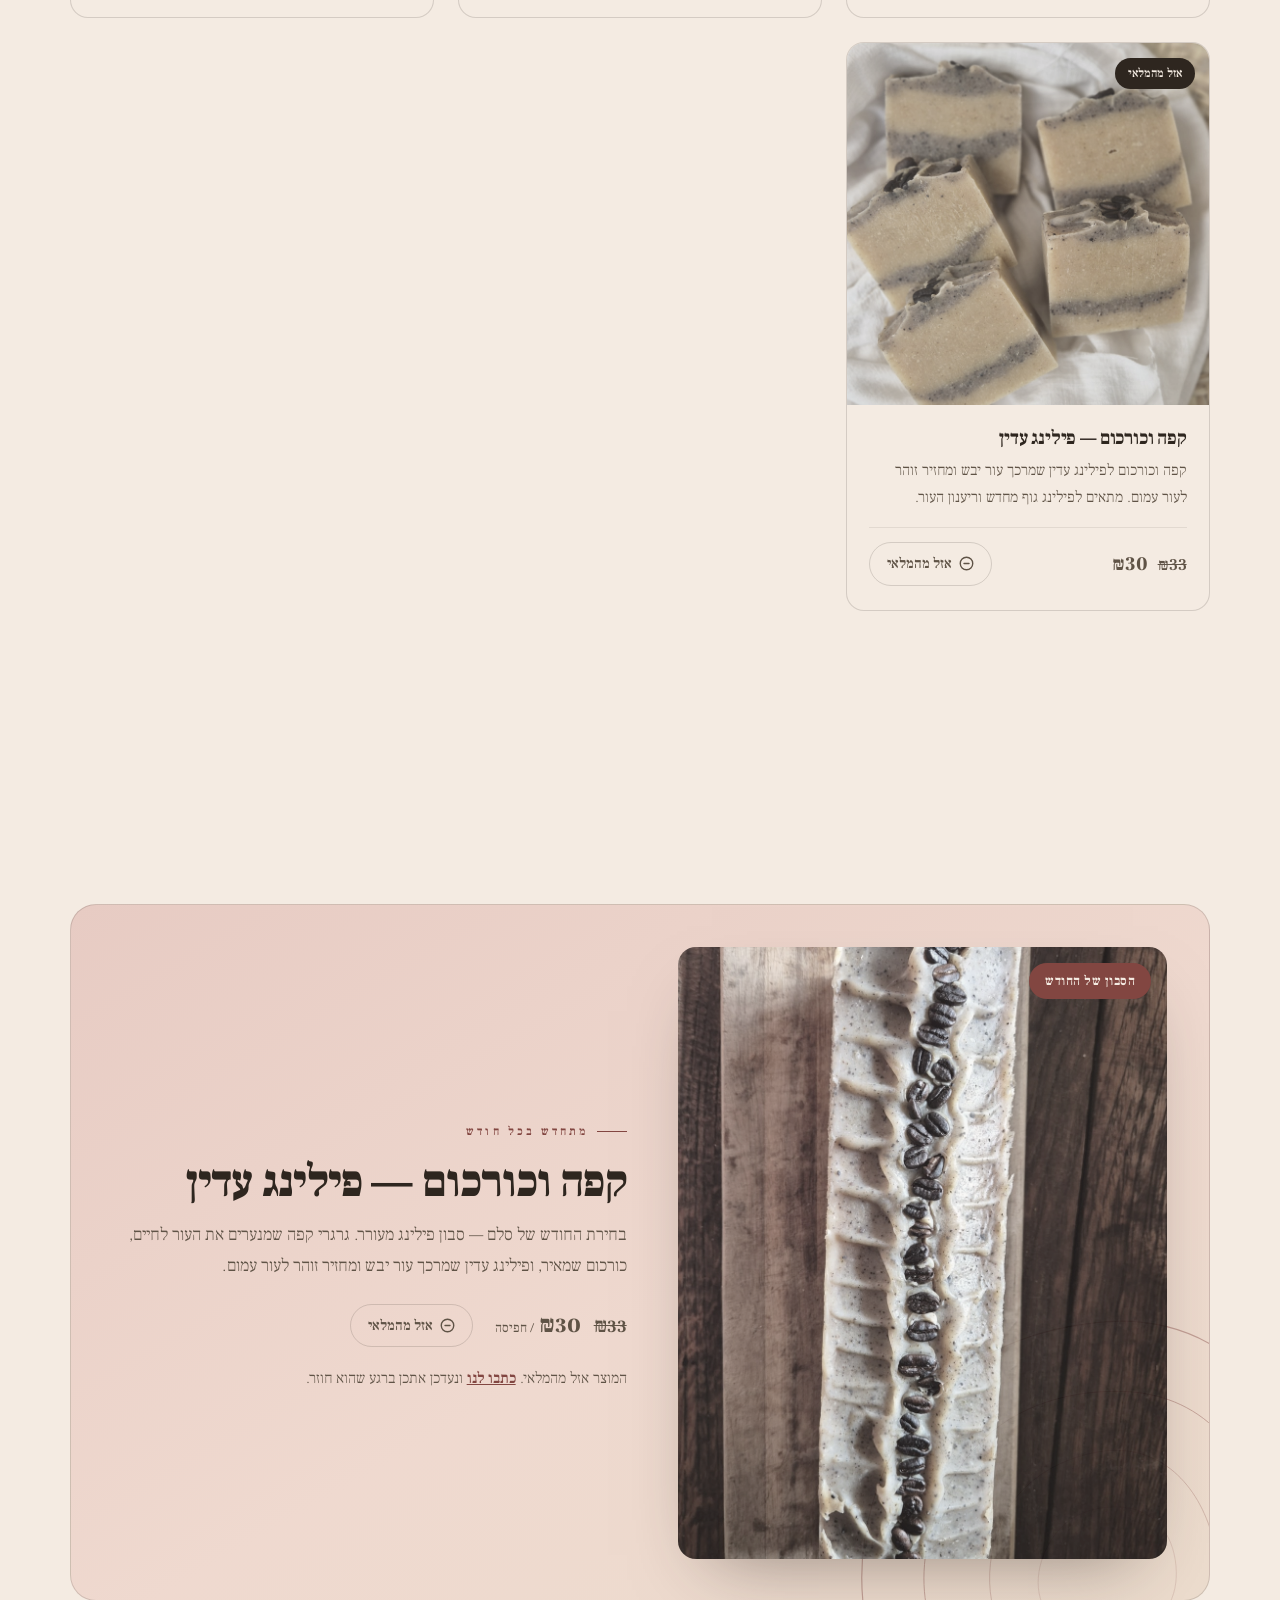
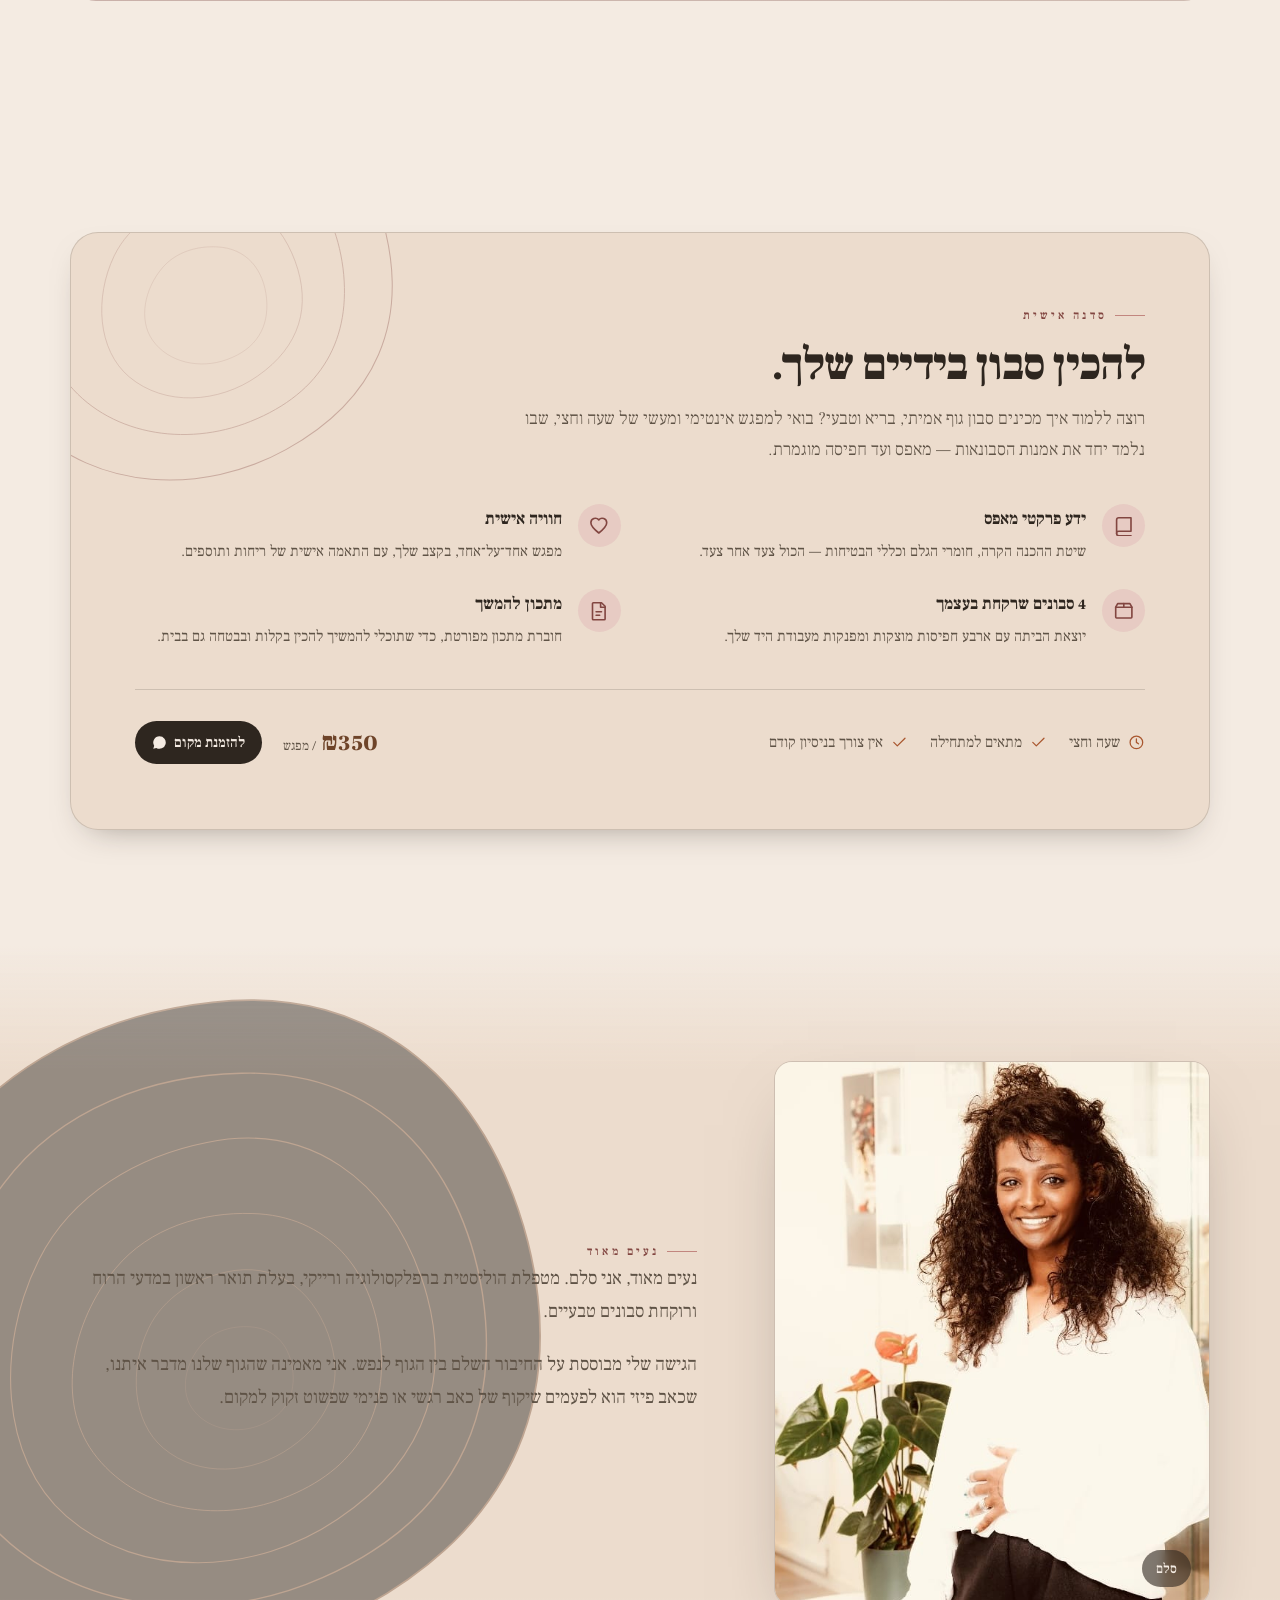
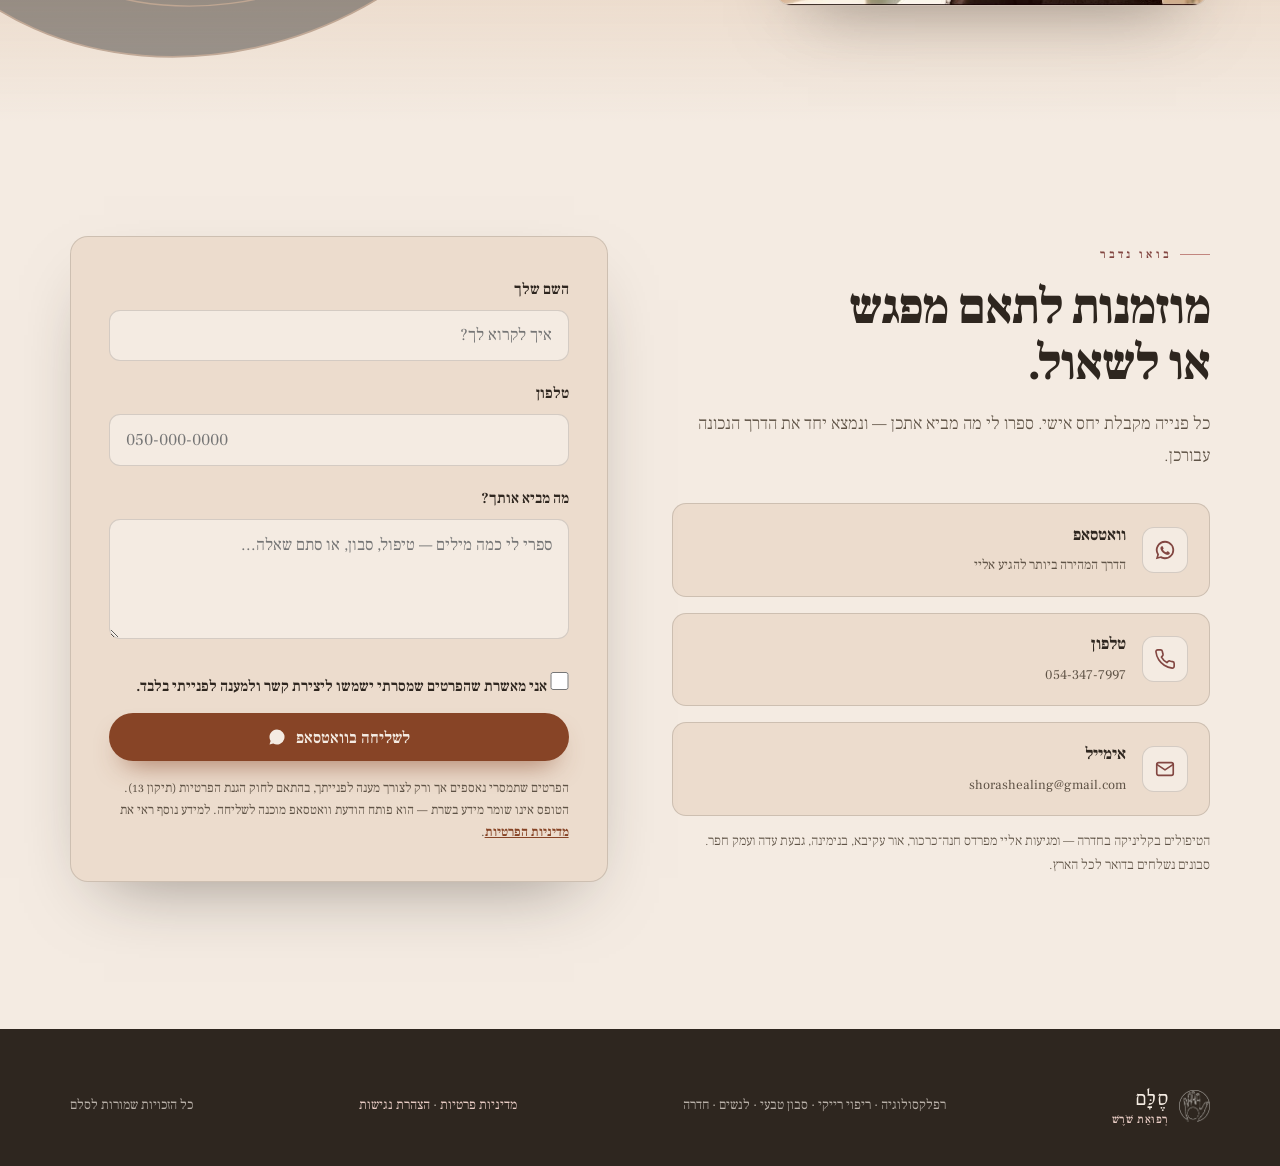
==== commit 560ac0c5: "stock: mark aloe/green clay/lavender sold out Same treatment as coffee-turmeric: sold-out pill, no a" ====
--- a/index.html
+++ b/index.html
@@ -500,12 +500,13 @@
         </div>
       </article>
 
-      <article class="soap reveal" data-delay="1">
-        <div class="soap-img"><img src="images/soap-aloe-green-clay-lavender.jpeg" alt="סבון אלוורה, חימר ירוק ולבנדר" loading="lazy" /></div>
+      <!-- אזל מהמלאי — ראו הערת ההחזרה למכירה אצל קפה וכורכום למטה. -->
+      <article class="soap reveal out-of-stock" data-delay="1">
+        <div class="soap-img"><img src="images/soap-aloe-green-clay-lavender.jpeg" alt="סבון אלוורה, חימר ירוק ולבנדר" loading="lazy" /><span class="pill out">אזל מהמלאי</span></div>
         <div class="soap-body">
           <h3>אלוורה, חימר ירוק ולבנדר</h3>
           <p>אלוורה מרגיעה וחימר ירוק מאזן, עם ניחוח לבנדר שמלטף את החושים. מתאים לעור רגיל, מעורב או אדמומי שזקוק להרגעה.</p>
-          <div class="soap-foot"><div class="price"><s class="was">₪31</s> ₪28</div><button class="buy" data-id="aloe-green-clay-lavender" data-price="28" data-soap="אלוורה, חימר ירוק ולבנדר">הוספה לסל<svg width="15" height="15" viewBox="0 0 24 24" fill="none" stroke="currentColor" stroke-width="2.2" stroke-linecap="round"><circle cx="12" cy="12" r="10"/><path d="M12 8v8M8 12h8"/></svg></button></div>
+          <div class="soap-foot"><div class="price"><s class="was">₪31</s> ₪28</div><span class="sold-out"><svg viewBox="0 0 24 24" fill="none" stroke="currentColor" stroke-width="2.2" stroke-linecap="round"><circle cx="12" cy="12" r="10"/><path d="M8 12h8"/></svg>אזל מהמלאי</span></div>
         </div>
       </article>
 
@@ -827,7 +828,7 @@
       "description": "אלוורה מרגיעה וחימר ירוק מאזן, עם ניחוח לבנדר שמלטף את החושים. מתאים לעור רגיל, מעורב או אדמומי שזקוק להרגעה.",
       "image": "https://yonatanmost-commits.github.io/selam-site/images/soap-aloe-green-clay-lavender.jpeg",
       "brand": { "@type": "Brand", "name": "סלם · רפואת שורש" },
-      "offers": { "@type": "Offer", "price": "28", "priceCurrency": "ILS", "availability": "https://schema.org/InStock", "url": "https://yonatanmost-commits.github.io/selam-site/#shop" }
+      "offers": { "@type": "Offer", "price": "28", "priceCurrency": "ILS", "availability": "https://schema.org/OutOfStock", "url": "https://yonatanmost-commits.github.io/selam-site/#shop" }
     },
     {
       "@type": "Product",
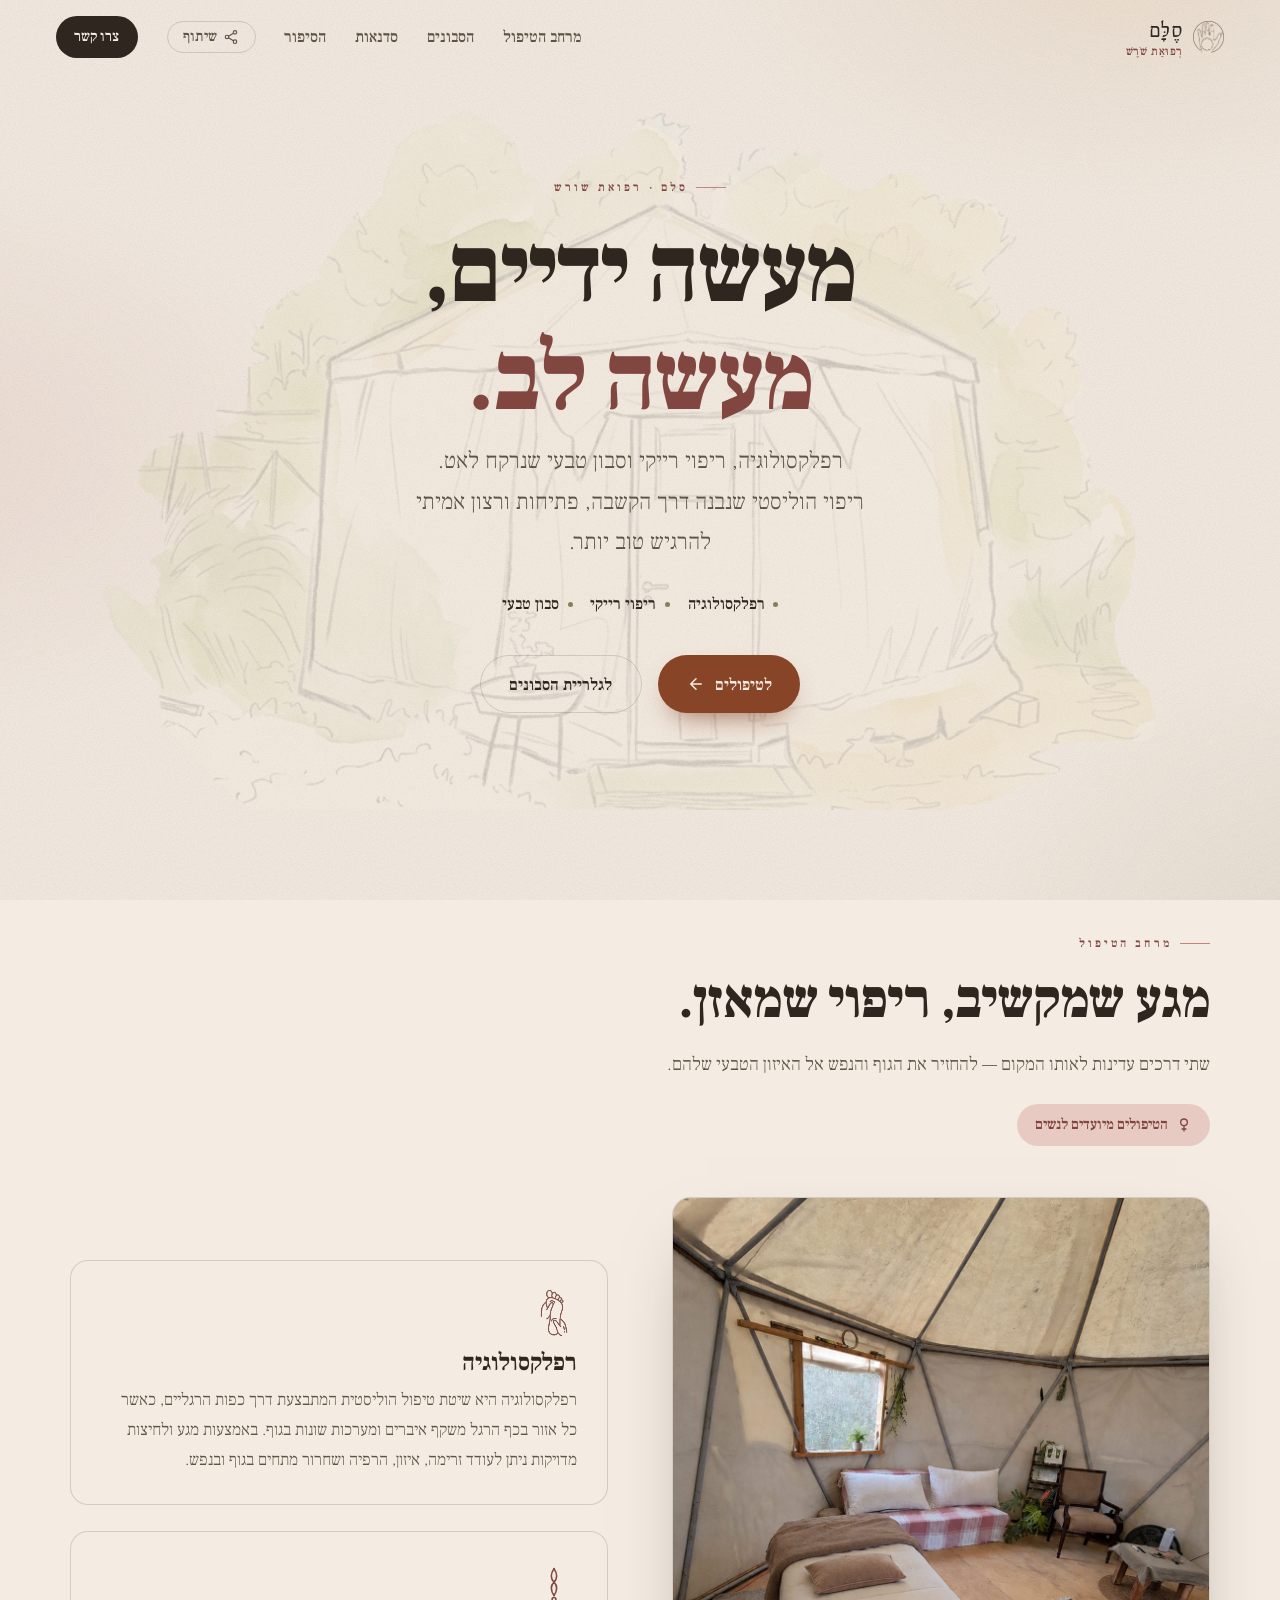
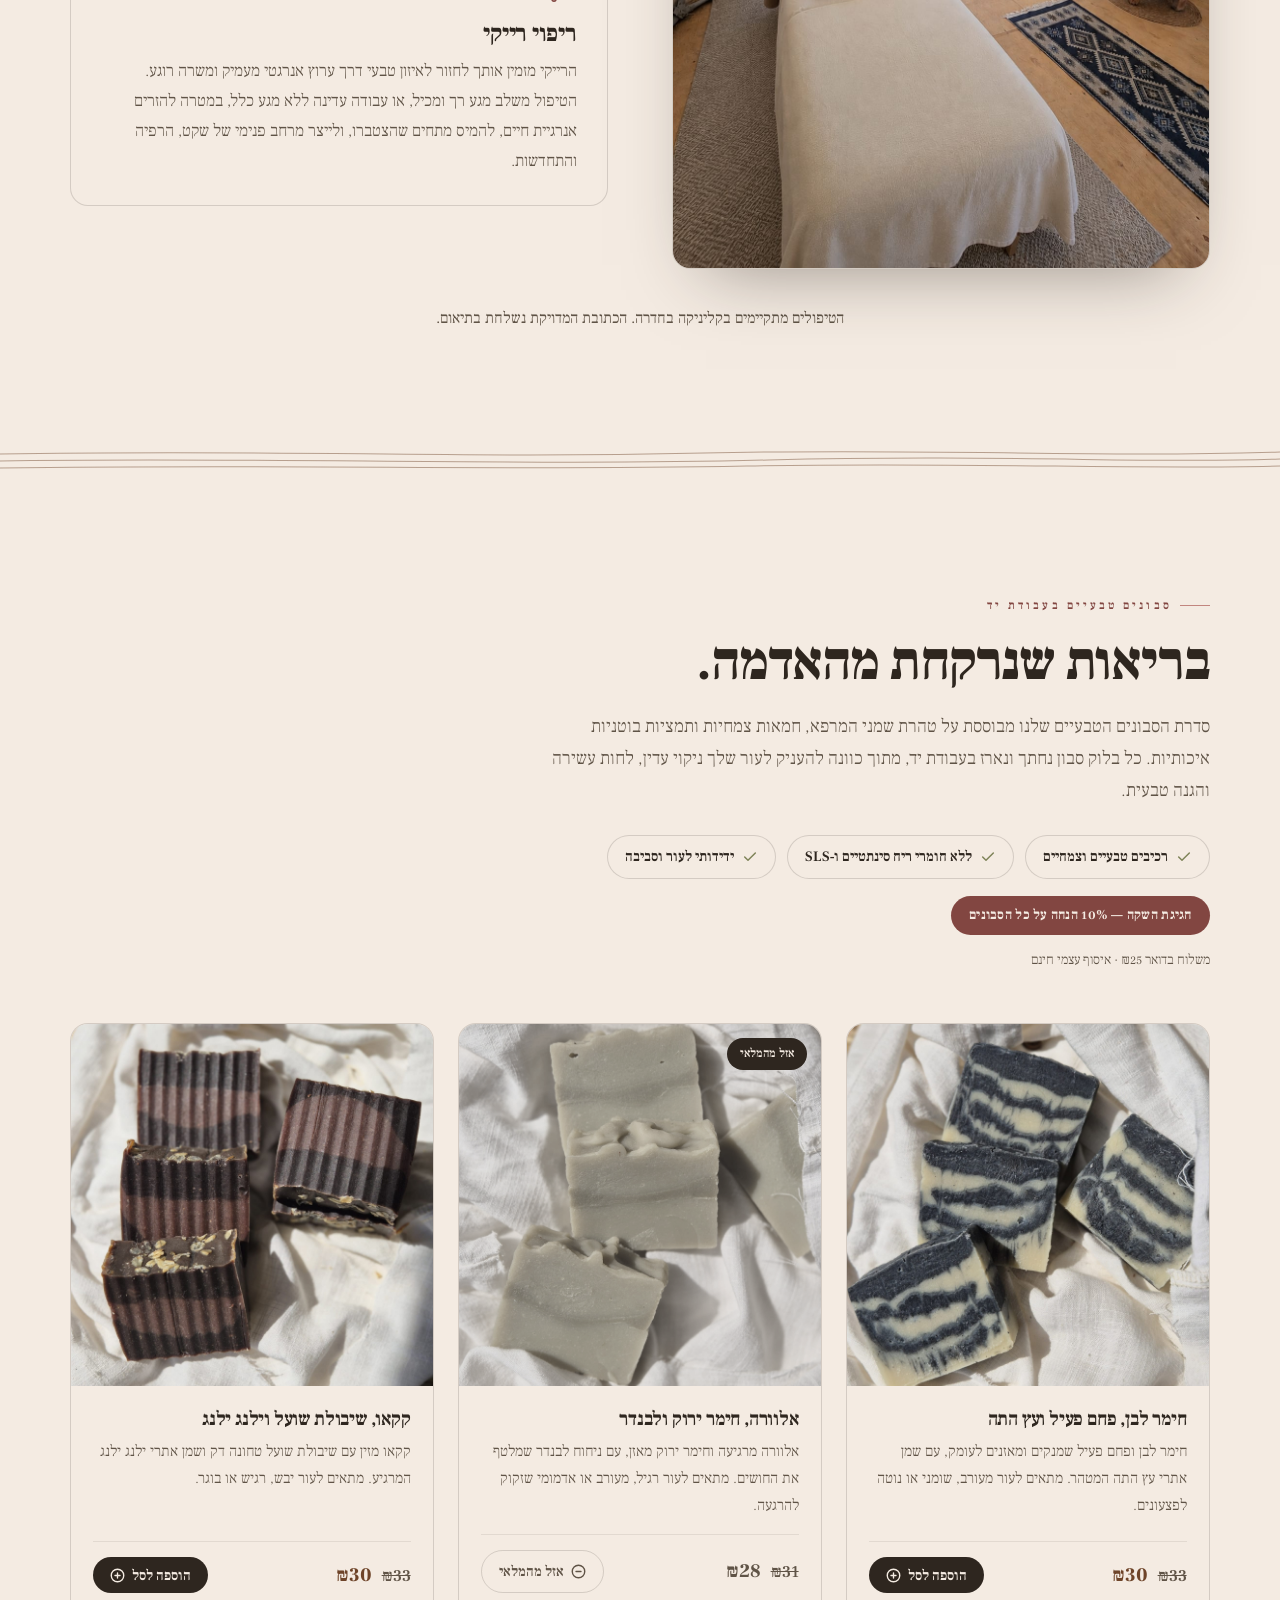
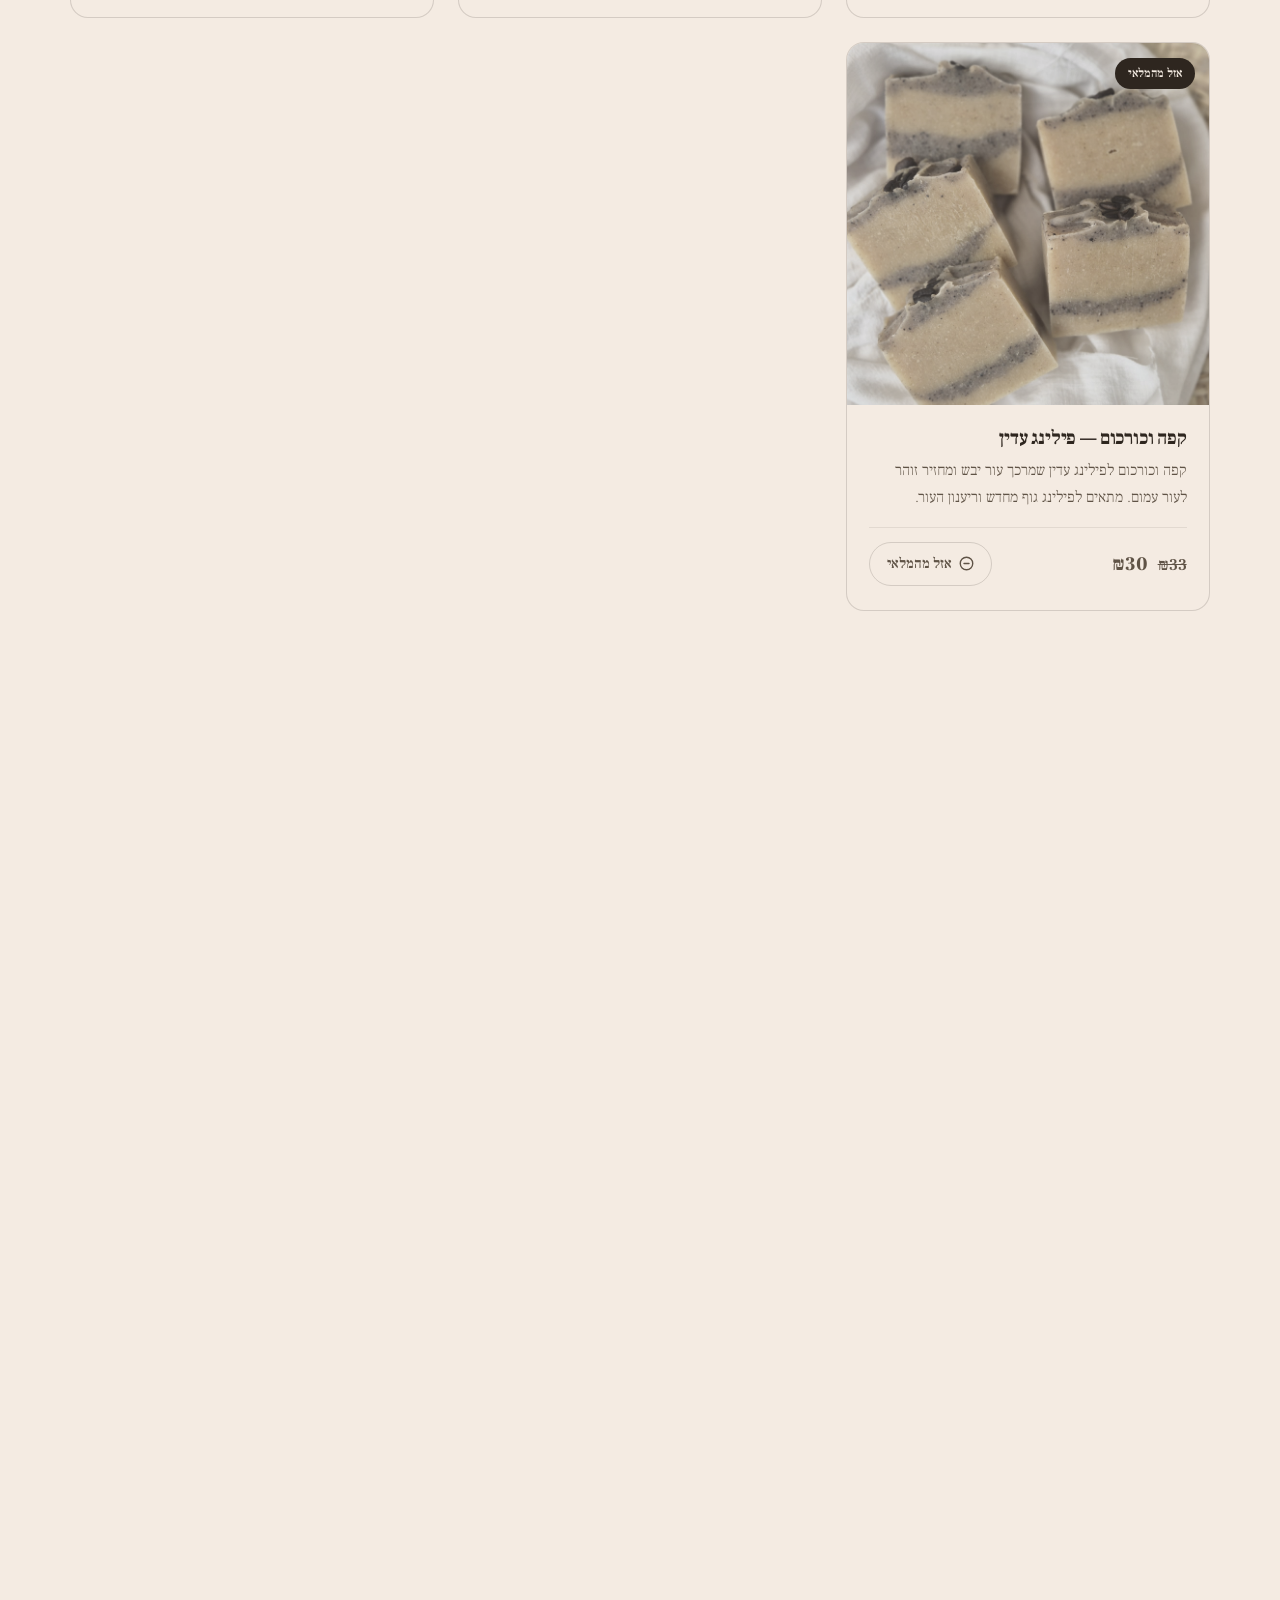
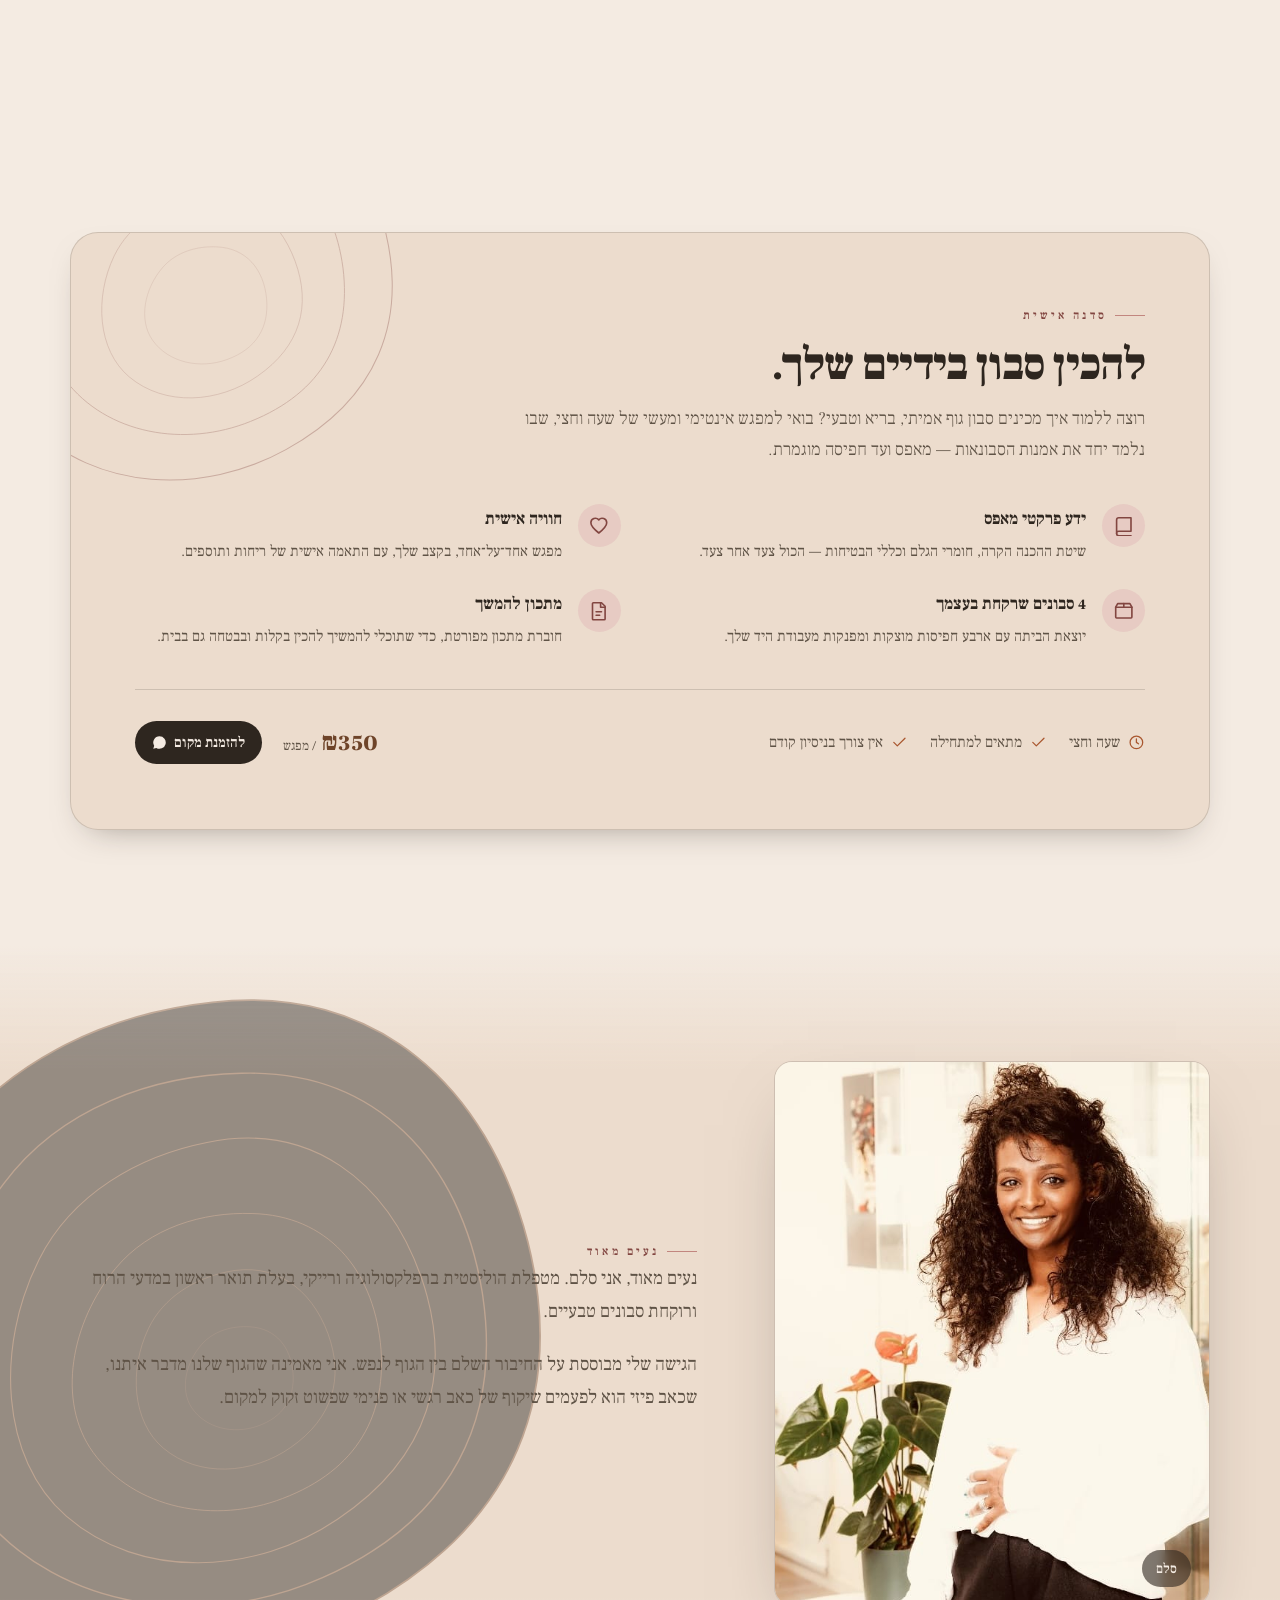
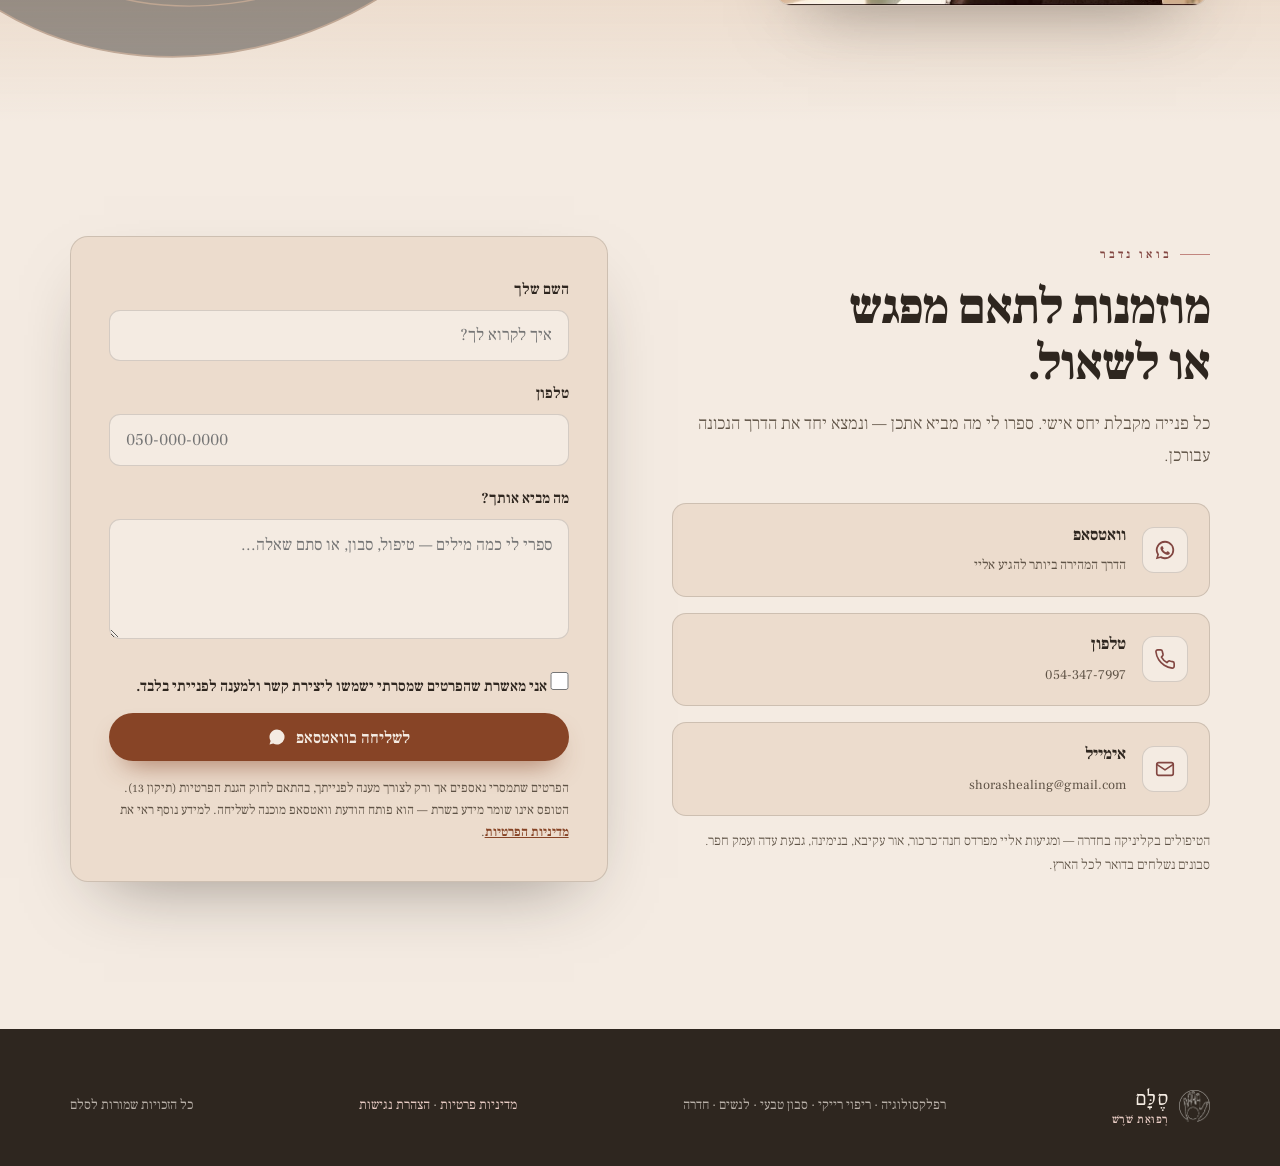
==== commit ecf2425c: "fix: the empty cart pill would not hide cart.js sets pill.hidden = true on an empty cart, but the br" ====
--- a/index.html
+++ b/index.html
@@ -57,6 +57,10 @@
   }
 
   *{ margin:0; padding:0; box-sizing:border-box; }
+  /* The browser's own [hidden]{display:none} loses to any author display: rule
+     (e.g. .cart-pill's inline-flex), so cart.js toggling .hidden would do nothing.
+     Restate it here, in author scope, where it wins. */
+  [hidden]{ display:none !important; }
   html{ scroll-behavior:smooth; overflow-x:clip; }
   body{
     font-family:"Frank Ruhl Libre", serif;
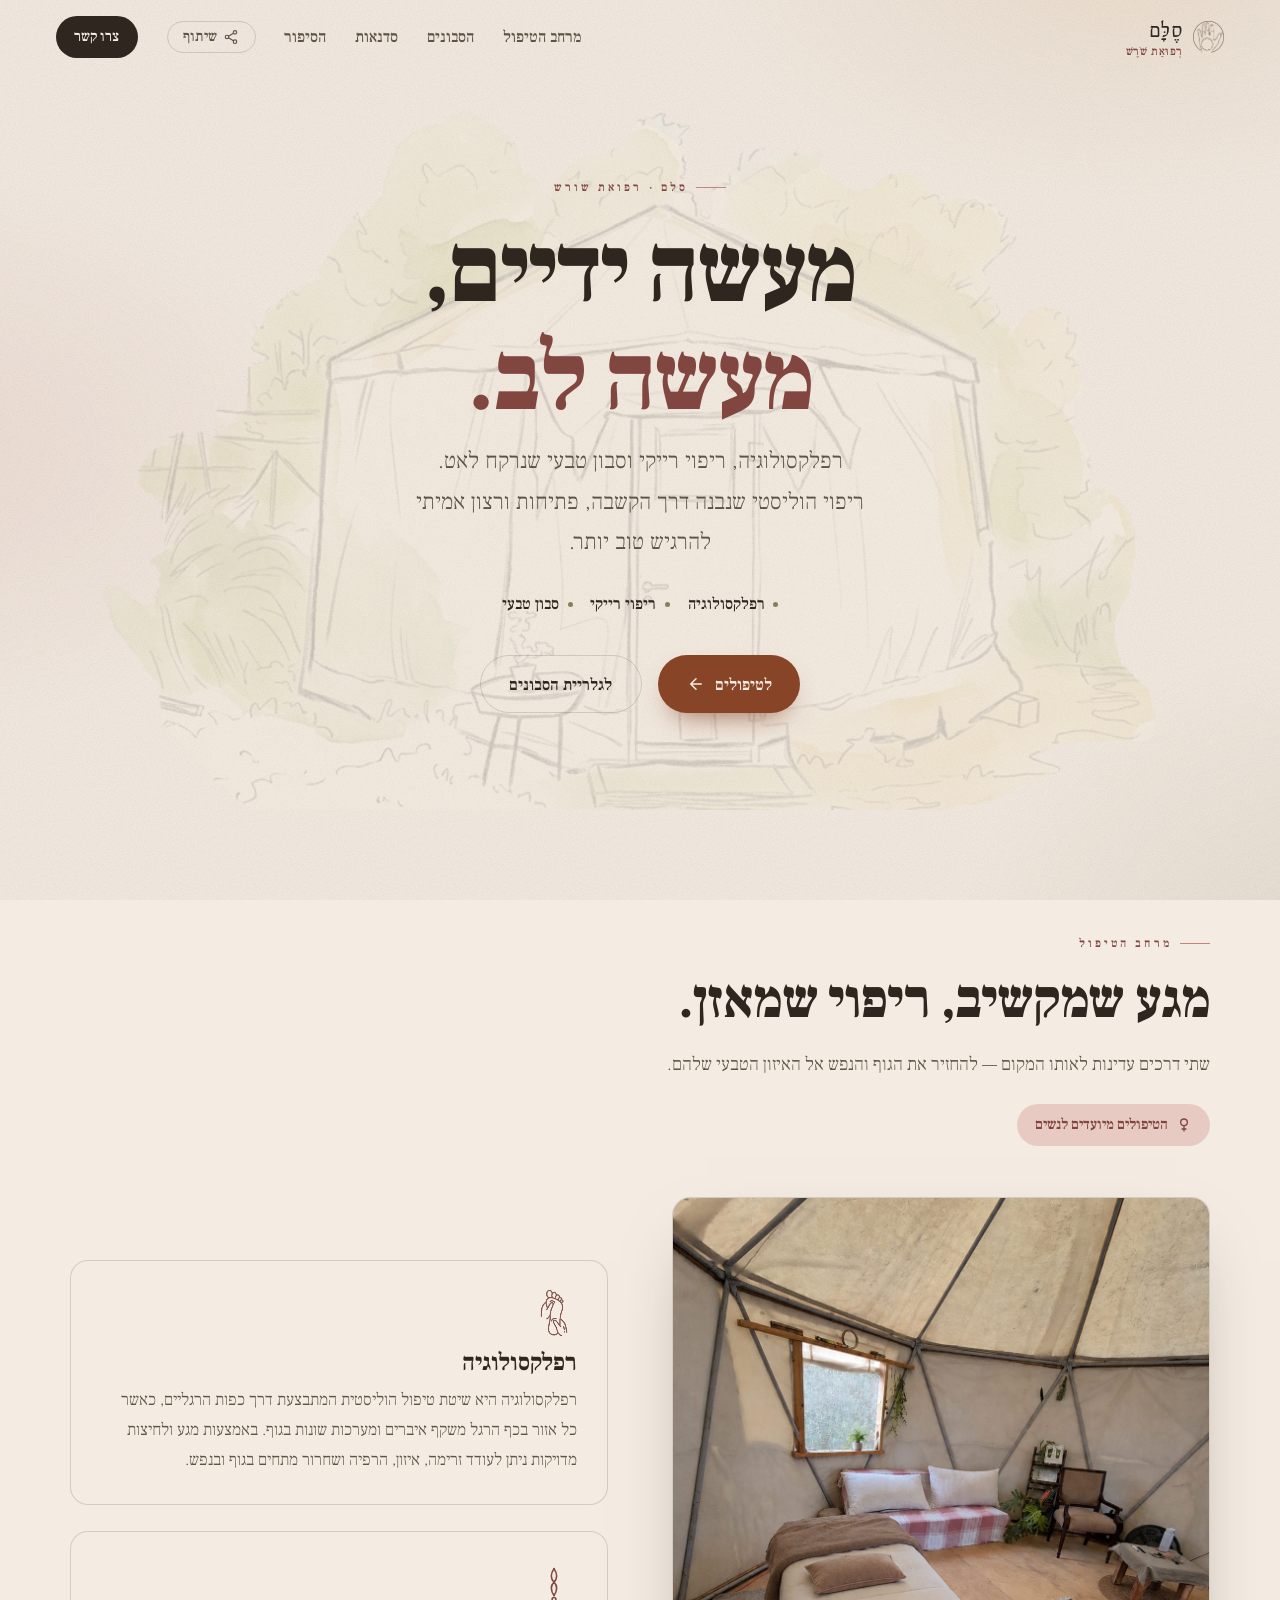
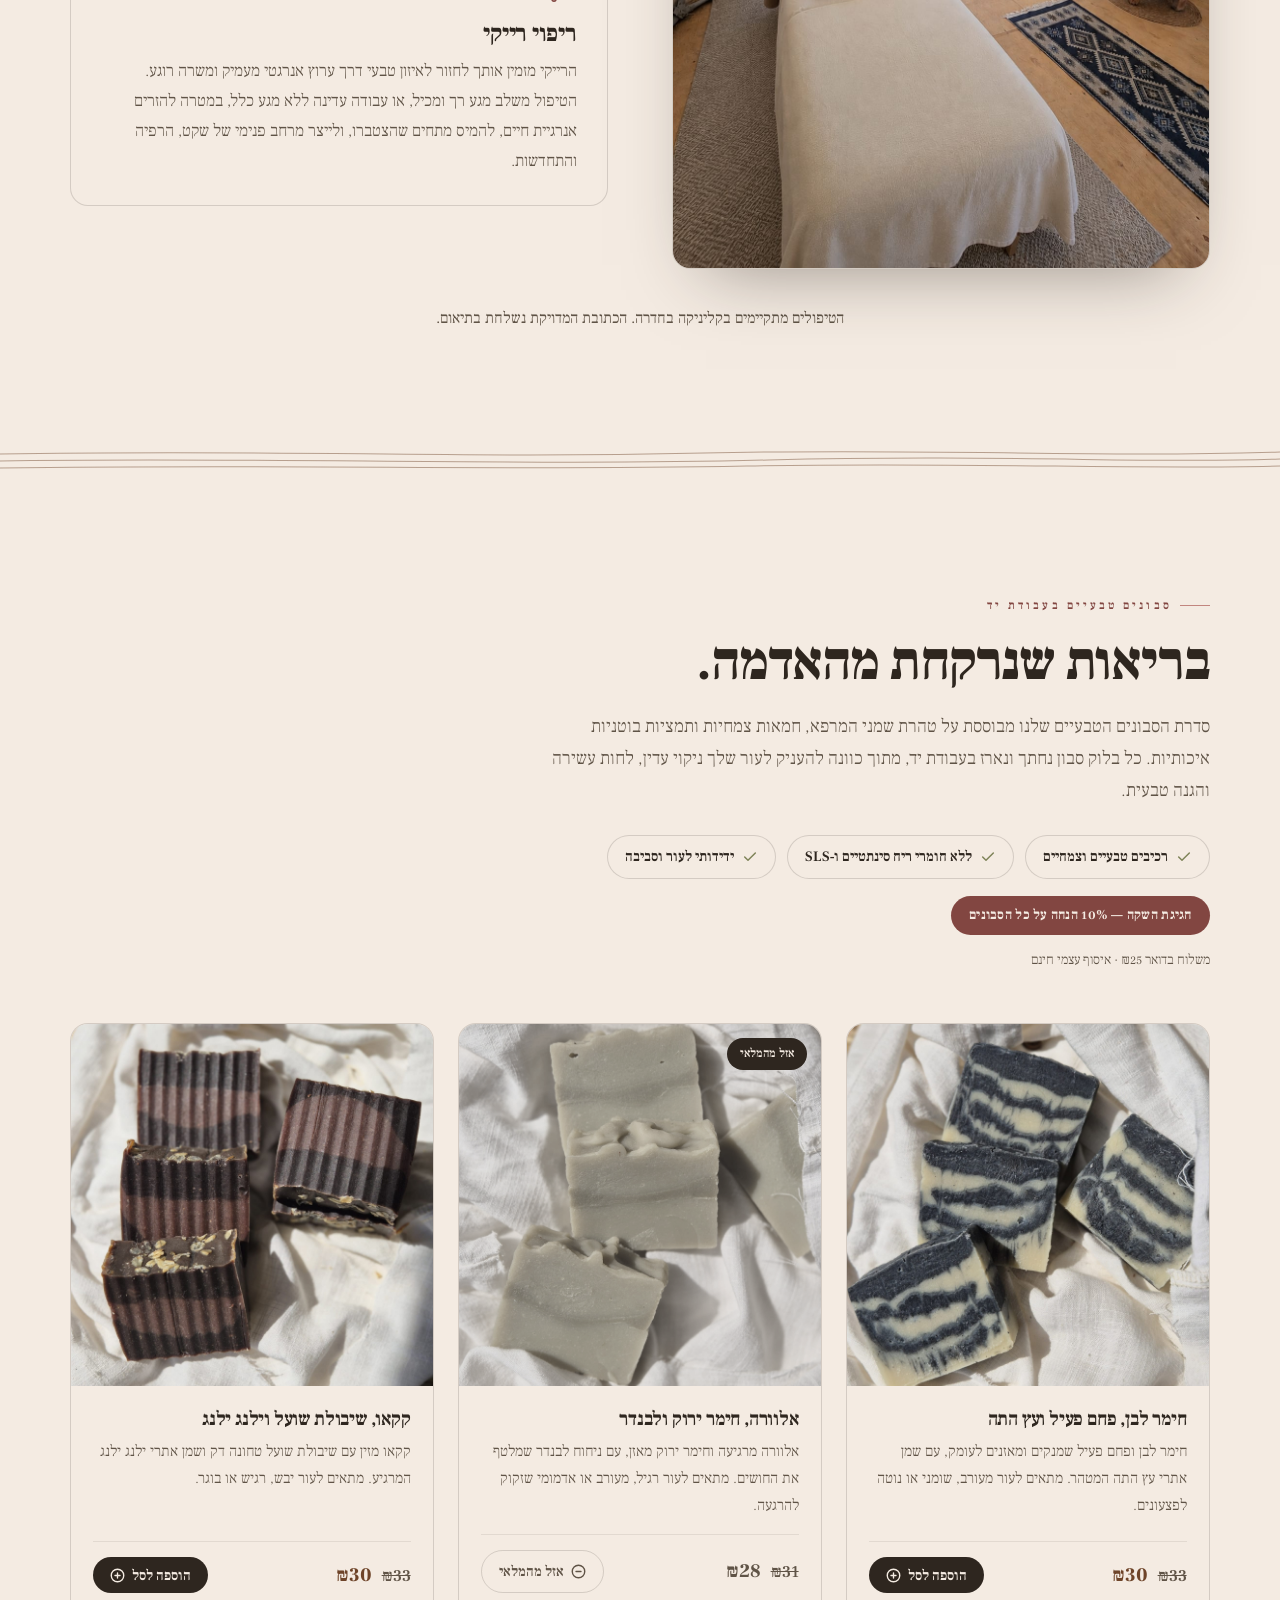
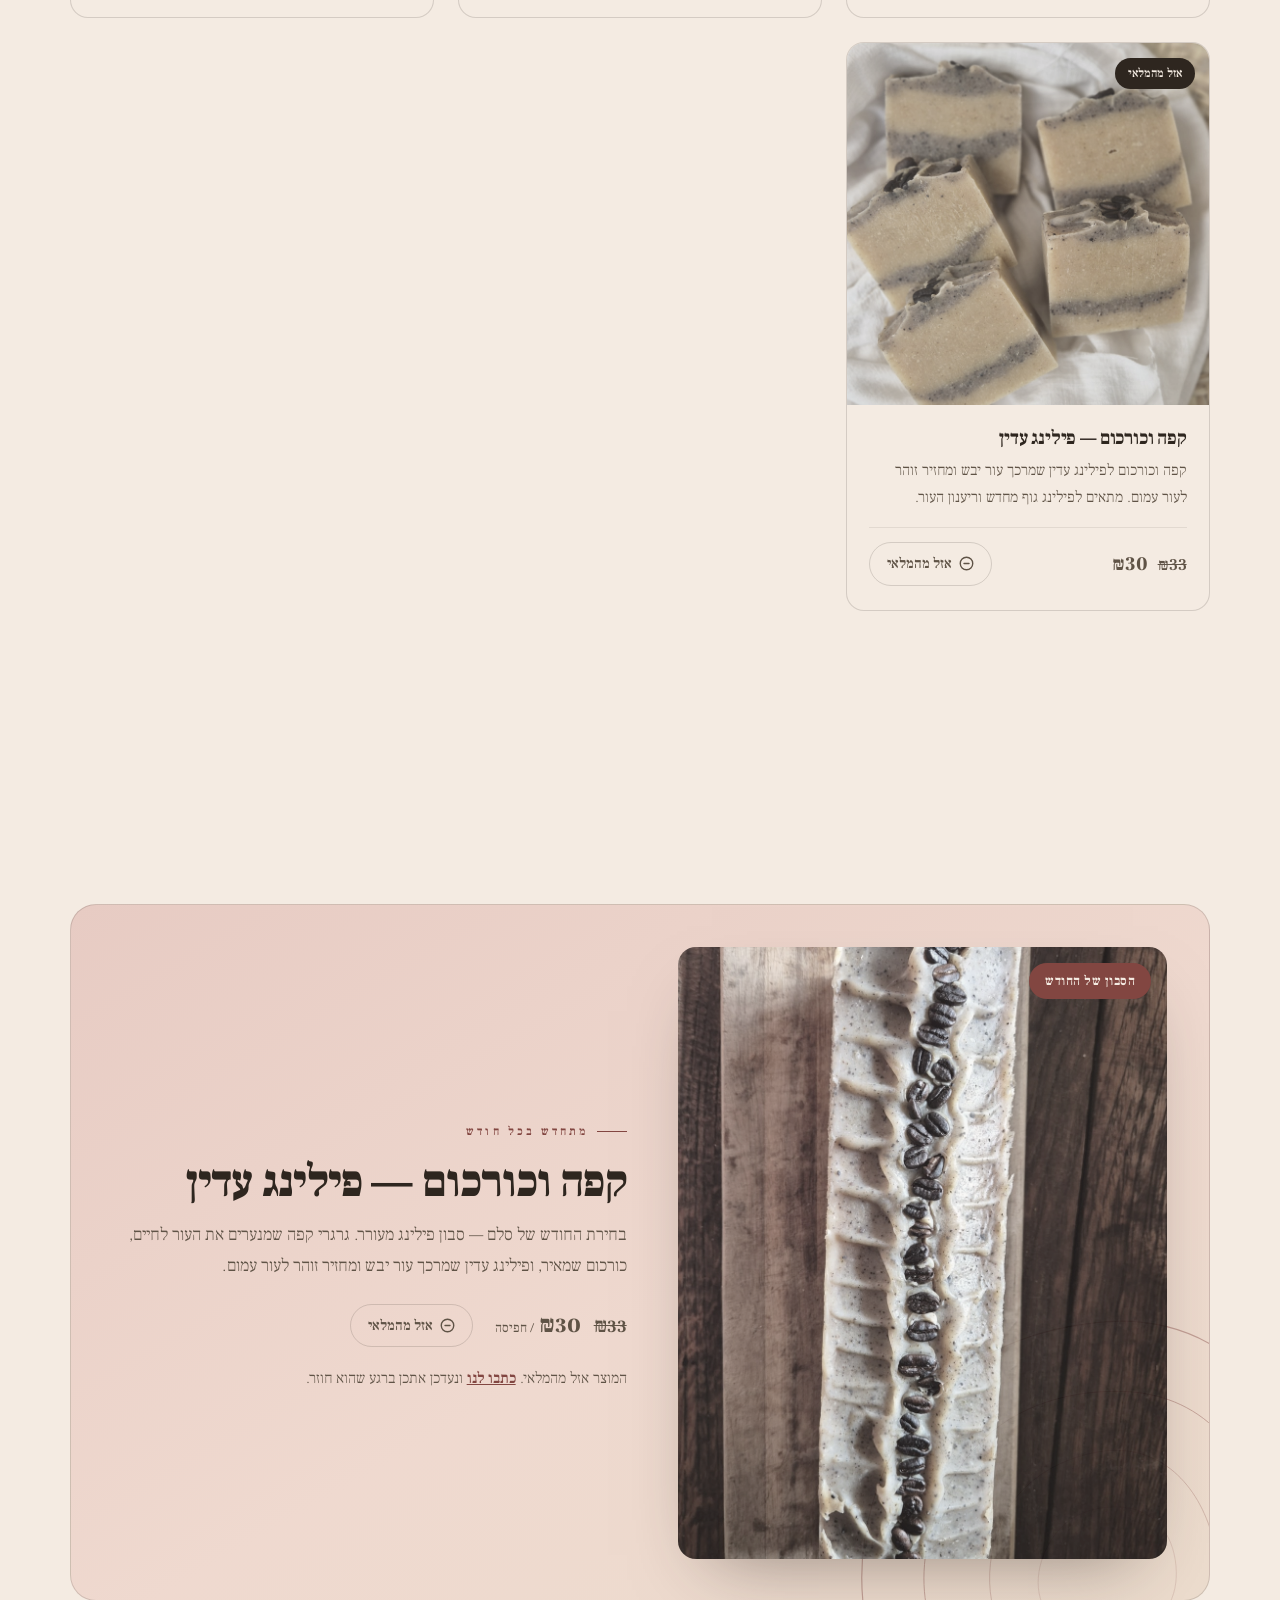
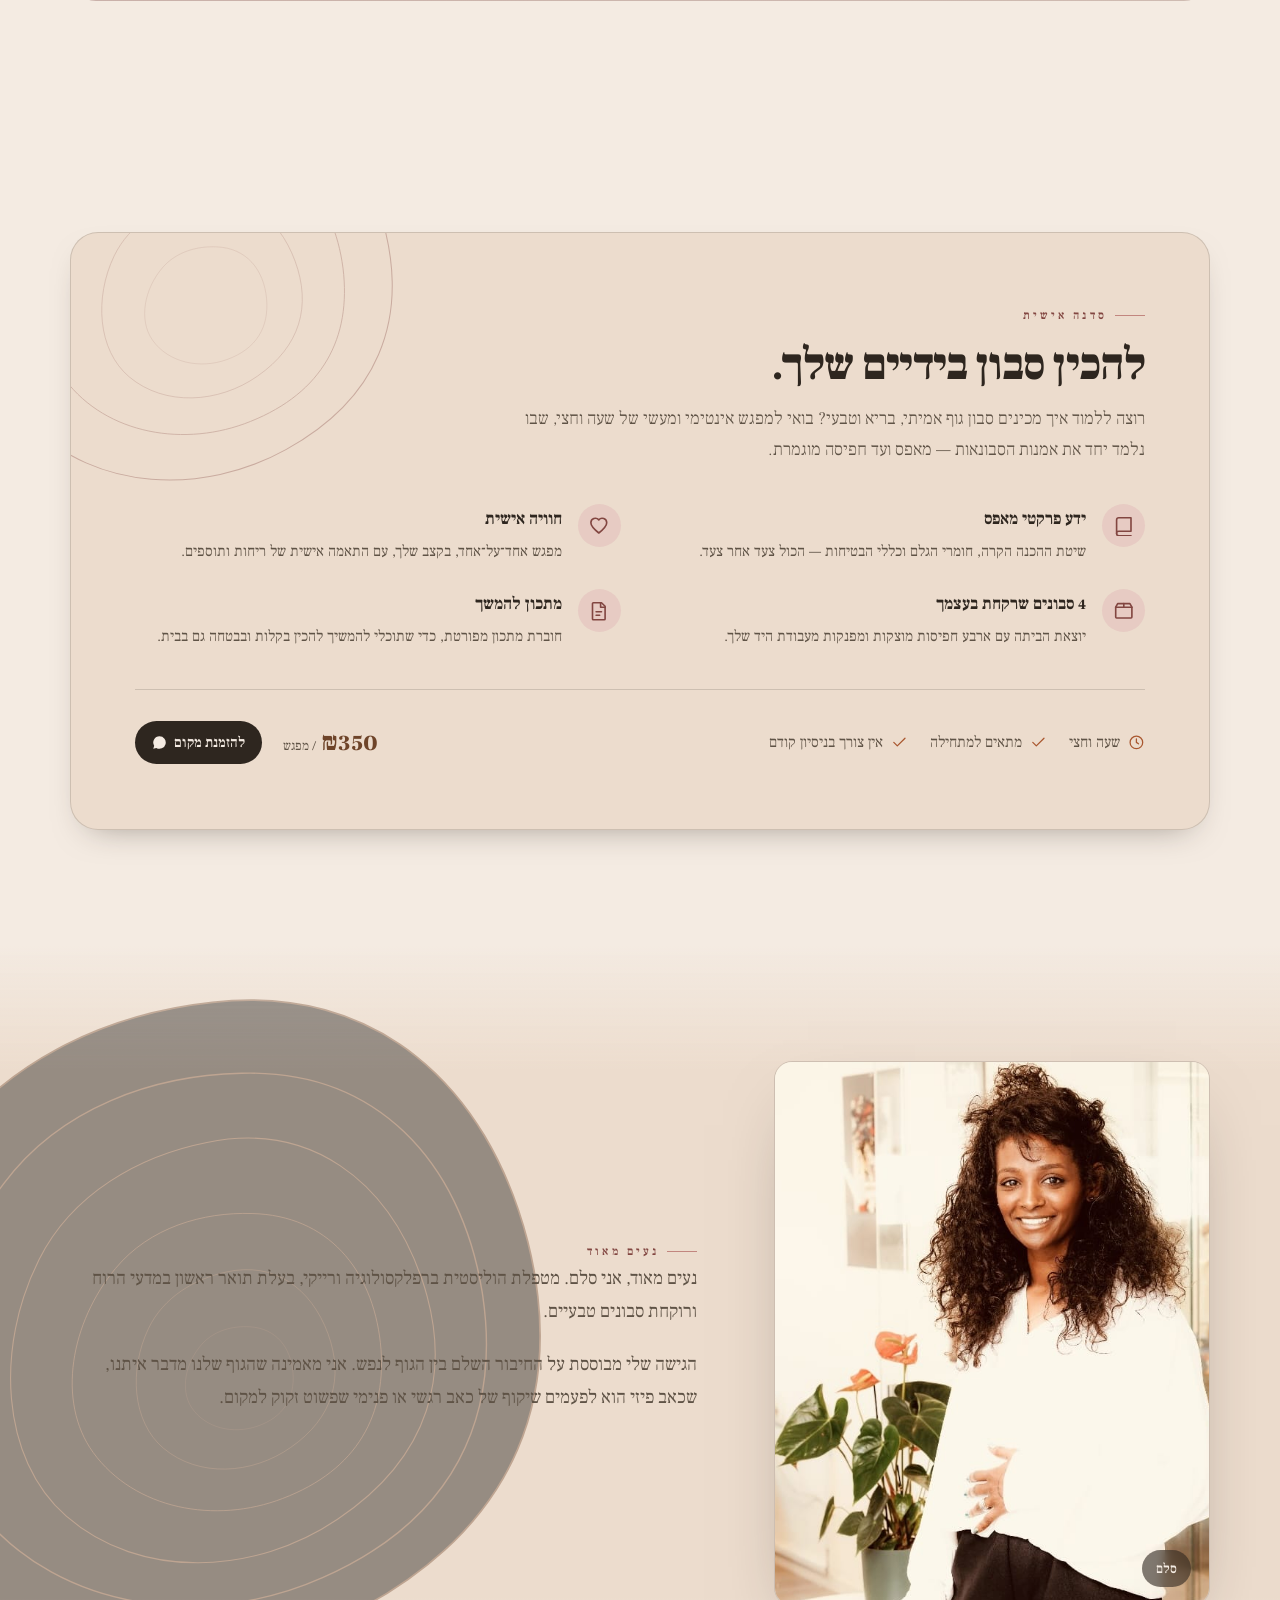
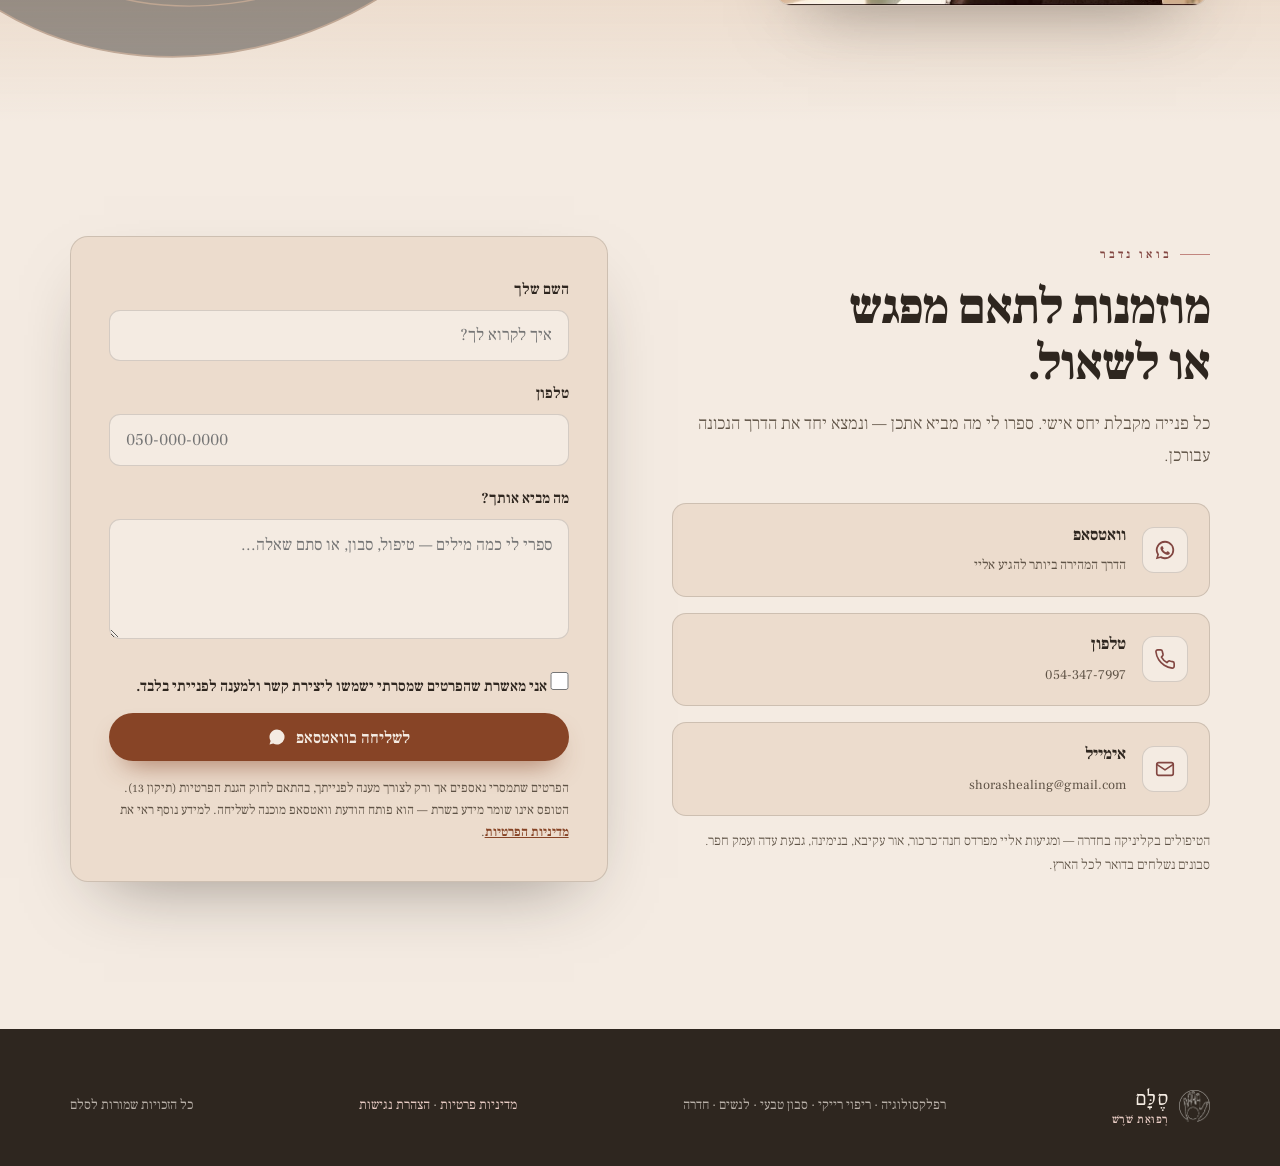
==== commit 5b0092b0: "fix: orders from inside TikTok/Instagram could never reach WhatsApp A customer opened the site from " ====
--- a/index.html
+++ b/index.html
@@ -382,6 +382,12 @@
     border-top:1px solid var(--line); font-size:1.05rem; color:var(--espresso); }
   .cart-total b{ font-weight:900; font-size:1.35rem; color:var(--cacao); }
   .cart-checkout{ width:100%; justify-content:center; margin-top:1rem; }
+  .cart-inapp{ margin-top:1rem; padding:.9rem 1rem; border:1px solid var(--line); border-radius:12px; background:var(--paper-2); color:var(--ink-soft); font-size:.92rem; line-height:1.6; }
+  .cart-inapp b{ color:var(--espresso); font-weight:600; }
+  .cart-inapp ol{ margin:.5rem 1.2rem 0 0; display:grid; gap:.5rem; }
+  .cart-inapp a{ color:var(--rose-deep); font-weight:600; }
+  .cart-copy{ display:flex; margin-top:.5rem; padding:.5rem 1.2rem; font-size:.92rem; }
+  .cart-msg{ width:100%; margin-top:.7rem; padding:.6rem .7rem; border:1px solid var(--line); border-radius:8px; background:var(--paper); color:var(--espresso); font:inherit; font-size:.85rem; resize:none; }
   .cart-pay-note{ margin-top:.7rem; text-align:center; color:var(--ink-soft); font-size:.85rem; }
 
   @media(prefers-reduced-motion:reduce){ .reveal{ opacity:1; transform:none; } html{ scroll-behavior:auto; } *{ animation-duration:.001ms !important; transition-duration:.001ms !important; } }
@@ -714,6 +720,15 @@
   </fieldset>
   <div id="cartTotalRow" class="cart-total"><span>סה"כ</span><b id="cartTotal">₪0</b></div>
   <button id="cartCheckout" class="btn btn-primary cart-checkout">השלמת ההזמנה בוואטסאפ</button>
+  <div id="cartInApp" class="cart-inapp" hidden>
+    <p><b>האפליקציה שבה נפתח האתר (כמו טיקטוק או אינסטגרם) לא מאפשרת לעבור מכאן לוואטסאפ.</b> הסל שמור — אפשר להמשיך כך:</p>
+    <ol>
+      <li>לפתוח את האתר בדפדפן: תפריט <b>⋯</b> למעלה ← <b>פתיחה בדפדפן</b>. הסל יעבור איתכן.</li>
+      <li>או להעתיק את ההזמנה ולשלוח אותה בוואטסאפ ל־<a href="tel:+972543477997" dir="ltr">054-347-7997</a>
+        <button id="cartCopy" type="button" class="btn btn-ghost cart-copy">העתקת ההזמנה</button></li>
+    </ol>
+    <textarea id="cartMsg" class="cart-msg" readonly rows="5" aria-label="פרטי ההזמנה"></textarea>
+  </div>
   <p class="cart-pay-note">התשלום בביט או בפייבוקס לאחר אישור ההזמנה.</p>
 </aside>
 <script src="cart.js" defer></script>
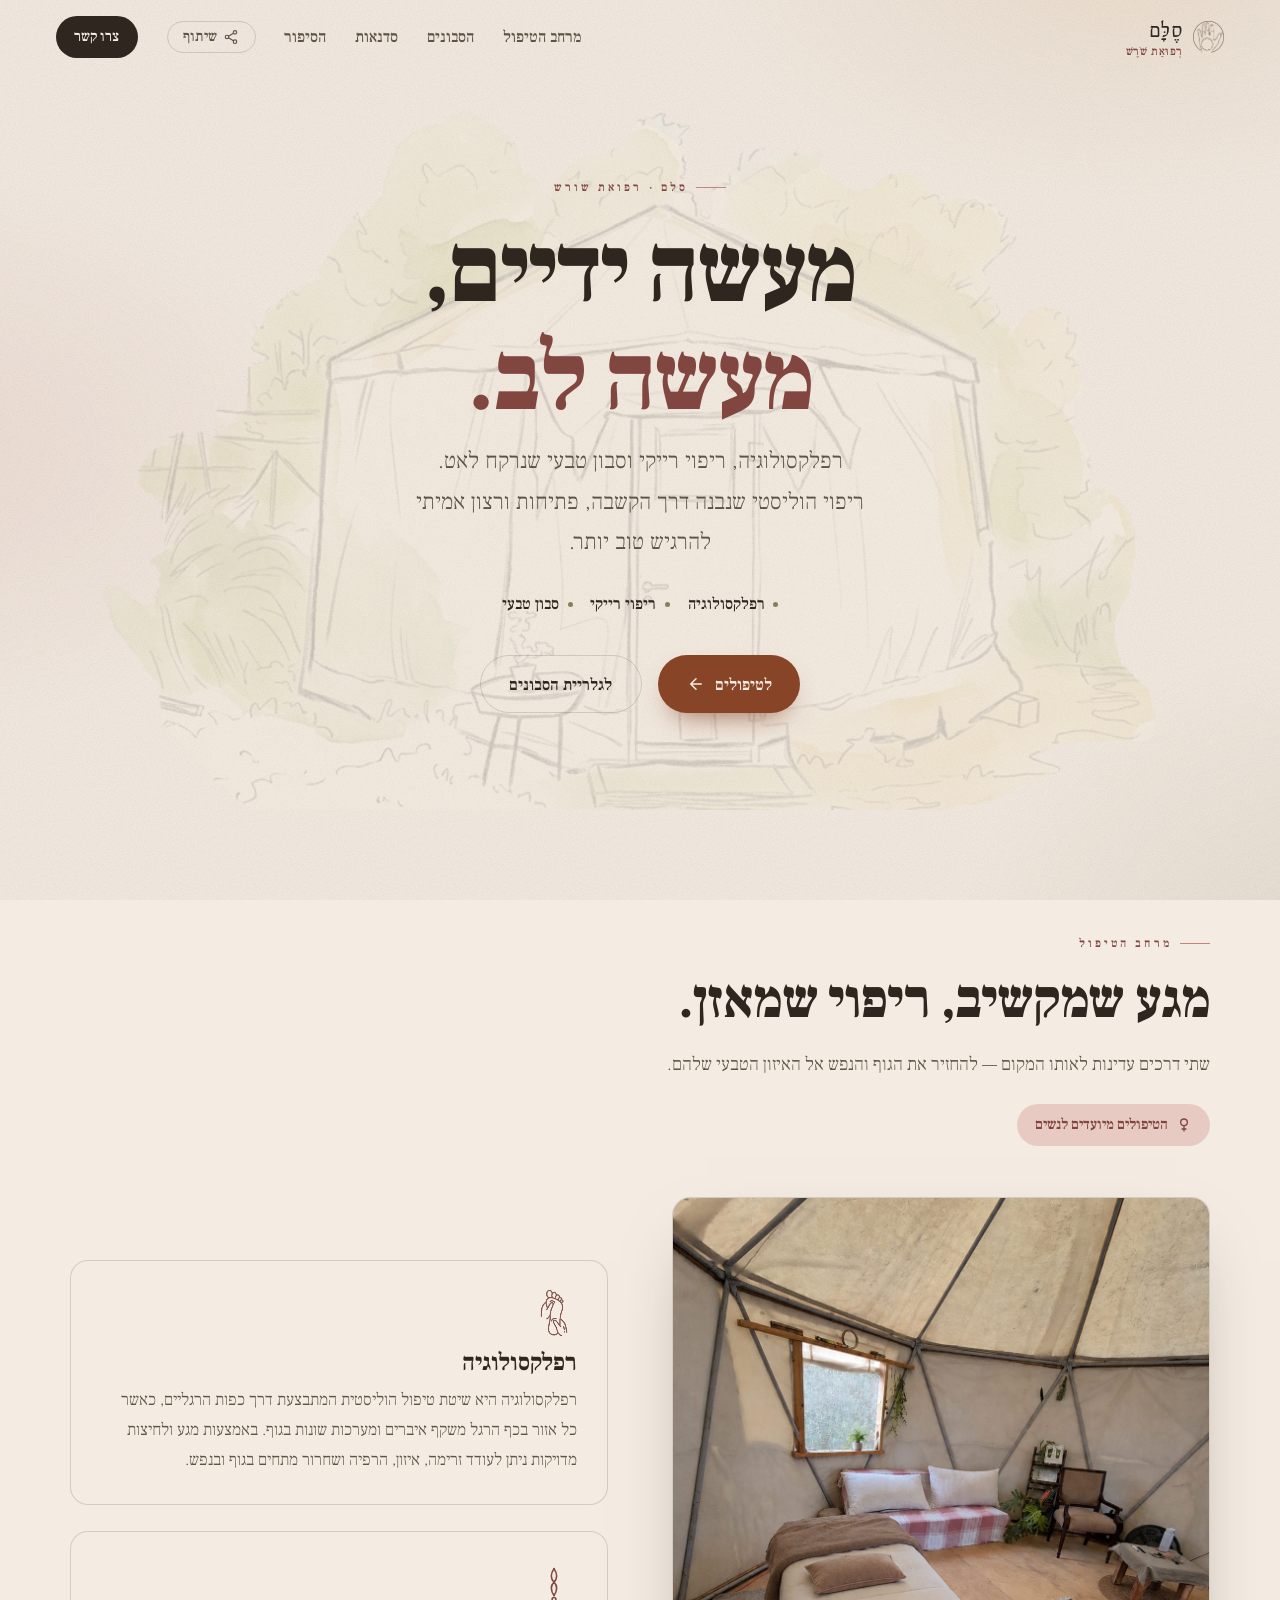
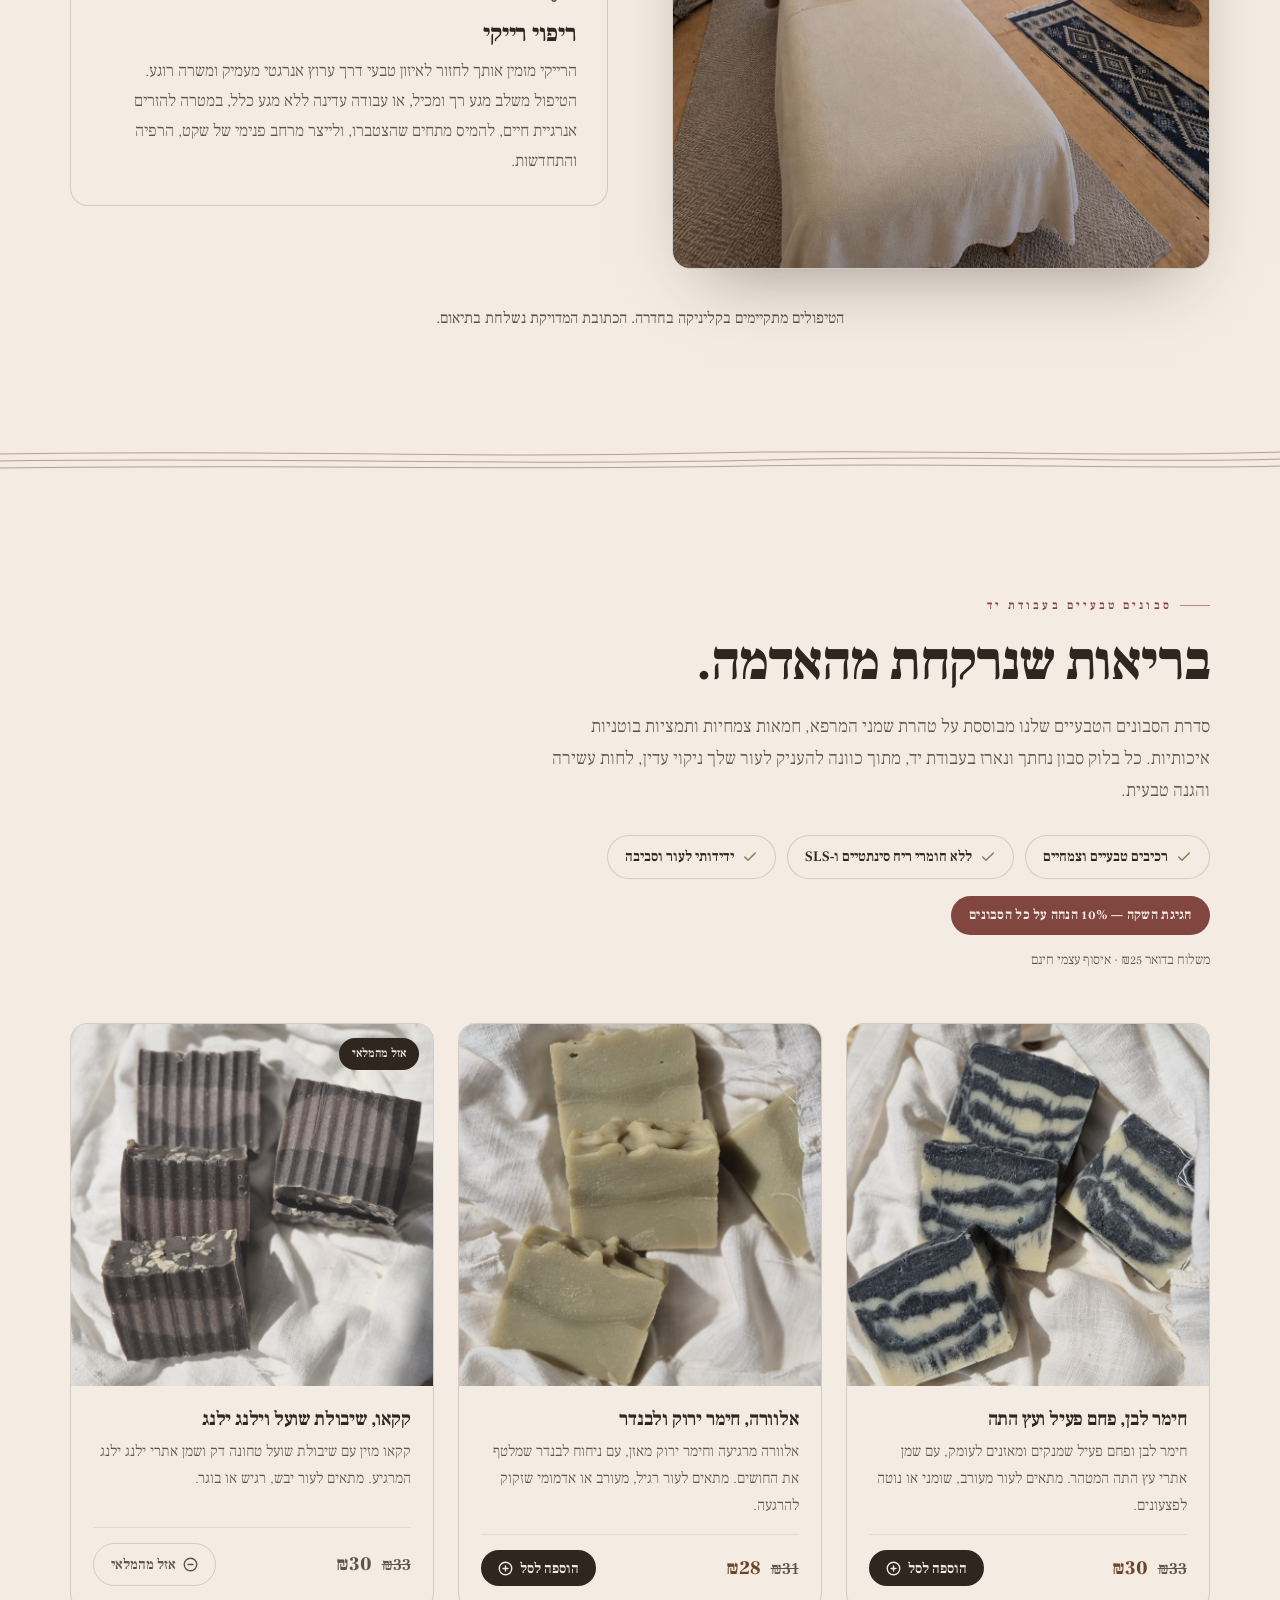
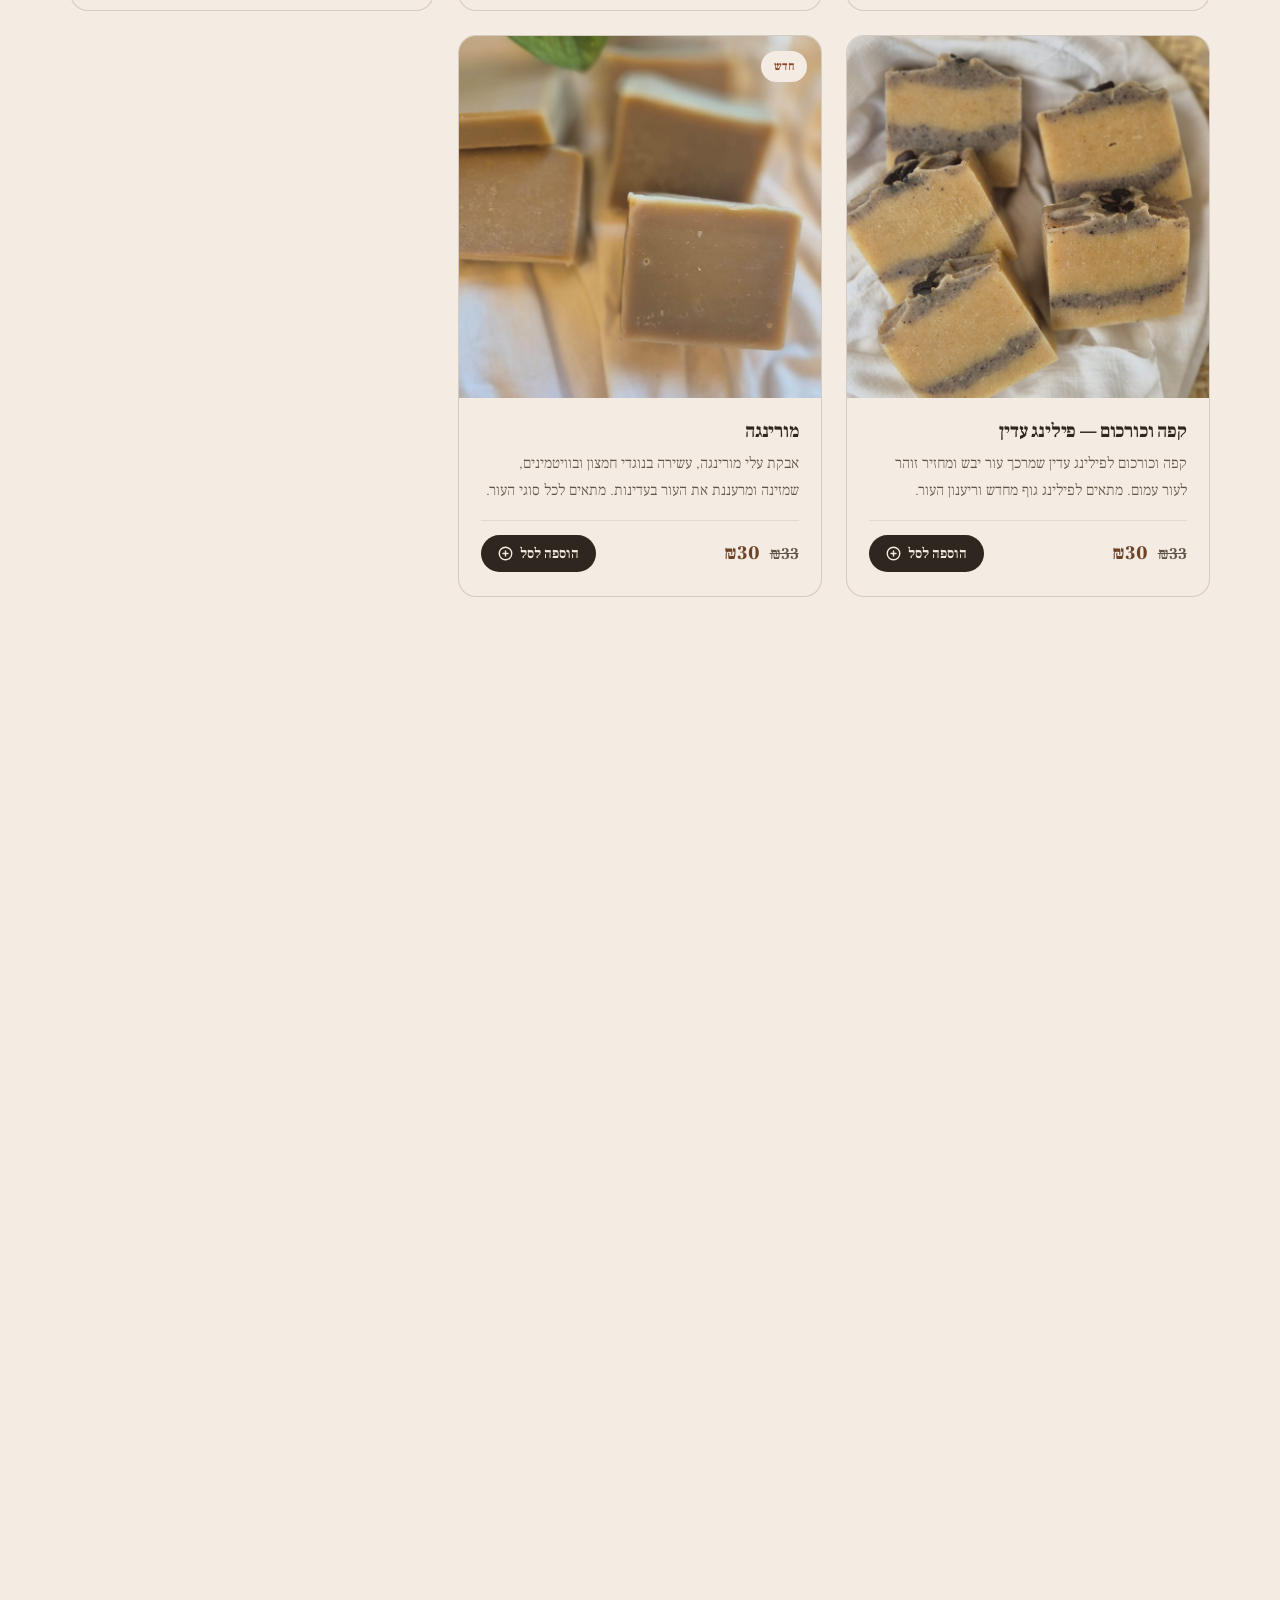
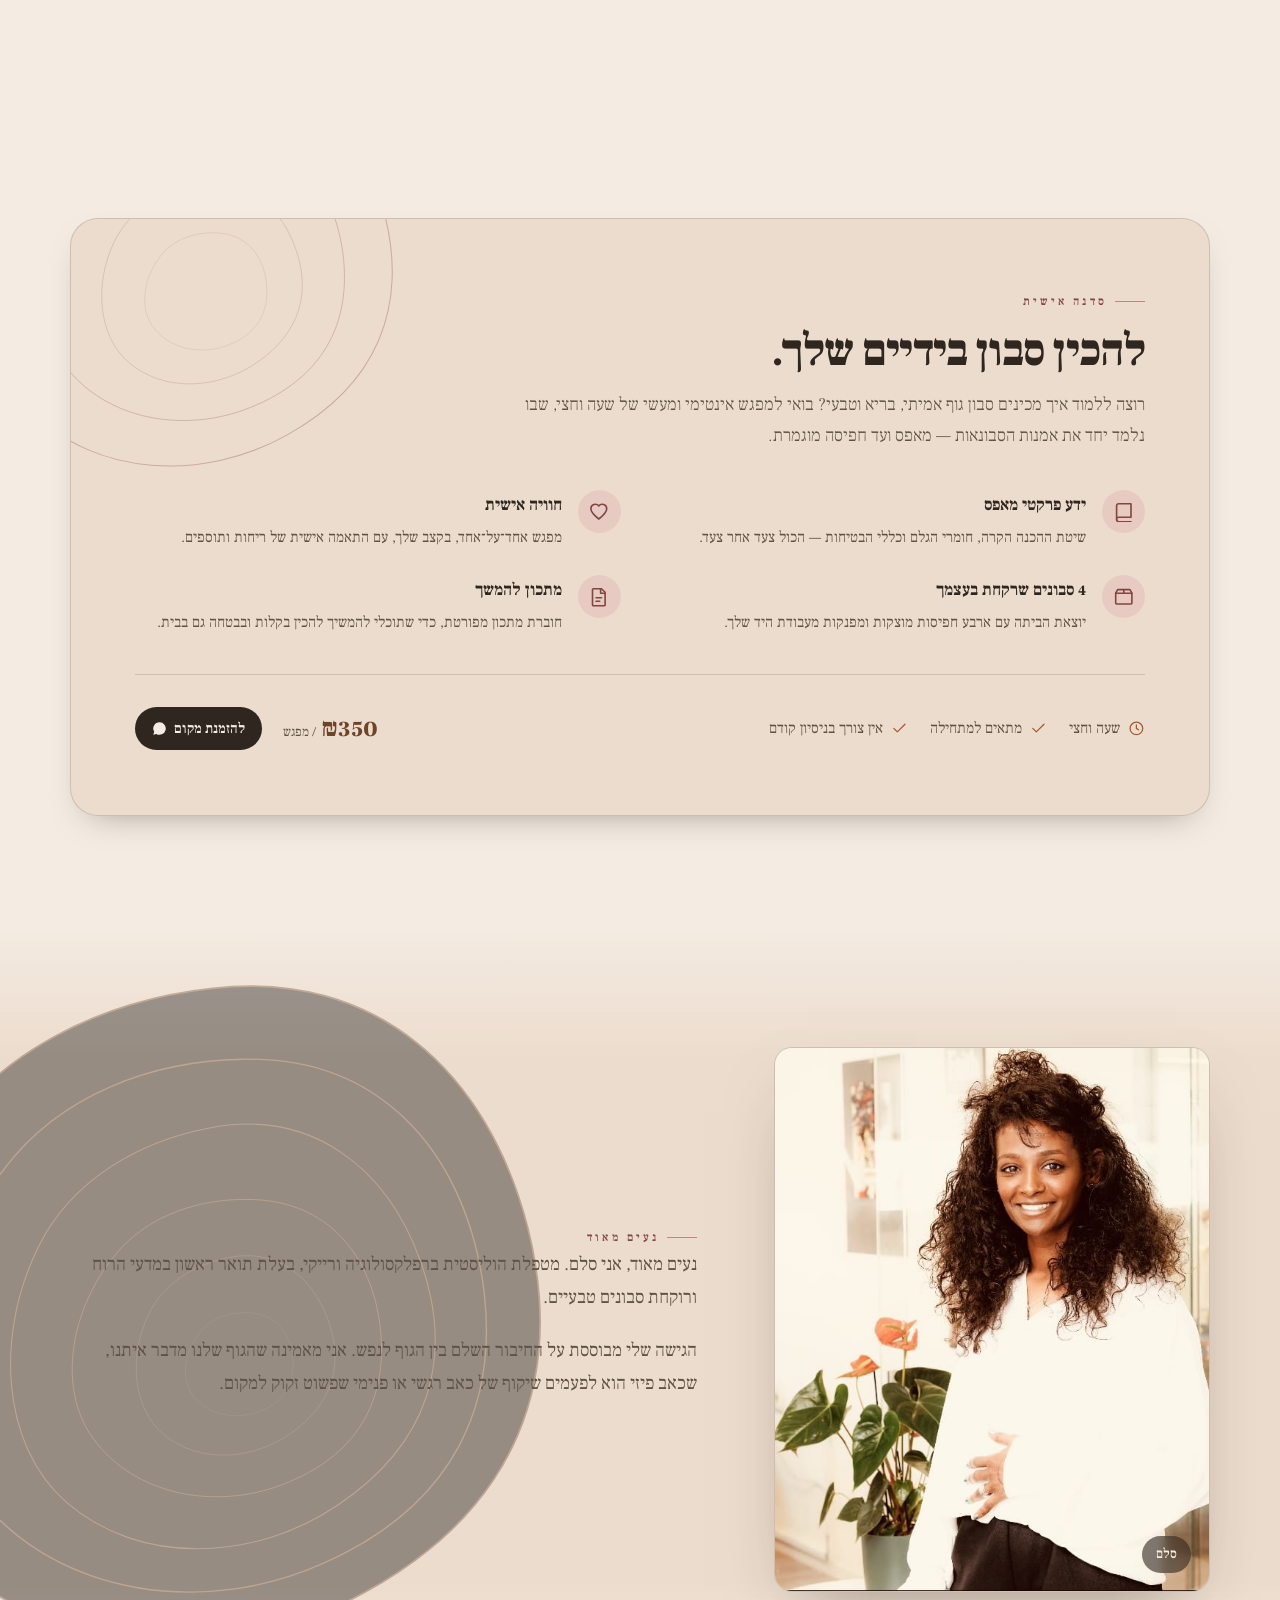
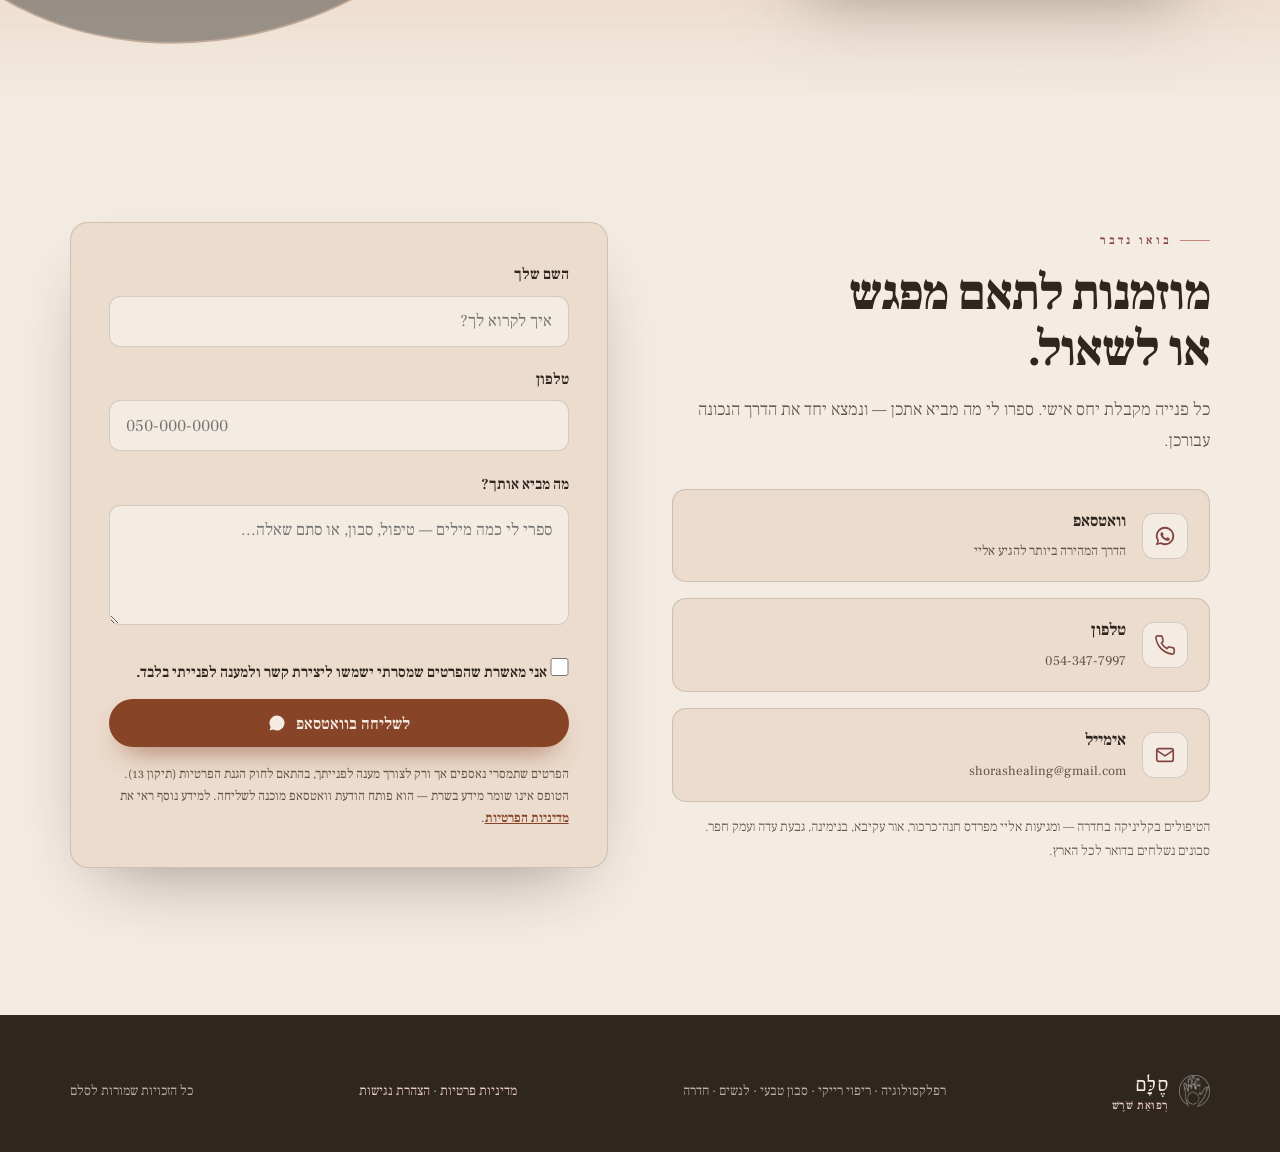
==== commit 437e22f8: "stock: add moringa soap; aloe + coffee-turmeric back in stock; cacao sold out Co-Authored-By: Claude" ====
--- a/index.html
+++ b/index.html
@@ -510,33 +510,41 @@
         </div>
       </article>
 
-      <!-- אזל מהמלאי — ראו הערת ההחזרה למכירה אצל קפה וכורכום למטה. -->
-      <article class="soap reveal out-of-stock" data-delay="1">
-        <div class="soap-img"><img src="images/soap-aloe-green-clay-lavender.jpeg" alt="סבון אלוורה, חימר ירוק ולבנדר" loading="lazy" /><span class="pill out">אזל מהמלאי</span></div>
+      <article class="soap reveal" data-delay="1">
+        <div class="soap-img"><img src="images/soap-aloe-green-clay-lavender.jpeg" alt="סבון אלוורה, חימר ירוק ולבנדר" loading="lazy" /></div>
         <div class="soap-body">
           <h3>אלוורה, חימר ירוק ולבנדר</h3>
           <p>אלוורה מרגיעה וחימר ירוק מאזן, עם ניחוח לבנדר שמלטף את החושים. מתאים לעור רגיל, מעורב או אדמומי שזקוק להרגעה.</p>
-          <div class="soap-foot"><div class="price"><s class="was">₪31</s> ₪28</div><span class="sold-out"><svg viewBox="0 0 24 24" fill="none" stroke="currentColor" stroke-width="2.2" stroke-linecap="round"><circle cx="12" cy="12" r="10"/><path d="M8 12h8"/></svg>אזל מהמלאי</span></div>
+          <div class="soap-foot"><div class="price"><s class="was">₪31</s> ₪28</div><button class="buy" data-id="aloe-green-clay-lavender" data-price="28" data-soap="אלוורה, חימר ירוק ולבנדר">הוספה לסל<svg width="15" height="15" viewBox="0 0 24 24" fill="none" stroke="currentColor" stroke-width="2.2" stroke-linecap="round"><circle cx="12" cy="12" r="10"/><path d="M12 8v8M8 12h8"/></svg></button></div>
         </div>
       </article>
 
-      <article class="soap reveal" data-delay="2">
-        <div class="soap-img"><img src="images/soap-cacao-oat-ylang.jpeg" alt="סבון קקאו, שיבולת שועל וילנג ילנג" loading="lazy" /></div>
+      <!-- אזל מהמלאי — להחזרה למכירה: להסיר class="out-of-stock", למחוק את ה‑pill ואת .sold-out,
+           ולהחזיר את כפתור ה‑buy (data-id="cacao-oat-ylang" data-price="30"). גם ב‑JSON-LD למטה: OutOfStock → InStock. -->
+      <article class="soap reveal out-of-stock" data-delay="2">
+        <div class="soap-img"><img src="images/soap-cacao-oat-ylang.jpeg" alt="סבון קקאו, שיבולת שועל וילנג ילנג" loading="lazy" /><span class="pill out">אזל מהמלאי</span></div>
         <div class="soap-body">
           <h3>קקאו, שיבולת שועל וילנג ילנג</h3>
           <p>קקאו מזין עם שיבולת שועל טחונה דק ושמן אתרי ילנג ילנג המרגיע. מתאים לעור יבש, רגיש או בוגר.</p>
-          <div class="soap-foot"><div class="price"><s class="was">₪33</s> ₪30</div><button class="buy" data-id="cacao-oat-ylang" data-price="30" data-soap="קקאו, שיבולת שועל וילנג ילנג">הוספה לסל<svg width="15" height="15" viewBox="0 0 24 24" fill="none" stroke="currentColor" stroke-width="2.2" stroke-linecap="round"><circle cx="12" cy="12" r="10"/><path d="M12 8v8M8 12h8"/></svg></button></div>
+          <div class="soap-foot"><div class="price"><s class="was">₪33</s> ₪30</div><span class="sold-out"><svg viewBox="0 0 24 24" fill="none" stroke="currentColor" stroke-width="2.2" stroke-linecap="round"><circle cx="12" cy="12" r="10"/><path d="M8 12h8"/></svg>אזל מהמלאי</span></div>
         </div>
       </article>
 
-      <!-- אזל מהמלאי — להחזרה למכירה: להסיר class="out-of-stock", למחוק את ה‑pill ואת .sold-out,
-           ולהחזיר את כפתור ה‑buy (data-id="coffee-turmeric" data-price="30"). גם ב‑JSON-LD למטה: OutOfStock → InStock. -->
-      <article class="soap reveal out-of-stock" data-delay="3">
-        <div class="soap-img"><img src="images/soap-coffee-turmeric.jpeg" alt="סבון קפה וכורכום לפילינג עדין" loading="lazy" /><span class="pill out">אזל מהמלאי</span></div>
+      <article class="soap reveal" data-delay="3">
+        <div class="soap-img"><img src="images/soap-coffee-turmeric.jpeg" alt="סבון קפה וכורכום לפילינג עדין" loading="lazy" /></div>
         <div class="soap-body">
           <h3>קפה וכורכום — פילינג עדין</h3>
           <p>קפה וכורכום לפילינג עדין שמרכך עור יבש ומחזיר זוהר לעור עמום. מתאים לפילינג גוף מחדש וריענון העור.</p>
-          <div class="soap-foot"><div class="price"><s class="was">₪33</s> ₪30</div><span class="sold-out"><svg viewBox="0 0 24 24" fill="none" stroke="currentColor" stroke-width="2.2" stroke-linecap="round"><circle cx="12" cy="12" r="10"/><path d="M8 12h8"/></svg>אזל מהמלאי</span></div>
+          <div class="soap-foot"><div class="price"><s class="was">₪33</s> ₪30</div><button class="buy" data-id="coffee-turmeric" data-price="30" data-soap="קפה וכורכום — פילינג עדין">הוספה לסל<svg width="15" height="15" viewBox="0 0 24 24" fill="none" stroke="currentColor" stroke-width="2.2" stroke-linecap="round"><circle cx="12" cy="12" r="10"/><path d="M12 8v8M8 12h8"/></svg></button></div>
+        </div>
+      </article>
+
+      <article class="soap reveal" data-delay="4">
+        <div class="soap-img"><img src="images/soap-moringa.jpeg" alt="סבון מורינגה" loading="lazy" /><span class="pill">חדש</span></div>
+        <div class="soap-body">
+          <h3>מורינגה</h3>
+          <p>אבקת עלי מורינגה, עשירה בנוגדי חמצון ובוויטמינים, שמזינה ומרעננת את העור בעדינות. מתאים לכל סוגי העור.</p>
+          <div class="soap-foot"><div class="price"><s class="was">₪33</s> ₪30</div><button class="buy" data-id="moringa" data-price="30" data-soap="מורינגה">הוספה לסל<svg width="15" height="15" viewBox="0 0 24 24" fill="none" stroke="currentColor" stroke-width="2.2" stroke-linecap="round"><circle cx="12" cy="12" r="10"/><path d="M12 8v8M8 12h8"/></svg></button></div>
         </div>
       </article>
     </div>
@@ -547,7 +555,7 @@
   <!-- SOAP OF THE MONTH -->
   <section id="month" class="wrap">
     <!-- ↓ להחלפה כל חודש: תמונה, שם, תיאור ומחיר של סבון החודש -->
-    <div class="month-card reveal out-of-stock">
+    <div class="month-card reveal">
       <svg class="rings" viewBox="0 0 400 400" aria-hidden="true">
         <use href="#treering" transform="translate(200 200) scale(1) translate(-200 -200)"/>
         <use href="#treering" transform="translate(5 6) rotate(7 200 200) translate(200 200) scale(.74) translate(-200 -200)"/>
@@ -564,9 +572,8 @@
         <p>בחירת החודש של סלם — סבון פילינג מעורר. גרגרי קפה שמנערים את העור לחיים, כורכום שמאיר, ופילינג עדין שמרכך עור יבש ומחזיר זוהר לעור עמום.</p>
         <div class="month-foot">
           <div class="price"><s class="was">₪33</s> ₪30 <small>/ חפיסה</small></div>
-          <span class="sold-out"><svg viewBox="0 0 24 24" fill="none" stroke="currentColor" stroke-width="2.2" stroke-linecap="round"><circle cx="12" cy="12" r="10"/><path d="M8 12h8"/></svg>אזל מהמלאי</span>
-        </div>
-        <p class="restock-note">המוצר אזל מהמלאי. <a href="#contact">כתבו לנו</a> ונעדכן אתכן ברגע שהוא חוזר.</p>
+          <button class="buy" data-id="coffee-turmeric" data-price="30" data-soap="הסבון של החודש — קפה וכורכום לפילינג עדין">הוספה לסל<svg width="15" height="15" viewBox="0 0 24 24" fill="none" stroke="currentColor" stroke-width="2.2" stroke-linecap="round"><circle cx="12" cy="12" r="10"/><path d="M12 8v8M8 12h8"/></svg></button>
+        </div>
       </div>
     </div>
   </section>
@@ -847,7 +854,7 @@
       "description": "אלוורה מרגיעה וחימר ירוק מאזן, עם ניחוח לבנדר שמלטף את החושים. מתאים לעור רגיל, מעורב או אדמומי שזקוק להרגעה.",
       "image": "https://yonatanmost-commits.github.io/selam-site/images/soap-aloe-green-clay-lavender.jpeg",
       "brand": { "@type": "Brand", "name": "סלם · רפואת שורש" },
-      "offers": { "@type": "Offer", "price": "28", "priceCurrency": "ILS", "availability": "https://schema.org/OutOfStock", "url": "https://yonatanmost-commits.github.io/selam-site/#shop" }
+      "offers": { "@type": "Offer", "price": "28", "priceCurrency": "ILS", "availability": "https://schema.org/InStock", "url": "https://yonatanmost-commits.github.io/selam-site/#shop" }
     },
     {
       "@type": "Product",
@@ -855,7 +862,7 @@
       "description": "קקאו מזין עם שיבולת שועל טחונה דק ושמן אתרי ילנג ילנג המרגיע. מתאים לעור יבש, רגיש או בוגר.",
       "image": "https://yonatanmost-commits.github.io/selam-site/images/soap-cacao-oat-ylang.jpeg",
       "brand": { "@type": "Brand", "name": "סלם · רפואת שורש" },
-      "offers": { "@type": "Offer", "price": "30", "priceCurrency": "ILS", "availability": "https://schema.org/InStock", "url": "https://yonatanmost-commits.github.io/selam-site/#shop" }
+      "offers": { "@type": "Offer", "price": "30", "priceCurrency": "ILS", "availability": "https://schema.org/OutOfStock", "url": "https://yonatanmost-commits.github.io/selam-site/#shop" }
     },
     {
       "@type": "Product",
@@ -863,7 +870,15 @@
       "description": "קפה וכורכום לפילינג עדין שמרכך עור יבש ומחזיר זוהר לעור עמום. מתאים לפילינג גוף מחדש וריענון העור.",
       "image": "https://yonatanmost-commits.github.io/selam-site/images/soap-coffee-turmeric.jpeg",
       "brand": { "@type": "Brand", "name": "סלם · רפואת שורש" },
-      "offers": { "@type": "Offer", "price": "30", "priceCurrency": "ILS", "availability": "https://schema.org/OutOfStock", "url": "https://yonatanmost-commits.github.io/selam-site/#shop" }
+      "offers": { "@type": "Offer", "price": "30", "priceCurrency": "ILS", "availability": "https://schema.org/InStock", "url": "https://yonatanmost-commits.github.io/selam-site/#shop" }
+    },
+    {
+      "@type": "Product",
+      "name": "מורינגה",
+      "description": "אבקת עלי מורינגה, עשירה בנוגדי חמצון ובוויטמינים, שמזינה ומרעננת את העור בעדינות. מתאים לכל סוגי העור.",
+      "image": "https://yonatanmost-commits.github.io/selam-site/images/soap-moringa.jpeg",
+      "brand": { "@type": "Brand", "name": "סלם · רפואת שורש" },
+      "offers": { "@type": "Offer", "price": "30", "priceCurrency": "ILS", "availability": "https://schema.org/InStock", "url": "https://yonatanmost-commits.github.io/selam-site/#shop" }
     }
   ]
 }
